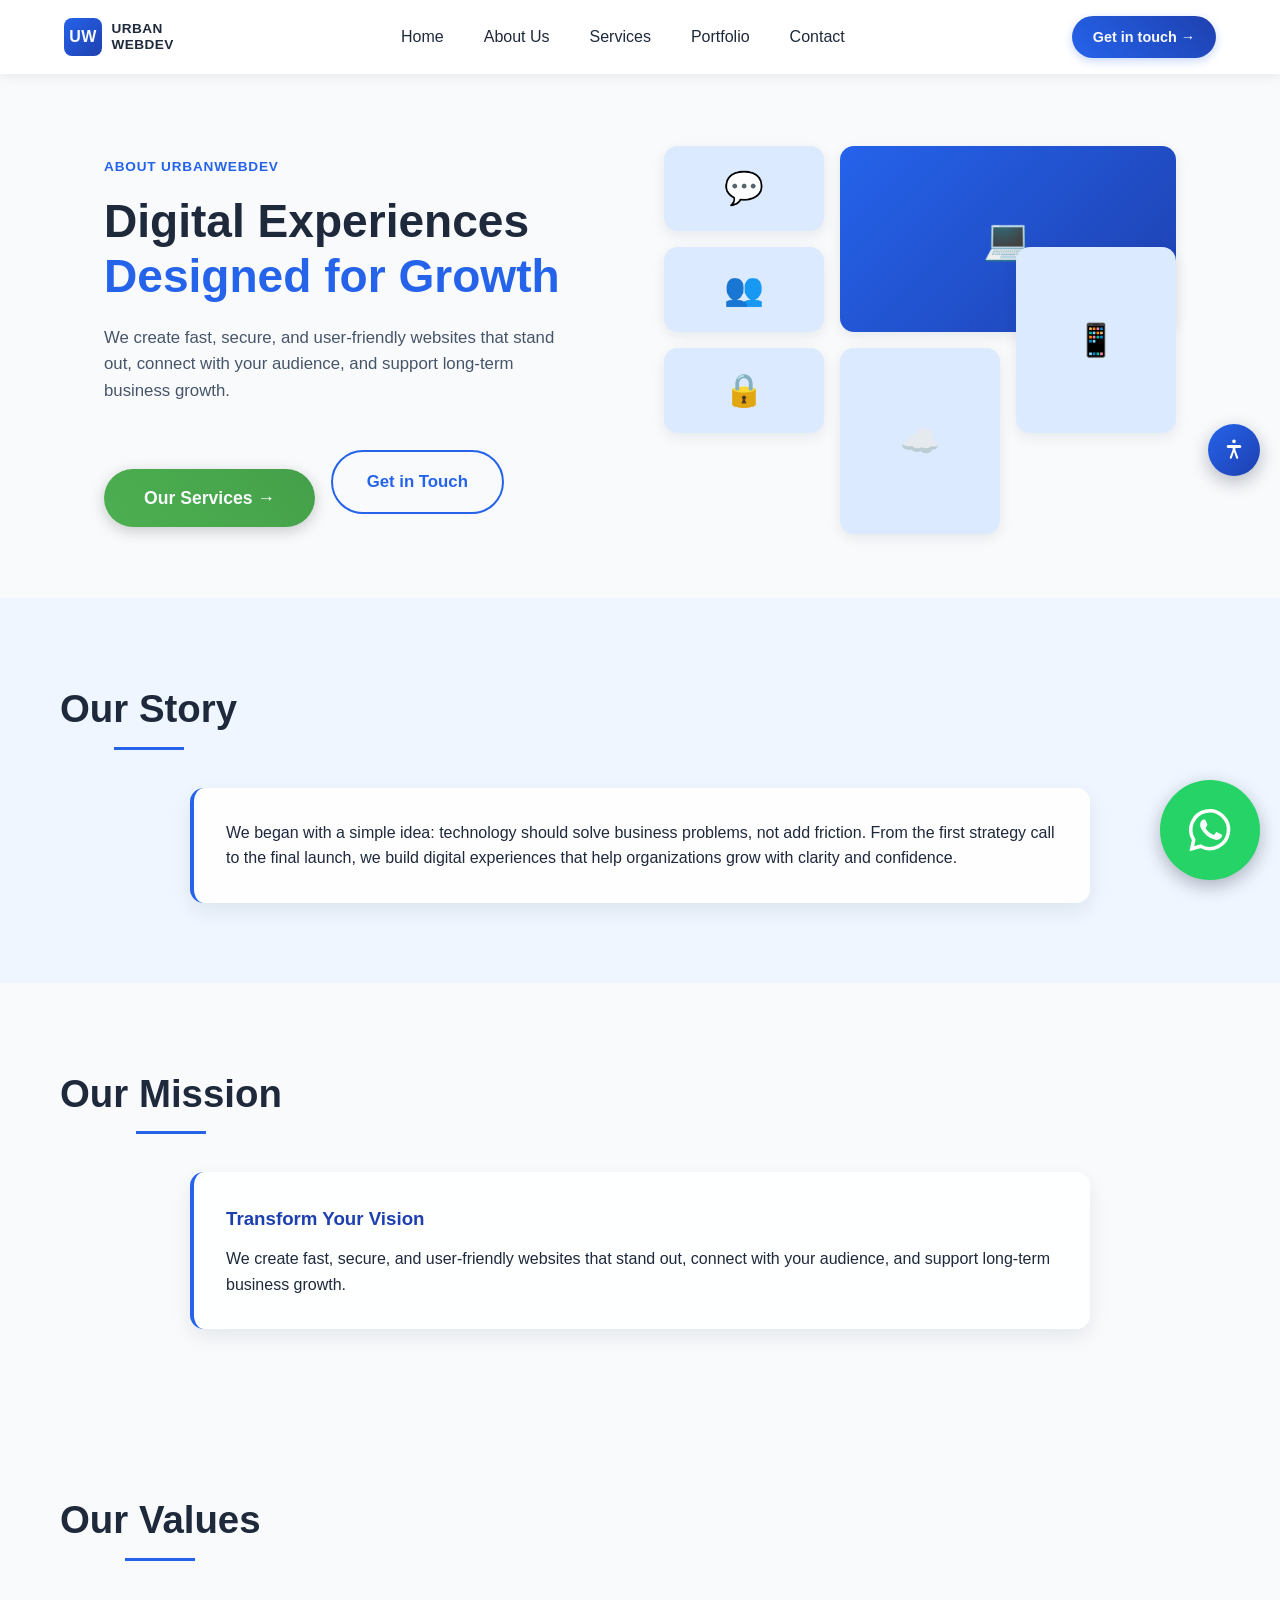
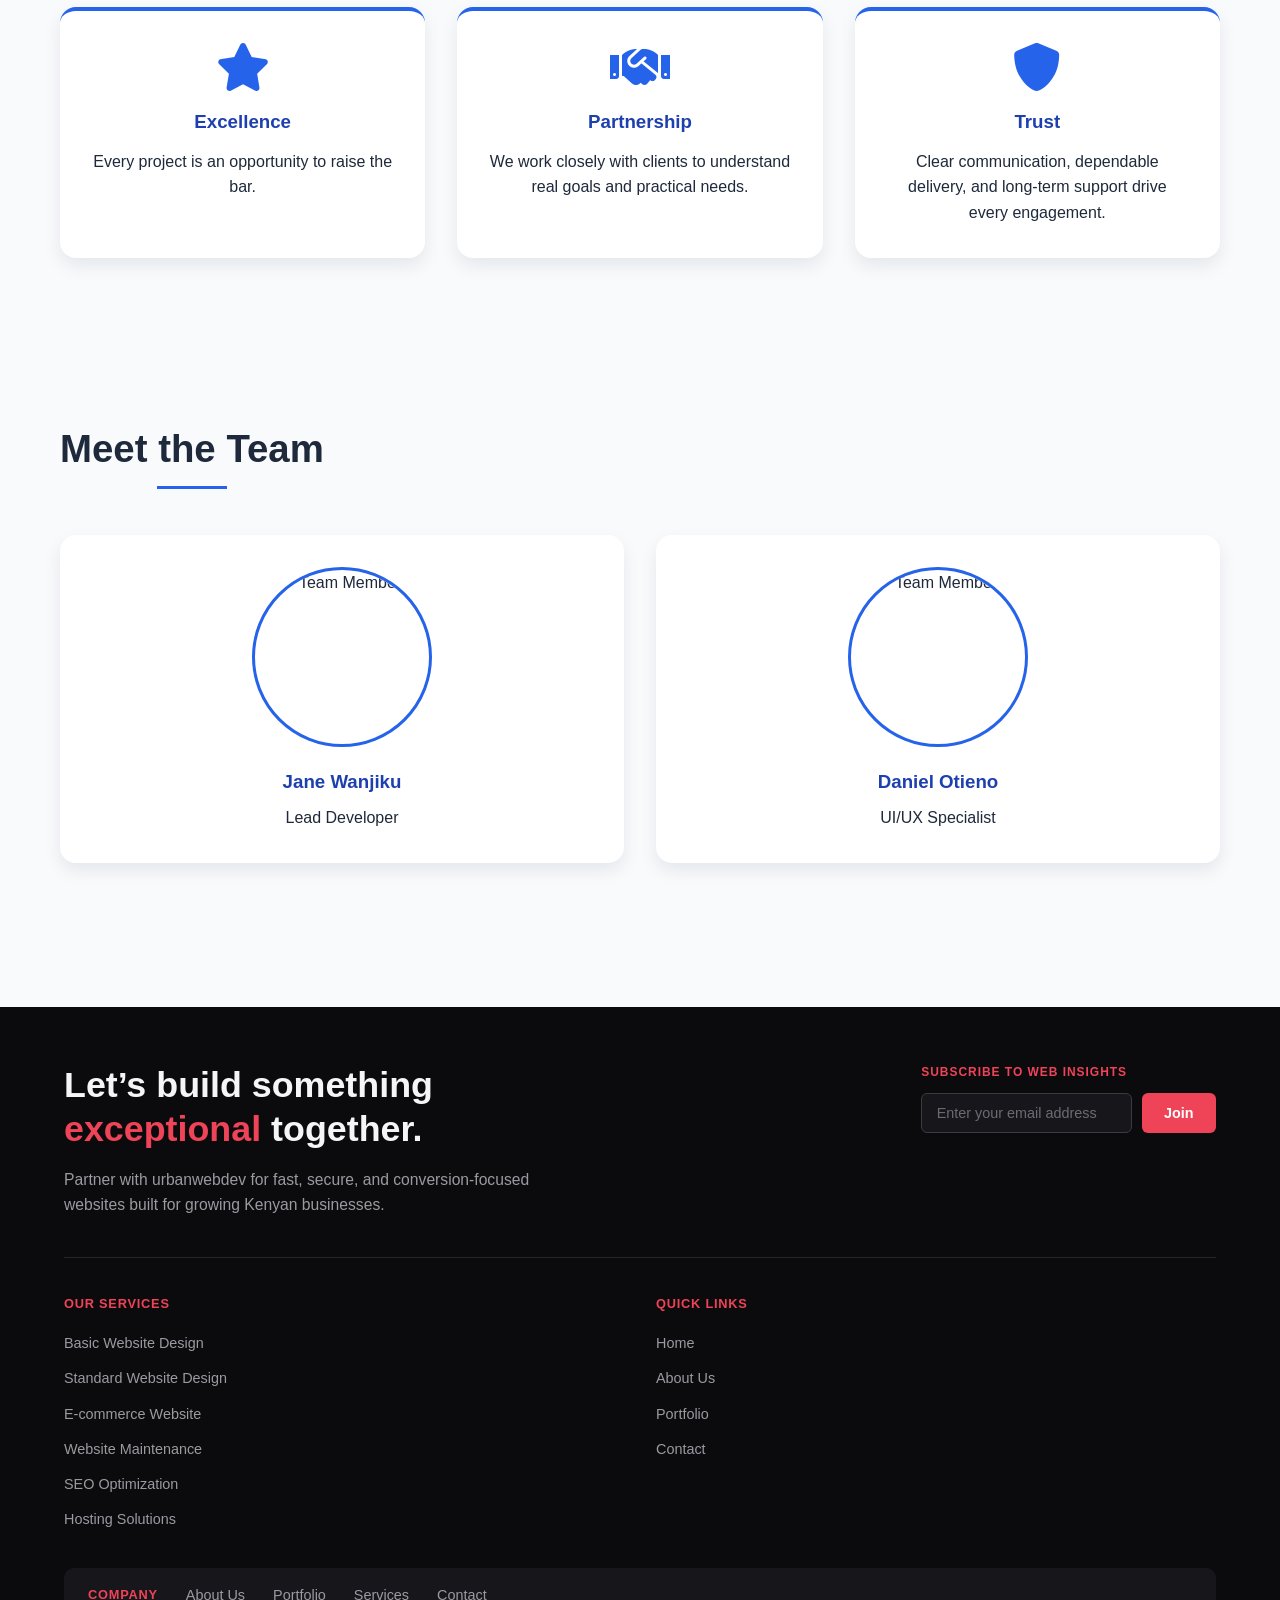
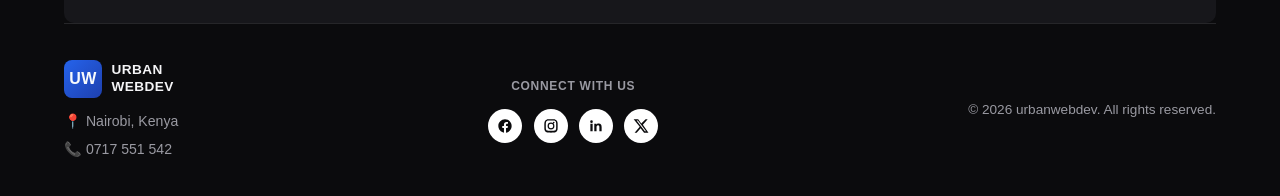
==== about/index.html @ 7603d4b6 "Added Floating Whatsapp Icon" ====
<!DOCTYPE html>
<html lang="en">
<head>
    <!-- Google Tag Manager -->
<script>(function(w,d,s,l,i){w[l]=w[l]||[];w[l].push({'gtm.start':
    new Date().getTime(),event:'gtm.js'});var f=d.getElementsByTagName(s)[0],
    j=d.createElement(s),dl=l!='dataLayer'?'&l='+l:'';j.async=true;j.src=
    'https://www.googletagmanager.com/gtm.js?id='+i+dl;f.parentNode.insertBefore(j,f);
    })(window,document,'script','dataLayer','GTM-MP3FTV48');</script>
    <!-- End Google Tag Manager -->
    <meta charset="UTF-8">
    <meta name="viewport" content="width=device-width, initial-scale=1.0">
    <title>About Us - urbanwebdev</title>
    <link rel="stylesheet" href="https://cdnjs.cloudflare.com/ajax/libs/font-awesome/6.0.0/css/all.min.css">
    <link rel="stylesheet" href="../assets/styles/styles.css">
    <link rel="stylesheet" href="../assets/styles/about.css">
</head>
<body>
    <!-- Google Tag Manager (noscript) -->
<noscript><iframe src="https://www.googletagmanager.com/ns.html?id=GTM-MP3FTV48"
    height="0" width="0" style="display:none;visibility:hidden"></iframe></noscript>
    <!-- End Google Tag Manager (noscript) -->
    <nav class="navbar">
        <div class="navbar-inner">
            <a href="../" class="brand">
                <span class="brand-mark">UW</span>
                <span class="brand-text">URBAN<br>WEBDEV</span>
            </a>

            <div class="nav-links" id="navLinks">
                <a href="../" data-i18n="nav.home">Home</a>
                <a href="./" data-i18n="nav.about">About Us</a>
                <a href="../services" data-i18n="nav.services">Services</a>
                <a href="../portfolio" data-i18n="nav.portfolio">Portfolio</a>
                <a href="../contact" data-i18n="nav.contact">Contact</a>
            </div>

            <div class="navbar-actions">
                <a href="../contact" class="nav-cta" data-i18n="nav.cta">Get in touch →</a>
                <button class="hamburger" id="hamburgerBtn" type="button" aria-label="Toggle navigation menu" aria-expanded="false" aria-controls="navLinks">
                    <span class="hamburger-bar"></span>
                    <span class="hamburger-bar"></span>
                    <span class="hamburger-bar"></span>
                </button>
            </div>
        </div>
    </nav>
    <header class="hero-split">
        <div class="hero-split-text">
            <span class="eyebrow" data-i18n="hero.about.eyebrow">About urbanwebdev</span>
            <h1 data-i18n-html="hero.about.headingHtml">Digital Experiences <span class="accent">Designed for Growth</span></h1>
            <p data-i18n="hero.about.text">We create fast, secure, and user-friendly websites that stand out, connect with your audience, and support long-term business growth.</p>
            <div class="hero-split-actions">
                <a href="../services" class="cta-button" data-i18n="hero.about.btn1">Our Services →</a>
                <a href="../contact" class="btn-outline" data-i18n="hero.about.btn2">Get in Touch</a>
            </div>
        </div>
        <div class="hero-split-visual">
            <div class="visual-grid">
                <div class="visual-card card-a"><span>💬</span></div>
                <div class="visual-card card-b"><span>💻</span></div>
                <div class="visual-card card-c"><span>👥</span></div>
                <div class="visual-card card-d"><span>🔒</span></div>
                <div class="visual-card card-e"><span>☁️</span></div>
                <div class="visual-card card-f"><span>📱</span></div>
            </div>
        </div>
    </header>

    <section class="content-section story-section">
        <div class="container">
            <h2 class="section-title animate">Our Story</h2>
            <p class="mission-card">We began with a simple idea: technology should solve business problems, not add friction. From the first strategy call to the final launch, we build digital experiences that help organizations grow with clarity and confidence.</p>
        </div>
    </section>

    <section class="content-section">
        <div class="container">
            <h2 class="section-title animate">Our Mission</h2>
            <div class="mission-card">
                <h3>Transform Your Vision</h3>
                <p>We create fast, secure, and user-friendly websites that stand out, connect with your audience, and support long-term business growth.</p>
            </div>
        </div>
    </section>

    <section class="content-section values-section">
        <div class="container">
            <h2 class="section-title animate">Our Values</h2>
            <div class="values-grid">
                <div class="value-card">
                    <i class="fas fa-star fa-3x"></i>
                    <h3>Excellence</h3>
                    <p>Every project is an opportunity to raise the bar.</p>
                </div>
                <div class="value-card">
                    <i class="fas fa-handshake fa-3x"></i>
                    <h3>Partnership</h3>
                    <p>We work closely with clients to understand real goals and practical needs.</p>
                </div>
                <div class="value-card">
                    <i class="fas fa-shield-alt fa-3x"></i>
                    <h3>Trust</h3>
                    <p>Clear communication, dependable delivery, and long-term support drive every engagement.</p>
                </div>
            </div>
        </div>
    </section>

    <section class="content-section team-section">
        <div class="container">
            <h2 class="section-title animate">Meet the Team</h2>
            <div class="team-grid">
                <div class="team-member">
                    <img src="https://via.placeholder.com/200" alt="Team Member">
                    <h3>Jane Wanjiku</h3>
                    <p>Lead Developer</p>
                </div>
                <div class="team-member">
                    <img src="https://via.placeholder.com/200" alt="Team Member">
                    <h3>Daniel Otieno</h3>
                    <p>UI/UX Specialist</p>
                </div>
            </div>
        </div>
    </section>

    <footer class="site-footer">
        <div class="footer-top">
            <div class="footer-cta">
                <h2 data-i18n-html="footer.ctaHeadingHtml">Let’s build something <span class="accent">exceptional</span> together.</h2>
                <p data-i18n="footer.ctaText">Partner with urbanwebdev for fast, secure, and conversion-focused websites built for growing Kenyan businesses.</p>
            </div>

            <form class="footer-subscribe" id="newsletterForm">
                <label for="newsletterEmail" data-i18n="footer.subscribeLabel">Subscribe to Web Insights</label>
                <div class="subscribe-row">
                    <input type="email" id="newsletterEmail" name="newsletterEmail" placeholder="Enter your email address" required>
                    <button type="submit" data-i18n="footer.subscribeBtn">Join</button>
                </div>
            </form>
        </div>

        <div class="footer-divider"></div>

        <div class="footer-columns">
            <div class="footer-col">
                <h4 data-i18n="footer.servicesHeading">Our Services</h4>
                <ul>
                    <li><a href="services/services.html#pricing" data-i18n="footer.svc.basic">Basic Website Design</a></li>
                    <li><a href="services/services.html#pricing" data-i18n="footer.svc.standard">Standard Website Design</a></li>
                    <li><a href="services/services.html#pricing" data-i18n="footer.svc.ecommerce">E-commerce Website</a></li>
                    <li><a href="services/services.html#additional-services" data-i18n="footer.svc.maintenance">Website Maintenance</a></li>
                    <li><a href="services/services.html#additional-services" data-i18n="footer.svc.seo">SEO Optimization</a></li>
                    <li><a href="services/services.html#additional-services" data-i18n="footer.svc.hosting">Hosting Solutions</a></li>
                </ul>
            </div>

            <div class="footer-col">
                <h4 data-i18n="footer.quickLinksHeading">Quick Links</h4>
                <ul>
                    <li><a href="../">Home</a></li>
                    <li><a href="./">About Us</a></li>
                    <li><a href="../portfolio">Portfolio</a></li>
                    <li><a href="../contact">Contact</a></li>
                </ul>
            </div>
        </div>

        <div class="footer-company-bar">
            <span class="footer-company-label" data-i18n="footer.companyLabel">Company</span>
            <a href="./">About Us</a>
            <a href="../portfolio">Portfolio</a>
            <a href="../services">Services</a>
            <a href="../contact/">Contact</a>
        </div>

        <div class="footer-divider"></div>

        <div class="footer-bottom-row">
            <div class="footer-identity">
                <a href="../" class="footer-logo">
                    <span class="brand-mark">UW</span>
                    <span class="brand-text">URBAN<br>WEBDEV</span>
                </a>
                <p>📍 Nairobi, Kenya</p>
                <p class="footer-phone">📞 0717 551 542</p>
            </div>

            <div class="footer-social">
                <span data-i18n="footer.connect">Connect with us</span>
                <div class="social-icons">
                    <a href="https://facebook.com/urbanwebdev" target="_blank" rel="noopener" aria-label="Facebook">
                        <svg viewBox="0 0 24 24" width="16" height="16" fill="currentColor" aria-hidden="true"><path d="M22 12.06C22 6.5 17.52 2 12 2S2 6.5 2 12.06C2 17.08 5.66 21.23 10.44 22v-7.03H7.9v-2.91h2.54V9.85c0-2.5 1.49-3.89 3.77-3.89 1.09 0 2.24.2 2.24.2v2.46h-1.26c-1.24 0-1.63.77-1.63 1.56v1.88h2.78l-.44 2.91h-2.34V22C18.34 21.23 22 17.08 22 12.06z"/></svg>
                    </a>
                    <a href="https://instagram.com/urbanwebdev" target="_blank" rel="noopener" aria-label="Instagram">
                        <svg viewBox="0 0 24 24" width="16" height="16" fill="currentColor" aria-hidden="true"><path d="M12 2c2.72 0 3.06.01 4.12.06 1.06.05 1.79.22 2.43.46.66.26 1.22.6 1.77 1.15.55.55.89 1.11 1.15 1.77.24.64.41 1.37.46 2.43.05 1.06.06 1.4.06 4.13s-.01 3.06-.06 4.12c-.05 1.06-.22 1.79-.46 2.43a4.9 4.9 0 0 1-1.15 1.77 4.9 4.9 0 0 1-1.77 1.15c-.64.24-1.37.41-2.43.46-1.06.05-1.4.06-4.12.06s-3.06-.01-4.13-.06c-1.06-.05-1.79-.22-2.43-.46a4.9 4.9 0 0 1-1.77-1.15 4.9 4.9 0 0 1-1.15-1.77c-.24-.64-.41-1.37-.46-2.43C2.01 15.06 2 14.72 2 12s.01-3.06.06-4.13c.05-1.06.22-1.79.46-2.43.26-.66.6-1.22 1.15-1.77A4.9 4.9 0 0 1 5.44 2.52c.64-.24 1.37-.41 2.43-.46C8.94 2.01 9.28 2 12 2zm0 1.8c-2.67 0-2.99.01-4.04.06-.87.04-1.34.18-1.65.3-.42.16-.71.36-1.02.67-.31.31-.5.6-.67 1.02-.12.31-.26.78-.3 1.65-.05 1.05-.06 1.37-.06 4.04s.01 2.99.06 4.04c.04.87.18 1.34.3 1.65.16.42.36.71.67 1.02.31.31.6.5 1.02.67.31.12.78.26 1.65.3 1.05.05 1.37.06 4.04.06s2.99-.01 4.04-.06c.87-.04 1.34-.18 1.65-.3.42-.16.71-.36 1.02-.67.31-.31.5-.6.67-1.02.12-.31.26-.78.3-1.65.05-1.05.06-1.37.06-4.04s-.01-2.99-.06-4.04c-.04-.87-.18-1.34-.3-1.65a2.73 2.73 0 0 0-.67-1.02 2.73 2.73 0 0 0-1.02-.67c-.31-.12-.78-.26-1.65-.3-1.05-.05-1.37-.06-4.04-.06zm0 3.07a5.13 5.13 0 1 1 0 10.26 5.13 5.13 0 0 1 0-10.26zm0 1.8a3.33 3.33 0 1 0 0 6.66 3.33 3.33 0 0 0 0-6.66zm5.34-1.99a1.2 1.2 0 1 1-2.4 0 1.2 1.2 0 0 1 2.4 0z"/></svg>
                    </a>
                    <a href="https://linkedin.com/company/urbanwebdev" target="_blank" rel="noopener" aria-label="LinkedIn">
                        <svg viewBox="0 0 24 24" width="16" height="16" fill="currentColor" aria-hidden="true"><path d="M6.94 8.5H3.56V20h3.38V8.5zM5.25 3.56A1.96 1.96 0 1 0 5.28 7.5a1.96 1.96 0 0 0-.03-3.94zM20.44 20h-3.37v-5.95c0-1.42-.03-3.25-1.98-3.25-1.98 0-2.29 1.55-2.29 3.15V20H9.44V8.5h3.24v1.57h.05c.45-.85 1.56-1.75 3.2-1.75 3.42 0 4.51 2.25 4.51 5.18V20z"/></svg>
                    </a>
                    <a href="https://x.com/urbanwebdev" target="_blank" rel="noopener" aria-label="X (Twitter)">
                        <svg viewBox="0 0 24 24" width="16" height="16" fill="currentColor" aria-hidden="true"><path d="M18.9 2H22l-7.2 8.24L23.2 22h-6.6l-5.17-6.77L5.5 22H2.4l7.7-8.82L1 2h6.76l4.67 6.2L18.9 2zm-1.15 18h1.83L7.35 3.9H5.4L17.75 20z"/></svg>
                    </a>
                </div>
            </div>

            <div class="footer-legal">
                <p data-i18n="footer.legal">© 2026 urbanwebdev. All rights reserved.</p>
            </div>
        </div>
    </footer>

    <script src="../assets/js/script.js"></script>
    <div class="a11y-widget" id="a11yWidget">
        <button type="button" class="a11y-toggle" id="a11yToggle" aria-label="Accessibility options" aria-expanded="false" aria-controls="a11yPanel">
            <svg viewBox="0 0 24 24" width="22" height="22" fill="currentColor" aria-hidden="true"><path d="M12 4.5a2 2 0 1 1 0-4 2 2 0 0 1 0 4zM4 8.2c0-.9.72-1.7 1.63-1.7H18.4c.9 0 1.63.8 1.63 1.7 0 .93-.73 1.7-1.63 1.7h-4.87v2.1l3.02 8.14a1.15 1.15 0 0 1-2.15.8L12 13.9l-2.4 6.94a1.15 1.15 0 0 1-2.16-.8l3.03-8.14v-2.1H5.63C4.72 9.9 4 9.13 4 8.2z"/></svg>
        </button>

        <div class="a11y-panel" id="a11yPanel" hidden>
            <div class="a11y-section">
                <span class="a11y-label">Text Size</span>
                <div class="a11y-btn-row">
                    <button type="button" data-a11y-fontstep="-1" aria-label="Decrease text size">A-</button>
                    <button type="button" data-a11y-fontreset aria-label="Reset text size">A</button>
                    <button type="button" data-a11y-fontstep="1" aria-label="Increase text size">A+</button>
                </div>
            </div>

            <div class="a11y-section">
                <span class="a11y-label">Theme</span>
                <div class="a11y-btn-row">
                    <button type="button" data-a11y-theme="light" aria-label="Light theme">Light</button>
                    <button type="button" data-a11y-theme="dark" aria-label="Dark theme">Dark</button>
                </div>
            </div>

            <div class="a11y-section">
                <label class="a11y-label" for="a11yLanguage">Language</label>
                <select id="a11yLanguage">
                    <option value="en">English</option>
                    <option value="sw">Kiswahili</option>
                    <option value="fr">Français</option>
                    <option value="de">Deutsch</option>
                    <option value="ar">العربية</option>
                    <option value="zh">中文</option>
                </select>
            </div>
        </div>
    </div>

    <script src="../assets/js/accessibility.js"></script>
    <div class="wa-widget">
        <button type="button" class="wa-toggle" id="waToggle" aria-haspopup="dialog" aria-controls="waModalOverlay" aria-label="Message us on WhatsApp">
            <img src="../assets/icons/whatsapp.svg" alt="" width="32" height="32">
        </button>
    </div>

    <div class="wa-modal-overlay" id="waModalOverlay" hidden>
        <div class="wa-modal" role="dialog" aria-modal="true" aria-labelledby="waModalTitle">
            <button type="button" class="wa-modal-close" id="waModalClose" aria-label="Close">&times;</button>
            <div class="wa-modal-header">
                <img src="../assets/icons/whatsapp.svg" alt="" width="28" height="28">
                <h3 id="waModalTitle">Chat with us on WhatsApp</h3>
            </div>
            <p class="wa-modal-subtext">Type your message below and we’ll open WhatsApp with it ready to send.</p>
            <form id="waMessageForm">
                <textarea id="waMessageInput" name="waMessage" placeholder="Hi urbanwebdev, I’d like to ask about..." required></textarea>
                <button type="submit" class="wa-modal-send">Send Message</button>
            </form>
        </div>
    </div>

    <script src="../assets/js/whatsapp-widget.js"></script>
</body>
</html>
---- assets/styles/styles.css ----
:root {
    --primary-blue: #2563eb;
    --dark-blue: #1e40af;
    --light-blue: #dbeafe;
    --text-dark: #1e293b;
    --text-light: #f8fafc;
    --background: #f8fafc;
    --card-bg: #ffffff;
}

* {
    margin: 0;
    padding: 0;
    box-sizing: border-box;
    font-family: 'Segoe UI', sans-serif;
}

html {
    scroll-behavior: smooth;
}

body {
    line-height: 1.6;
    color: var(--text-dark);
    background: var(--background);
}

img {
    max-width: 100%;
    display: block;
}

/* Navigation */
.navbar {
    position: sticky;
    top: 0;
    z-index: 1000;
    background: rgba(255, 255, 255, 0.96);
    backdrop-filter: blur(8px);
    box-shadow: 0 2px 12px rgba(15, 23, 42, 0.08);
    padding: 1rem 5%;
    animation: slideIn 0.5s ease-out;
}

.navbar-inner {
    display: flex;
    align-items: center;
    justify-content: space-between;
    gap: 1.5rem;
    max-width: 1200px;
    margin: 0 auto;
}

.brand {
    display: flex;
    align-items: center;
    gap: 0.6rem;
    text-decoration: none;
    flex-shrink: 0;
}

.brand-mark {
    display: flex;
    align-items: center;
    justify-content: center;
    width: 38px;
    height: 38px;
    border-radius: 8px;
    background: linear-gradient(135deg, var(--primary-blue), var(--dark-blue));
    color: var(--text-light);
    font-weight: 800;
    font-size: 1rem;
    letter-spacing: 0.02em;
}

.brand-text {
    font-weight: 800;
    font-size: 0.85rem;
    line-height: 1.2;
    color: var(--text-dark);
    letter-spacing: 0.03em;
}

.nav-links {
    display: flex;
    align-items: center;
    gap: 0.5rem;
    flex-wrap: wrap;
}

.nav-links a {
    color: var(--text-dark);
    text-decoration: none;
    padding: 0.5rem 1rem;
    border-radius: 5px;
    font-weight: 500;
    transition: background-color 0.3s ease, transform 0.3s ease, color 0.3s ease;
}

.nav-links a:hover {
    color: var(--primary-blue);
    background-color: #dfeaff;
    transform: translateY(-2px);
}

.navbar-actions {
    display: flex;
    align-items: center;
    gap: 1rem;
    flex-shrink: 0;
}

.nav-cta {
    display: inline-flex;
    align-items: center;
    gap: 0.4rem;
    padding: 0.6rem 1.3rem;
    border-radius: 50px;
    background: linear-gradient(45deg, var(--primary-blue), var(--dark-blue));
    color: var(--text-light);
    text-decoration: none;
    font-weight: 600;
    font-size: 0.9rem;
    white-space: nowrap;
    box-shadow: 0 3px 10px rgba(37, 99, 235, 0.25);
    transition: transform 0.2s ease, box-shadow 0.2s ease;
}

.nav-cta:hover {
    transform: translateY(-2px);
    box-shadow: 0 6px 16px rgba(37, 99, 235, 0.35);
}

@keyframes slideIn {
    from {
        transform: translateY(-100%);
    }
    to {
        transform: translateY(0);
    }
}

/* Hero Section */
.hero {
    background: linear-gradient(135deg, var(--primary-blue), var(--dark-blue));
    color: white;
    padding: 150px 20px 100px;
    text-align: center;
    animation: fadeIn 1s ease-in;
}

.hero h1 {
    font-size: clamp(2.2rem, 4vw, 4rem);
    margin-bottom: 1rem;
}

.hero p {
    max-width: 900px;
    margin: 0 auto 1.5rem;
    font-size: 1.1rem;
}

@keyframes fadeIn {
    from { opacity: 0; transform: translateY(20px); }
    to { opacity: 1; transform: translateY(0); }
}

/* Hero split layout (text + 2 actions left, visual right) — shared across all pages */
.hero-split {
    max-width: 1200px;
    margin: 0 auto;
    padding: 4.5rem 5% 4rem;
    display: grid;
    grid-template-columns: 1fr 1fr;
    gap: 3rem;
    align-items: center;
    background: var(--background);
}

.hero-split-text .eyebrow {
    display: inline-block;
    text-transform: uppercase;
    letter-spacing: 0.06em;
    font-size: 0.85rem;
    font-weight: 700;
    color: var(--primary-blue);
    margin-bottom: 1rem;
}

.hero-split-text h1 {
    font-size: clamp(2.1rem, 3.6vw, 3rem);
    line-height: 1.2;
    margin-bottom: 1.25rem;
    color: var(--text-dark);
}

.hero-split-text h1 .accent {
    color: var(--primary-blue);
}

.hero-split-text > p {
    color: #475569;
    font-size: 1.05rem;
    max-width: 480px;
    margin-bottom: 2rem;
}

.hero-split-actions {
    display: flex;
    align-items: center;
    gap: 1rem;
    flex-wrap: wrap;
}

.btn-outline {
    display: inline-flex;
    align-items: center;
    gap: 0.4rem;
    padding: 1em 2em;
    font-size: 1.05rem;
    font-weight: 600;
    border-radius: 50px;
    border: 2px solid var(--primary-blue);
    color: var(--primary-blue);
    text-decoration: none;
    background: transparent;
    transition: background-color 0.3s ease, color 0.3s ease, transform 0.3s ease;
}

.btn-outline:hover {
    background: var(--primary-blue);
    color: var(--text-light);
    transform: translateY(-2px);
}

.hero-split-visual {
    width: 100%;
}

.visual-grid {
    display: grid;
    grid-template-columns: repeat(3, 1fr);
    grid-auto-rows: 85px;
    gap: 1rem;
}

.visual-card {
    display: flex;
    align-items: center;
    justify-content: center;
    font-size: 2rem;
    border-radius: 14px;
    background: var(--light-blue);
    box-shadow: 0 4px 14px rgba(15, 23, 42, 0.08);
}

.visual-card.card-a { grid-column: 1 / 2; grid-row: 1 / 2; }

.visual-card.card-b {
    grid-column: 2 / 4;
    grid-row: 1 / 3;
    background: linear-gradient(135deg, var(--primary-blue), var(--dark-blue));
    font-size: 2.5rem;
}

.visual-card.card-c { grid-column: 1 / 2; grid-row: 2 / 3; }
.visual-card.card-d { grid-column: 1 / 2; grid-row: 3 / 4; }
.visual-card.card-e { grid-column: 2 / 3; grid-row: 3 / 5; }
.visual-card.card-f { grid-column: 3 / 4; grid-row: 2 / 4; }

/* CTA buttons */
.cta-button {
    display: inline-block;
    padding: 1em 2em;
    font-size: 1.1rem;
    color: white;
    text-decoration: none;
    border-radius: 50px;
    background: linear-gradient(45deg, #4CAF50, #45a049);
    box-shadow: 0 4px 15px rgba(0,0,0,0.2);
    position: relative;
    overflow: hidden;
    transition: all 0.3s ease;
    animation: buttonEntrance 0.8s ease-out;
}

.cta-button:hover {
    transform: translateY(-3px);
    box-shadow: 0 6px 20px rgba(0,0,0,0.3);
    background: linear-gradient(45deg, #45a049, #4CAF50);
}

@keyframes pulse {
    0% { transform: scale(1); }
    50% { transform: scale(1.05); }
    100% { transform: scale(1); }
}

.cta-button:hover {
    animation: pulse 1.5s infinite;
}

.cta-button::after {
    content: '';
    position: absolute;
    top: 50%;
    left: 50%;
    width: 300px;
    height: 300px;
    background: rgba(255,255,255,0.2);
    border-radius: 50%;
    transform: translate(-50%, -50%) scale(0);
    transition: transform 0.5s, opacity 0.5s;
    opacity: 0;
}

.cta-button:active::after {
    transform: translate(-50%, -50%) scale(1);
    opacity: 1;
    transition: 0s;
}

@keyframes buttonEntrance {
    from {
        opacity: 0;
        transform: translateY(20px);
    }
    to {
        opacity: 1;
        transform: translateY(0);
    }
}

/* Common Sections */
.section {
    padding: 5rem 5%;
    max-width: 1200px;
    margin: 0 auto;
}

.benefits-section {
    padding: 5rem 2rem;
    background: #f8fafc;
}

.benefits-container {
    max-width: 1200px;
    margin: 0 auto;
}

.benefits-container h2 {
    text-align: center;
    font-size: 2.5rem;
    color: #1e293b;
    margin-bottom: 1rem;
}

.subheading {
    text-align: center;
    color: #64748b;
    margin-bottom: 3rem;
    font-size: 1.1rem;
}

.benefits-grid {
    display: grid;
    grid-template-columns: repeat(auto-fit, minmax(240px, 1fr));
    gap: 2rem;
    padding: 0 1rem;
}

.benefit-card {
    background: white;
    padding: 2rem;
    border-radius: 10px;
    box-shadow: 0 4px 6px rgba(15, 23, 42, 0.08);
    transition: transform 0.3s ease, box-shadow 0.3s ease;
    border-top: 4px solid var(--primary-blue);
}

.benefit-card:hover {
    transform: translateY(-5px);
    box-shadow: 0 6px 12px rgba(15, 23, 42, 0.12);
}

.benefit-icon {
    font-size: 2.5rem;
    margin-bottom: 1rem;
}

.benefit-card h3 {
    color: var(--dark-blue);
    margin-bottom: 1rem;
    font-size: 1.3rem;
}

.benefit-card p {
    color: #475569;
    line-height: 1.6;
    font-size: 0.95rem;
}

.process-section {
    margin: 4rem 0;
    padding: 0 5%;
    max-width: 1200px;
    margin-inline: auto;
}

.process-steps {
    display: grid;
    grid-template-columns: repeat(3, 1fr);
    gap: 2rem;
    margin: 2rem 0;
}

.process-step {
    background: white;
    padding: 2rem;
    border-radius: 10px;
    text-align: center;
    box-shadow: 0 4px 6px rgba(15, 23, 42, 0.08);
}

.step-number {
    width: 40px;
    height: 40px;
    background: var(--primary-blue);
    color: white;
    border-radius: 50%;
    display: flex;
    align-items: center;
    justify-content: center;
    margin: 0 auto 1rem;
    font-weight: 700;
}

.cta-section {
    max-width: 1200px;
    margin: 4rem auto;
    text-align: center;
    padding: 4rem 2rem;
    background: linear-gradient(135deg, var(--primary-blue), var(--dark-blue));
    color: white;
    border-radius: 10px;
}

.cta-buttons {
    margin-top: 2rem;
    display: flex;
    gap: 1rem;
    justify-content: center;
    flex-wrap: wrap;
}

/* Shareable utility classes */
.animate {
    opacity: 1;
    transform: translateY(0);
}

/* Contact / form */
.contact-form,
.google-form-container {
    max-width: 900px;
    margin: 2rem auto;
}

.google-form-container iframe {
    width: 100%;
    max-width: 640px;
    min-height: 553px;
    border: 0;
    margin: 0 auto;
    display: block;
}
/* Contact split module */
.contact-split {
    max-width: 1200px;
    margin: 3rem auto;
    padding: 0 5%;
    display: grid;
    grid-template-columns: 1fr 1.15fr;
    border-radius: 16px;
    overflow: hidden;
    box-shadow: 0 10px 40px rgba(15, 23, 42, 0.15);
}

.contact-visual {
    position: relative;
    padding: 3rem 2.5rem;
    color: var(--text-light);
    background:
        radial-gradient(circle at 20% 20%, rgba(255, 255, 255, 0.18), transparent 45%),
        radial-gradient(circle at 80% 70%, rgba(255, 255, 255, 0.12), transparent 50%),
        linear-gradient(135deg, var(--dark-blue), var(--primary-blue));
    display: flex;
    flex-direction: column;
    justify-content: center;
    min-height: 460px;
}

.contact-visual .eyebrow {
    text-transform: uppercase;
    letter-spacing: 0.08em;
    font-size: 0.85rem;
    font-weight: 600;
    opacity: 0.85;
    margin-bottom: 1rem;
}

.contact-visual h2 {
    font-size: clamp(1.7rem, 3vw, 2.4rem);
    margin-bottom: 1rem;
    line-height: 1.25;
}

.contact-visual p {
    color: var(--light-blue);
    max-width: 420px;
}

.contact-card {
    background: var(--card-bg);
    padding: 3rem 2.5rem;
}

.contact-card h2 {
    font-size: 1.6rem;
    margin-bottom: 1.5rem;
    color: var(--text-dark);
}

.contact-form-grid .form-row {
    display: grid;
    grid-template-columns: 1fr 1fr;
    gap: 1.25rem;
    margin-bottom: 1.25rem;
}

.contact-form-grid .form-group {
    display: flex;
    flex-direction: column;
    gap: 0.4rem;
}

.contact-form-grid label,
.contact-form-grid legend {
    font-size: 0.85rem;
    font-weight: 600;
    color: var(--dark-blue);
}

.contact-form-grid input,
.contact-form-grid select {
    padding: 0.7rem 0.9rem;
    border: 1px solid #cbd5e1;
    border-radius: 8px;
    font-size: 0.95rem;
    color: var(--text-dark);
    background: var(--card-bg);
    font-family: inherit;
}

.contact-form-grid input:focus,
.contact-form-grid select:focus {
    outline: none;
    border-color: var(--primary-blue);
    box-shadow: 0 0 0 3px var(--light-blue);
}

.starting-point {
    border: none;
    padding: 0;
    margin: 0 0 1.25rem;
}

.starting-point legend {
    padding: 0;
    margin-bottom: 0.6rem;
}

.radio-option {
    display: flex;
    align-items: center;
    gap: 0.7rem;
    border: 1px solid #cbd5e1;
    border-radius: 8px;
    padding: 0.8rem 1rem;
    margin-bottom: 0.75rem;
    cursor: pointer;
    transition: border-color 0.2s ease, background-color 0.2s ease;
    font-size: 0.92rem;
    font-weight: 400;
    color: var(--text-dark);
}

.radio-option:hover {
    border-color: var(--primary-blue);
}

.radio-option input[type="radio"] {
    accent-color: var(--primary-blue);
    width: 16px;
    height: 16px;
    flex-shrink: 0;
}

.submit-btn {
    background: linear-gradient(45deg, var(--primary-blue), var(--dark-blue));
    margin-top: 0.5rem;
}

.submit-btn:hover {
    background: linear-gradient(45deg, var(--dark-blue), var(--primary-blue));
}


/* Hamburger menu (mobile navigation toggle) */
.hamburger {
    display: none;
    flex-direction: column;
    justify-content: space-between;
    width: 26px;
    height: 18px;
    background: transparent;
    border: none;
    padding: 0;
    cursor: pointer;
    z-index: 1100;
}

.hamburger-bar {
    display: block;
    width: 100%;
    height: 3px;
    border-radius: 2px;
    background-color: var(--text-dark);
    transition: transform 0.3s ease, opacity 0.3s ease;
}

.hamburger[aria-expanded="true"] .hamburger-bar:nth-child(1) {
    transform: translateY(7.5px) rotate(45deg);
}

.hamburger[aria-expanded="true"] .hamburger-bar:nth-child(2) {
    opacity: 0;
}

.hamburger[aria-expanded="true"] .hamburger-bar:nth-child(3) {
    transform: translateY(-7.5px) rotate(-45deg);
}

/* Responsive Design */
@media (max-width: 768px) {
    .navbar-inner {
        flex-wrap: wrap;
        row-gap: 0.75rem;
    }

    .brand-text {
        font-size: 0.75rem;
    }

    .hamburger {
        display: flex;
    }

    .nav-cta {
        padding: 0.55rem 1.1rem;
        font-size: 0.85rem;
    }

    .nav-links {
        display: none;
        order: 3;
        flex-basis: 100%;
        flex-direction: column;
        align-items: stretch;
        text-align: center;
        width: 100%;
        gap: 0;
    }

    .nav-links.active {
        display: flex;
        animation: slideIn 0.3s ease-out;
    }

    .nav-links a {
        display: block;
        padding: 0.5rem;
    }

    .benefits-grid,
    .process-steps {
        grid-template-columns: 1fr;
    }

    .cta-buttons {
        flex-direction: column;
    }

    .contact-split {
        grid-template-columns: 1fr;
        margin: 2rem auto;
    }

    .contact-visual {
        min-height: 260px;
    }

    .contact-form-grid .form-row {
        grid-template-columns: 1fr;
    }

    .hero-split {
        grid-template-columns: 1fr;
        padding: 2.5rem 5% 3rem;
        text-align: center;
    }

    .hero-split-text > p {
        margin-left: auto;
        margin-right: auto;
    }

    .hero-split-actions {
        justify-content: center;
    }

    .hero-split-visual {
        order: -1;
    }

    .visual-grid {
        grid-auto-rows: 65px;
        max-width: 360px;
        margin: 0 auto;
    }

    .footer-top {
        flex-direction: column;
    }

    .footer-subscribe {
        width: 100%;
    }

    .subscribe-row {
        flex-direction: column;
    }

    .footer-company-bar {
        flex-direction: column;
        align-items: flex-start;
    }

    .footer-bottom-row {
        flex-direction: column;
        align-items: flex-start;
        text-align: left;
    }

    .footer-social {
        align-items: flex-start;
    }
}

/* Footer — dark theme with red accent, matching the reference design */
.site-footer {
    --footer-bg: #0b0b0d;
    --footer-bg-alt: #17171b;
    --footer-accent: #ef4358;
    --footer-text: #f5f5f7;
    --footer-muted: #9a9aa2;
    background: var(--footer-bg);
    color: var(--footer-text);
    margin-top: 4rem;
    padding: 3.5rem 5% 0;
}

.site-footer a {
    color: inherit;
}

.footer-top {
    max-width: 1200px;
    margin: 0 auto;
    display: flex;
    justify-content: space-between;
    align-items: flex-start;
    gap: 3rem;
    flex-wrap: wrap;
    padding-bottom: 2.5rem;
}

.footer-cta {
    max-width: 560px;
}

.footer-cta h2 {
    font-size: clamp(1.6rem, 2.8vw, 2.3rem);
    line-height: 1.25;
    margin-bottom: 0.9rem;
    color: var(--footer-text);
}

.footer-cta h2 .accent {
    color: var(--footer-accent);
}

.footer-cta p {
    color: var(--footer-muted);
    font-size: 0.98rem;
    max-width: 480px;
}

.footer-subscribe {
    min-width: 280px;
}

.footer-subscribe label {
    display: block;
    text-transform: uppercase;
    letter-spacing: 0.08em;
    font-size: 0.75rem;
    font-weight: 700;
    color: var(--footer-accent);
    margin-bottom: 0.7rem;
}

.subscribe-row {
    display: flex;
    gap: 0.6rem;
}

.subscribe-row input {
    flex: 1;
    min-width: 0;
    padding: 0.7rem 0.9rem;
    border-radius: 6px;
    border: 1px solid #3a3a40;
    background: var(--footer-bg-alt);
    color: var(--footer-text);
    font-size: 0.9rem;
    font-family: inherit;
}

.subscribe-row input::placeholder {
    color: #6b6b72;
}

.subscribe-row input:focus {
    outline: none;
    border-color: var(--footer-accent);
}

.subscribe-row button {
    padding: 0.7rem 1.4rem;
    border: none;
    border-radius: 6px;
    background: var(--footer-accent);
    color: #ffffff;
    font-weight: 700;
    font-size: 0.9rem;
    cursor: pointer;
    white-space: nowrap;
    transition: opacity 0.2s ease;
}

.subscribe-row button:hover {
    opacity: 0.88;
}

.footer-divider {
    max-width: 1200px;
    margin: 0 auto;
    border-top: 1px solid #262629;
}

.footer-columns {
    max-width: 1200px;
    margin: 0 auto;
    display: grid;
    grid-template-columns: repeat(auto-fit, minmax(180px, 1fr));
    gap: 2rem;
    padding: 2.25rem 0;
}

.footer-col h4 {
    text-transform: uppercase;
    letter-spacing: 0.06em;
    font-size: 0.8rem;
    font-weight: 700;
    color: var(--footer-accent);
    margin-bottom: 1rem;
}

.footer-col ul {
    list-style: none;
    margin: 0;
    padding: 0;
    display: flex;
    flex-direction: column;
    gap: 0.6rem;
}

.footer-col a {
    color: var(--footer-muted);
    text-decoration: none;
    font-size: 0.9rem;
    transition: color 0.2s ease;
}

.footer-col a:hover {
    color: var(--footer-text);
}

.footer-company-bar {
    max-width: 1200px;
    margin: 0 auto;
    display: flex;
    align-items: center;
    flex-wrap: wrap;
    gap: 1.75rem;
    background: var(--footer-bg-alt);
    border-radius: 10px;
    padding: 1rem 1.5rem;
}

.footer-company-label {
    text-transform: uppercase;
    letter-spacing: 0.06em;
    font-size: 0.8rem;
    font-weight: 700;
    color: var(--footer-accent);
}

.footer-company-bar a {
    color: var(--footer-muted);
    text-decoration: none;
    font-size: 0.9rem;
    transition: color 0.2s ease;
}

.footer-company-bar a:hover {
    color: var(--footer-text);
}

.footer-bottom-row {
    max-width: 1200px;
    margin: 0 auto;
    display: flex;
    align-items: center;
    justify-content: space-between;
    gap: 2rem;
    flex-wrap: wrap;
    padding: 2.25rem 0;
}

.footer-identity {
    display: flex;
    flex-direction: column;
    align-items: flex-start;
    gap: 0.35rem;
}

.footer-logo {
    display: flex;
    align-items: center;
    gap: 0.6rem;
    text-decoration: none;
    margin-bottom: 0.4rem;
}

.footer-logo .brand-text {
    color: var(--footer-text);
}

.footer-identity p {
    color: var(--footer-muted);
    font-size: 0.88rem;
}

.footer-social {
    display: flex;
    flex-direction: column;
    align-items: center;
    gap: 0.75rem;
}

.footer-social > span {
    text-transform: uppercase;
    letter-spacing: 0.06em;
    font-size: 0.75rem;
    font-weight: 700;
    color: var(--footer-muted);
}

.social-icons {
    display: flex;
    gap: 0.7rem;
}

.social-icons a {
    display: flex;
    align-items: center;
    justify-content: center;
    width: 34px;
    height: 34px;
    border-radius: 50%;
    background: #ffffff;
    color: #0b0b0d;
    transition: transform 0.2s ease, background-color 0.2s ease;
}

.social-icons a:hover {
    background: var(--footer-accent);
    color: #ffffff;
    transform: translateY(-2px);
}

.footer-legal p {
    color: var(--footer-muted);
    font-size: 0.85rem;
}

/* Accessibility widget — floating text size / theme / language control */
.a11y-widget {
    position: fixed;
    right: 1.25rem;
    top: 50%;
    transform: translateY(-50%);
    z-index: 1300;
    display: flex;
    align-items: center;
    gap: 0.75rem;
}

.a11y-toggle {
    order: 2;
    display: flex;
    align-items: center;
    justify-content: center;
    width: 52px;
    height: 52px;
    flex-shrink: 0;
    border-radius: 50%;
    border: none;
    background: linear-gradient(135deg, var(--primary-blue), var(--dark-blue));
    color: #ffffff;
    cursor: pointer;
    box-shadow: 0 6px 18px rgba(15, 23, 42, 0.28);
    transition: transform 0.2s ease;
}

.a11y-toggle:hover {
    transform: scale(1.06);
}

.a11y-panel {
    order: 1;
    width: 240px;
    background: var(--card-bg);
    color: var(--text-dark);
    border-radius: 14px;
    box-shadow: 0 10px 30px rgba(15, 23, 42, 0.22);
    padding: 1.1rem;
    display: flex;
    flex-direction: column;
    gap: 1rem;
}

.a11y-panel[hidden] {
    display: none;
}

.a11y-section {
    display: flex;
    flex-direction: column;
    gap: 0.5rem;
}

.a11y-label {
    font-size: 0.75rem;
    font-weight: 700;
    text-transform: uppercase;
    letter-spacing: 0.05em;
    color: var(--dark-blue);
}

.a11y-btn-row {
    display: flex;
    gap: 0.5rem;
}

.a11y-btn-row button {
    flex: 1;
    padding: 0.5rem 0.4rem;
    border-radius: 8px;
    border: 1px solid #cbd5e1;
    background: var(--card-bg);
    color: var(--text-dark);
    font-size: 0.85rem;
    font-weight: 600;
    cursor: pointer;
    transition: background-color 0.2s ease, border-color 0.2s ease, color 0.2s ease;
}

.a11y-btn-row button:hover,
.a11y-btn-row button.active {
    background: var(--primary-blue);
    border-color: var(--primary-blue);
    color: #ffffff;
}

.a11y-section select {
    padding: 0.55rem 0.7rem;
    border-radius: 8px;
    border: 1px solid #cbd5e1;
    background: var(--card-bg);
    color: var(--text-dark);
    font-size: 0.9rem;
    font-family: inherit;
}

@media (max-width: 768px) {
    .a11y-widget {
        right: 0.75rem;
        top: auto;
        bottom: 1.25rem;
        transform: none;
        flex-direction: column-reverse;
        align-items: flex-end;
    }

    .a11y-toggle {
        width: 46px;
        height: 46px;
    }

    .a11y-panel {
        width: 220px;
    }
}

/* Dark theme overrides (toggled via the accessibility widget) */
html[data-theme="dark"] {
    --background: #0f0f12;
    --card-bg: #1a1a1f;
    --surface: #1a1a1f;
    --text-dark: #e5e5ea;
    --light-blue: #1e293b;
}

html[data-theme="dark"] body {
    background: var(--background);
    color: var(--text-dark);
}

html[data-theme="dark"] .navbar {
    background: rgba(15, 15, 18, 0.96);
    box-shadow: 0 2px 12px rgba(0, 0, 0, 0.45);
}

html[data-theme="dark"] .nav-links a {
    color: var(--text-dark);
}

html[data-theme="dark"] .nav-links a:hover {
    background-color: #23232a;
}

html[data-theme="dark"] .brand-text {
    color: var(--text-dark);
}

html[data-theme="dark"] .hero-split,
html[data-theme="dark"] .contact-split,
html[data-theme="dark"] .contact-card {
    background: var(--background);
}

html[data-theme="dark"] .contact-form-grid input,
html[data-theme="dark"] .contact-form-grid select,
html[data-theme="dark"] .radio-option {
    background: var(--card-bg);
    color: var(--text-dark);
    border-color: #33333a;
}

html[data-theme="dark"] .benefit-card,
html[data-theme="dark"] .process-step,
html[data-theme="dark"] .pricing-card {
    background: var(--card-bg);
    color: var(--text-dark);
}

html[data-theme="dark"] .a11y-panel,
html[data-theme="dark"] .a11y-btn-row button,
html[data-theme="dark"] .a11y-section select {
    background: var(--card-bg);
    color: var(--text-dark);
    border-color: #33333a;
}

/* Floating WhatsApp widget */
.wa-widget {
    position: fixed;
    right: 1.25rem;
    bottom: 1.25rem;
    z-index: 1300;
}

.wa-toggle {
    display: flex;
    align-items: center;
    justify-content: center;
    width: 100px;
    height: 100px;
    border-radius: 50%;
    border: none;
    background: #25d366;
    padding: 0;
    cursor: pointer;
    box-shadow: 0 6px 18px rgba(15, 23, 42, 0.3);
    transition: transform 0.2s ease;
}

.wa-toggle:hover {
    transform: scale(1.06);
}

.wa-toggle img {
    width: 70px;
    height: 70px;
    display: block;
}

.wa-modal-overlay {
    position: fixed;
    inset: 0;
    background: rgba(15, 23, 42, 0.55);
    z-index: 1400;
    display: flex;
    align-items: center;
    justify-content: center;
    padding: 1.25rem;
}

.wa-modal-overlay[hidden] {
    display: none;
}

.wa-modal {
    width: 100%;
    max-width: 380px;
    background: var(--card-bg);
    color: var(--text-dark);
    border-radius: 14px;
    padding: 1.5rem;
    box-shadow: 0 16px 40px rgba(15, 23, 42, 0.3);
    position: relative;
}

.wa-modal-close {
    position: absolute;
    top: 0.75rem;
    right: 0.75rem;
    width: 30px;
    height: 30px;
    border: none;
    border-radius: 50%;
    background: transparent;
    color: var(--text-dark);
    font-size: 1.3rem;
    line-height: 1;
    cursor: pointer;
    transition: background-color 0.2s ease;
}

.wa-modal-close:hover {
    background: rgba(15, 23, 42, 0.08);
}

.wa-modal-header {
    display: flex;
    align-items: center;
    gap: 0.6rem;
    margin-bottom: 0.4rem;
}

.wa-modal-header img {
    width: 28px;
    height: 28px;
}

.wa-modal-header h3 {
    font-size: 1.1rem;
    color: var(--text-dark);
}

.wa-modal p.wa-modal-subtext {
    font-size: 0.88rem;
    color: #64748b;
    margin-bottom: 1rem;
}

.wa-modal textarea {
    width: 100%;
    min-height: 110px;
    padding: 0.7rem 0.9rem;
    border-radius: 8px;
    border: 1px solid #cbd5e1;
    background: var(--card-bg);
    color: var(--text-dark);
    font-size: 0.92rem;
    font-family: inherit;
    resize: vertical;
}

.wa-modal textarea:focus {
    outline: none;
    border-color: #25d366;
    box-shadow: 0 0 0 3px rgba(37, 211, 102, 0.2);
}

.wa-modal-send {
    display: flex;
    align-items: center;
    justify-content: center;
    gap: 0.5rem;
    width: 100%;
    margin-top: 1rem;
    padding: 0.8rem 1rem;
    border: none;
    border-radius: 8px;
    background: #25d366;
    color: #ffffff;
    font-weight: 700;
    font-size: 0.95rem;
    cursor: pointer;
    transition: opacity 0.2s ease;
}

.wa-modal-send:hover {
    opacity: 0.9;
}

@media (max-width: 768px) {
    .wa-widget {
        left: 0.75rem;
        bottom: 0.75rem;
    }

    .wa-toggle {
        width: 50px;
        height: 50px;
    }

    .wa-toggle img {
        width: 28px;
        height: 28px;
    }
}

html[data-theme="dark"] .wa-modal {
    background: var(--card-bg);
    color: var(--text-dark);
}

html[data-theme="dark"] .wa-modal textarea {
    background: #0f0f12;
    color: var(--text-dark);
    border-color: #33333a;
}

html[data-theme="dark"] .wa-modal-close {
    color: var(--text-dark);
}
---- assets/styles/about.css ----
:root {
    --primary-blue: #2563eb;
    --dark-blue: #1e40af;
    --light-blue: #dbeafe;
    --text-dark: #1e293b;
    --text-light: #f8fafc;
    --background: #f8fafc;
    --surface: #ffffff;
    --muted: #64748b;
    --shadow: rgba(15, 23, 42, 0.08);
}

* {
    margin: 0;
    padding: 0;
    box-sizing: border-box;
    font-family: 'Segoe UI', sans-serif;
}

body {
    background-color: var(--background);
    color: var(--text-dark);
    line-height: 1.6;
}

.container {
    max-width: 1200px;
    margin: 0 auto;
    padding: 0 20px;
}

@keyframes fadeIn {
    from { opacity: 0; transform: translateY(20px); }
    to { opacity: 1; transform: translateY(0); }
}

.hero-section {
    background: linear-gradient(135deg, var(--primary-blue), var(--dark-blue));
    color: var(--text-light);
    padding: 120px 20px 80px;
    text-align: center;
    animation: fadeIn 0.8s ease-in;
}

.hero-subtitle {
    max-width: 700px;
    margin: 0 auto;
    font-size: 1.1rem;
    color: rgba(255, 255, 255, 0.9);
}

.section-title {
    font-size: clamp(2rem, 3vw, 3rem);
    margin-bottom: 1rem;
    position: relative;
    display: inline-block;
    color: var(--text-dark);
}

.section-title::after {
    content: '';
    position: absolute;
    bottom: -10px;
    left: 50%;
    transform: translateX(-50%);
    width: 70px;
    height: 3px;
    background: var(--primary-blue);
}

.content-section {
    padding: 5rem 0;
    opacity: 0;
    transform: translateY(25px);
    transition: all 0.6s ease-out;
}

.content-section.visible {
    opacity: 1;
    transform: translateY(0);
}

.story-section {
    background: #eff6ff;
}

.mission-card {
    background: rgba(255, 255, 255, 0.92);
    padding: 2rem;
    border-radius: 14px;
    margin: 2rem auto 0;
    max-width: 900px;
    border-left: 4px solid var(--primary-blue);
    box-shadow: 0 8px 20px var(--shadow);
    transform: translateX(-20px);
    transition: all 0.4s ease;
}

.mission-card.visible {
    transform: translateX(0);
}

.mission-card h3 {
    color: var(--dark-blue);
    margin-bottom: 0.75rem;
}

.values-grid {
    display: grid;
    grid-template-columns: repeat(auto-fit, minmax(240px, 1fr));
    gap: 2rem;
    margin-top: 2.5rem;
}

.value-card {
    background: var(--surface);
    padding: 2rem;
    border-radius: 16px;
    text-align: center;
    box-shadow: 0 8px 18px var(--shadow);
    border-top: 4px solid var(--primary-blue);
    transition: transform 0.3s ease, box-shadow 0.3s ease;
}

.value-card:hover {
    transform: translateY(-8px);
    box-shadow: 0 12px 24px rgba(37, 99, 235, 0.12);
}

.value-card i {
    color: var(--primary-blue);
    margin-bottom: 1rem;
}

.value-card h3 {
    color: var(--dark-blue);
    margin-bottom: 0.75rem;
}

.team-grid {
    display: grid;
    grid-template-columns: repeat(auto-fit, minmax(220px, 1fr));
    gap: 2rem;
    margin-top: 2.5rem;
}

.team-member {
    background: var(--surface);
    border-radius: 16px;
    padding: 2rem 1.5rem;
    text-align: center;
    box-shadow: 0 8px 18px var(--shadow);
    opacity: 0;
    transform: translateY(20px);
    transition: all 0.4s ease;
}

.team-member.visible {
    opacity: 1;
    transform: translateY(0);
}

.team-member img {
    width: 180px;
    height: 180px;
    border-radius: 50%;
    margin: 0 auto 1.25rem;
    border: 3px solid var(--primary-blue);
    object-fit: cover;
}

.team-member h3 {
    color: var(--dark-blue);
    margin-bottom: 0.5rem;
}

.cta-button {
    display: inline-block;
    padding: 15px 40px;
    background: linear-gradient(45deg, #4CAF50, #45a049);
    color: var(--text-light);
    text-decoration: none;
    border-radius: 30px;
    font-weight: 700;
    margin-top: 2rem;
    transition: all 0.3s ease;
}

.cta-button:hover {
    transform: translateY(-3px);
    box-shadow: 0 8px 20px rgba(76, 175, 80, 0.25);
}

@media (max-width: 768px) {
    .section-title {
        font-size: 2rem;
    }

    .team-grid,
    .values-grid {
        grid-template-columns: 1fr;
    }
}
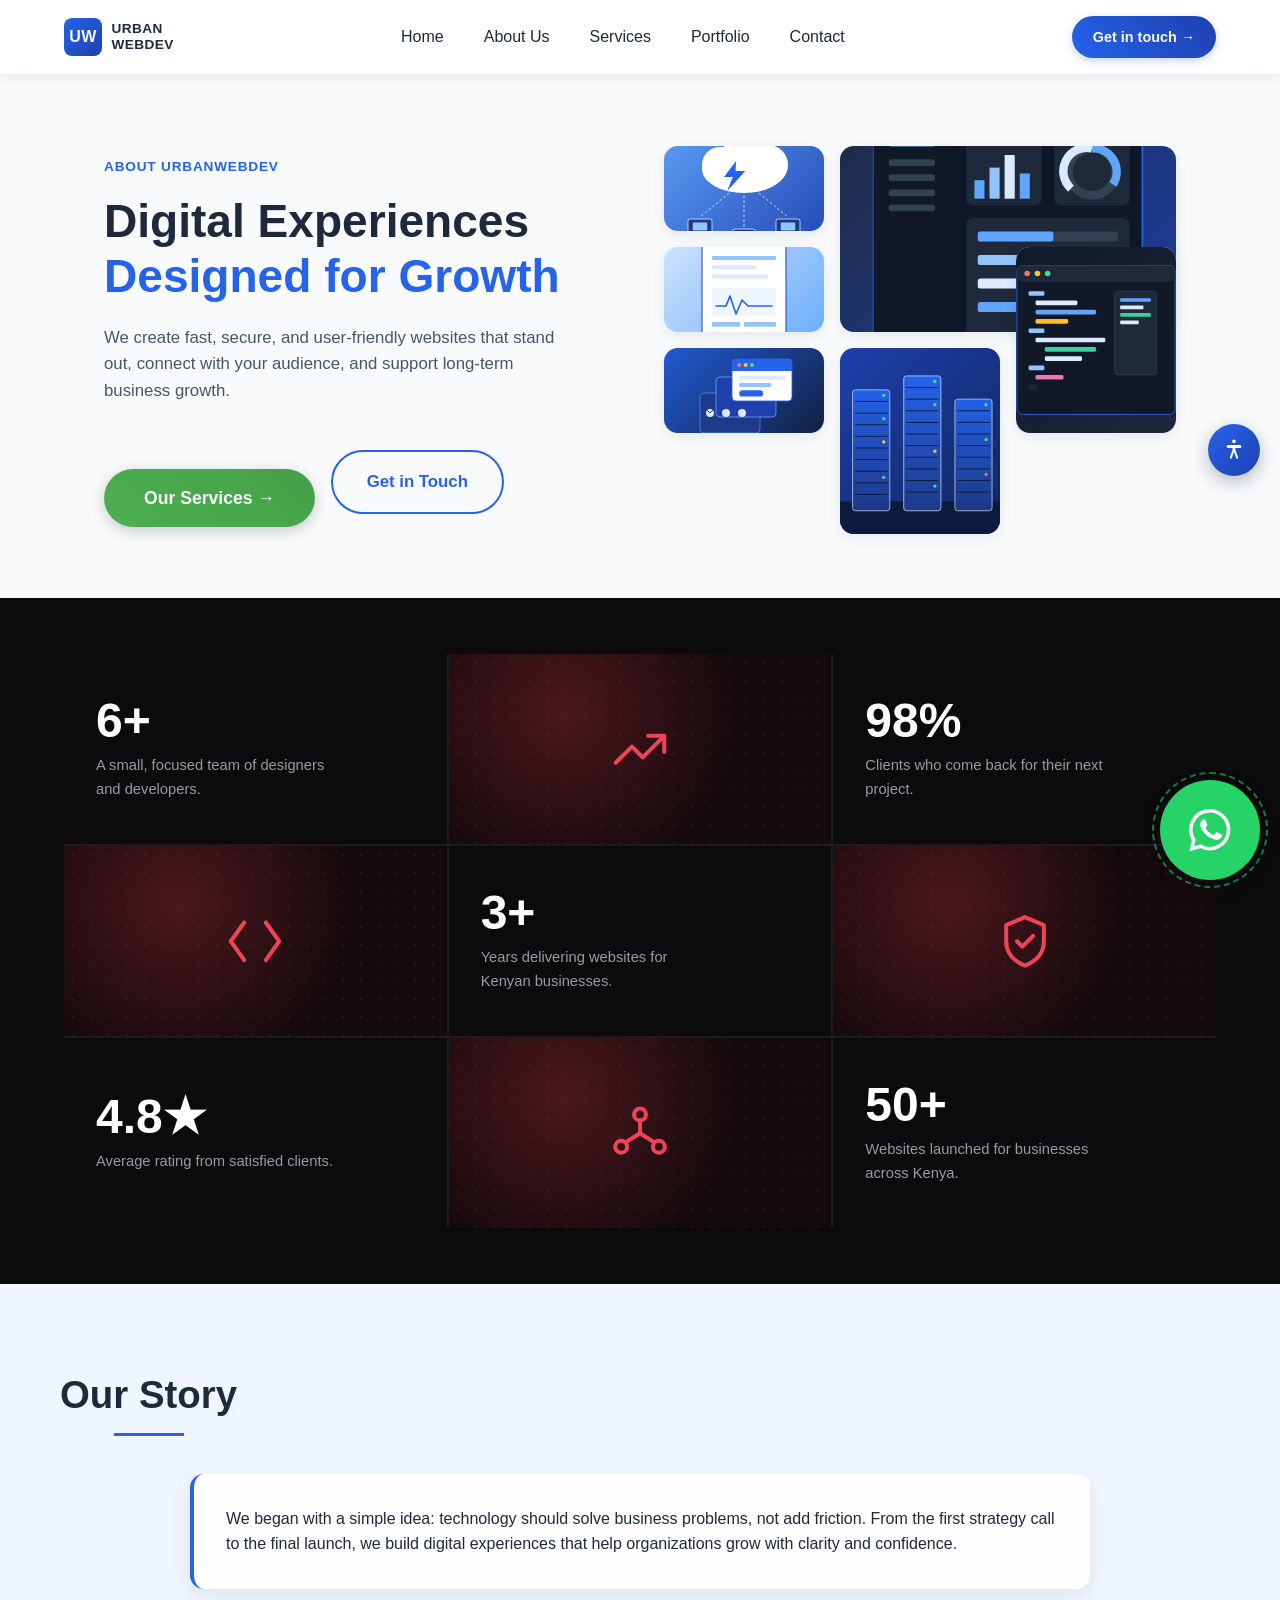
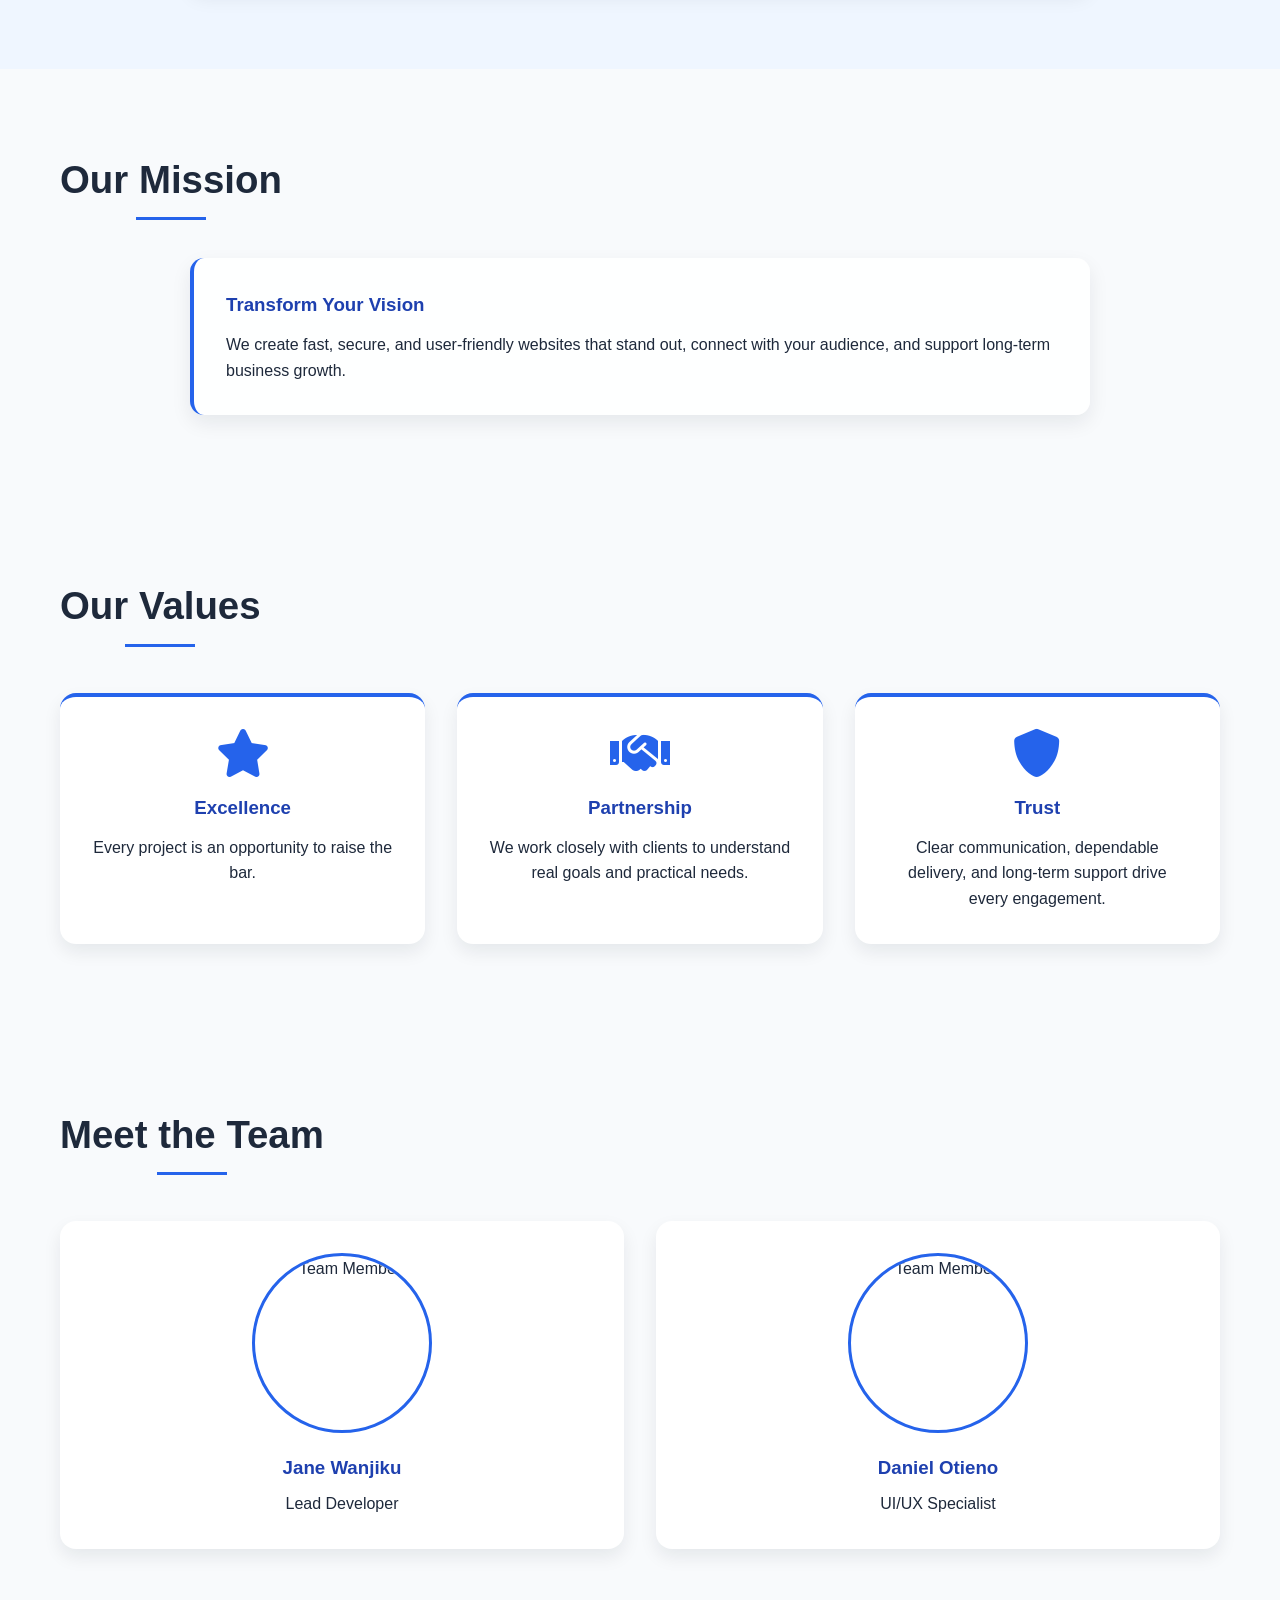
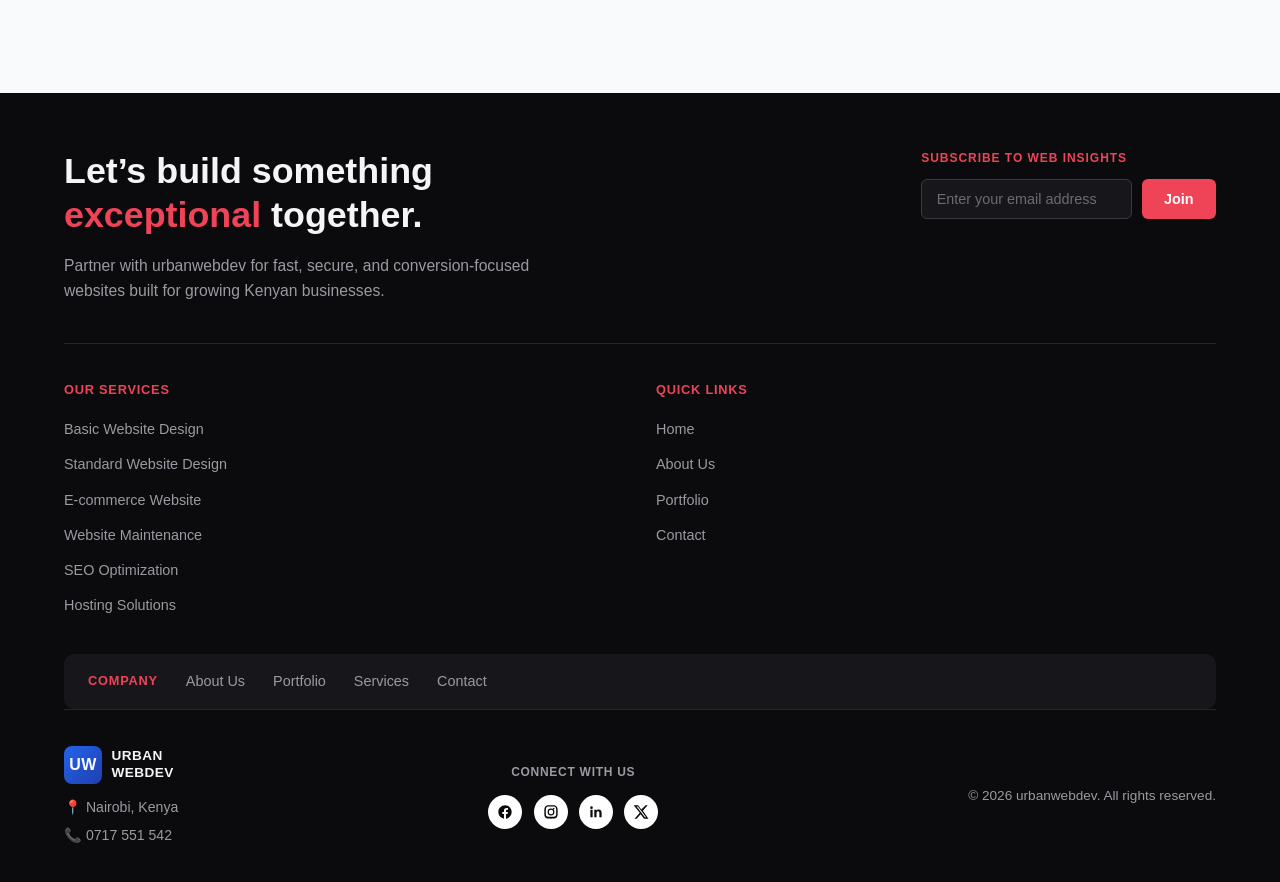
==== commit 9d0fd58c: "Rotating Whatsapp Icon, Hero Image placeholders" ====
--- a/about/index.html
+++ b/about/index.html
@@ -57,15 +57,44 @@
         </div>
         <div class="hero-split-visual">
             <div class="visual-grid">
-                <div class="visual-card card-a"><span>💬</span></div>
-                <div class="visual-card card-b"><span>💻</span></div>
-                <div class="visual-card card-c"><span>👥</span></div>
-                <div class="visual-card card-d"><span>🔒</span></div>
-                <div class="visual-card card-e"><span>☁️</span></div>
-                <div class="visual-card card-f"><span>📱</span></div>
+                <div class="visual-card card-a"><img src="../assets/images/cloud-computing.svg" alt="Cloud computing with connected devices" loading="lazy"></div>
+                <div class="visual-card card-b"><img src="../assets/images/erp.svg" alt="ERP dashboard with charts" loading="lazy"></div>
+                <div class="visual-card card-c"><img src="../assets/images/ehr.svg" alt="Electronic health records chart" loading="lazy"></div>
+                <div class="visual-card card-d"><img src="../assets/images/saas.svg" alt="SaaS application window" loading="lazy"></div>
+                <div class="visual-card card-e"><img src="../assets/images/data-center.svg" alt="Data center server racks" loading="lazy"></div>
+                <div class="visual-card card-f"><img src="../assets/images/coding.svg" alt="Coding environment with a code editor" loading="lazy"></div>
             </div>
         </div>
     </header>
+
+    <section class="stats-grid-section">
+        <div class="stats-grid">
+            <div class="stat-tile">
+                <span class="stat-number">6+</span>
+                <p>A small, focused team of designers and developers.</p>
+            </div>
+            <div class="stat-tile image-tile"><svg viewBox="0 0 24 24" fill="none" stroke="currentColor" stroke-width="1.5" stroke-linecap="round" stroke-linejoin="round" aria-hidden="true"><path d="M3 17l6-6 4 4 8-8"/><path d="M15 7h6v6"/></svg></div>
+            <div class="stat-tile">
+                <span class="stat-number">98%</span>
+                <p>Clients who come back for their next project.</p>
+            </div>
+            <div class="stat-tile image-tile"><svg viewBox="0 0 24 24" fill="none" stroke="currentColor" stroke-width="1.5" stroke-linecap="round" stroke-linejoin="round" aria-hidden="true"><path d="M8 5L3 12l5 7"/><path d="M16 5l5 7-5 7"/></svg></div>
+            <div class="stat-tile">
+                <span class="stat-number">3+</span>
+                <p>Years delivering websites for Kenyan businesses.</p>
+            </div>
+            <div class="stat-tile image-tile"><svg viewBox="0 0 24 24" fill="none" stroke="currentColor" stroke-width="1.5" stroke-linecap="round" stroke-linejoin="round" aria-hidden="true"><path d="M12 3l7 3v6c0 4.5-3 7.5-7 9-4-1.5-7-4.5-7-9V6l7-3z"/><path d="M9 12l2 2 4-4"/></svg></div>
+            <div class="stat-tile">
+                <span class="stat-number">4.8★</span>
+                <p>Average rating from satisfied clients.</p>
+            </div>
+            <div class="stat-tile image-tile"><svg viewBox="0 0 24 24" fill="none" stroke="currentColor" stroke-width="1.5" stroke-linecap="round" stroke-linejoin="round" aria-hidden="true"><circle cx="12" cy="5" r="2.2"/><circle cx="5" cy="17" r="2.2"/><circle cx="19" cy="17" r="2.2"/><path d="M12 7.2V12M12 12L6.6 15.4M12 12l5.4 3.4"/></svg></div>
+            <div class="stat-tile">
+                <span class="stat-number">50+</span>
+                <p>Websites launched for businesses across Kenya.</p>
+            </div>
+        </div>
+    </section>
 
     <section class="content-section story-section">
         <div class="container">
--- a/assets/styles/styles.css
+++ b/assets/styles/styles.css
@@ -245,28 +245,31 @@
 }
 
 .visual-card {
-    display: flex;
-    align-items: center;
-    justify-content: center;
-    font-size: 2rem;
+    overflow: hidden;
     border-radius: 14px;
     background: var(--light-blue);
     box-shadow: 0 4px 14px rgba(15, 23, 42, 0.08);
 }
 
+.visual-card img {
+    display: block;
+    width: 100%;
+    height: 100%;
+    object-fit: cover;
+}
+
 .visual-card.card-a { grid-column: 1 / 2; grid-row: 1 / 2; }
 
 .visual-card.card-b {
     grid-column: 2 / 4;
     grid-row: 1 / 3;
-    background: linear-gradient(135deg, var(--primary-blue), var(--dark-blue));
-    font-size: 2.5rem;
 }
 
 .visual-card.card-c { grid-column: 1 / 2; grid-row: 2 / 3; }
 .visual-card.card-d { grid-column: 1 / 2; grid-row: 3 / 4; }
 .visual-card.card-e { grid-column: 2 / 3; grid-row: 3 / 5; }
 .visual-card.card-f { grid-column: 3 / 4; grid-row: 2 / 4; }
+
 
 /* CTA buttons */
 .cta-button {
@@ -1214,6 +1217,7 @@
 }
 
 .wa-toggle {
+    position: relative;
     display: flex;
     align-items: center;
     justify-content: center;
@@ -1228,6 +1232,16 @@
     transition: transform 0.2s ease;
 }
 
+.wa-toggle::before {
+    content: '';
+    position: absolute;
+    inset: -8px;
+    border-radius: 50%;
+    border: 2px dashed rgba(37, 211, 102, 0.55);
+    animation: wa-spin-cw 6s linear infinite;
+    pointer-events: none;
+}
+
 .wa-toggle:hover {
     transform: scale(1.06);
 }
@@ -1236,6 +1250,24 @@
     width: 70px;
     height: 70px;
     display: block;
+    animation: wa-spin-ccw 9s linear infinite;
+}
+
+@keyframes wa-spin-cw {
+    from { transform: rotate(0deg); }
+    to { transform: rotate(360deg); }
+}
+
+@keyframes wa-spin-ccw {
+    from { transform: rotate(0deg); }
+    to { transform: rotate(-360deg); }
+}
+
+@media (prefers-reduced-motion: reduce) {
+    .wa-toggle::before,
+    .wa-toggle img {
+        animation: none;
+    }
 }
 
 .wa-modal-overlay {
@@ -1379,3 +1411,252 @@
 html[data-theme="dark"] .wa-modal-close {
     color: var(--text-dark);
 }
+
+/* Stats grid — dark checkerboard of stat tiles and graphic tiles */
+.stats-grid-section {
+    background: #0b0b0d;
+    padding: 3.5rem 5%;
+}
+
+.stats-grid {
+    max-width: 1200px;
+    margin: 0 auto;
+    display: grid;
+    grid-template-columns: repeat(3, 1fr);
+    gap: 2px;
+    background: #1c1c20;
+}
+
+.stat-tile {
+    background: #0b0b0d;
+    padding: 2.5rem 2rem;
+    min-height: 190px;
+    display: flex;
+    flex-direction: column;
+    justify-content: center;
+}
+
+.stat-tile .stat-number {
+    font-size: clamp(2.2rem, 4vw, 3rem);
+    font-weight: 800;
+    color: #ffffff;
+    line-height: 1;
+    margin-bottom: 0.6rem;
+}
+
+.stat-tile p {
+    color: #9a9aa2;
+    font-size: 0.92rem;
+    max-width: 240px;
+}
+
+.stat-tile.image-tile {
+    padding: 0;
+    display: flex;
+    align-items: center;
+    justify-content: center;
+    background: radial-gradient(circle at 30% 30%, rgba(239, 67, 88, 0.25), transparent 60%), #14090b;
+    position: relative;
+    overflow: hidden;
+}
+
+.stat-tile.image-tile svg {
+    width: 34%;
+    height: 34%;
+    max-width: 90px;
+    max-height: 90px;
+    color: #ef4358;
+    position: relative;
+    z-index: 1;
+}
+
+.stat-tile.image-tile::after {
+    content: '';
+    position: absolute;
+    inset: 0;
+    background-image: radial-gradient(rgba(239, 67, 88, 0.35) 1px, transparent 1px);
+    background-size: 18px 18px;
+    opacity: 0.35;
+}
+
+@media (max-width: 768px) {
+    .stats-grid {
+        grid-template-columns: repeat(2, 1fr);
+    }
+
+    .stat-tile {
+        min-height: 160px;
+        padding: 2rem 1.25rem;
+    }
+}
+
+/* Contact details — direct reachability section on the Contact page */
+.contact-details-section {
+    max-width: 1200px;
+    margin: 0 auto;
+    padding: 3.5rem 5%;
+}
+
+.contact-details-section > .section-heading {
+    text-align: center;
+    margin-bottom: 2.25rem;
+}
+
+.contact-details-section > .section-heading h2 {
+    font-size: clamp(1.6rem, 2.6vw, 2.1rem);
+    color: var(--text-dark);
+    margin-bottom: 0.5rem;
+}
+
+.contact-details-section > .section-heading p {
+    color: #64748b;
+    font-size: 1rem;
+}
+
+.contact-methods-grid {
+    display: grid;
+    grid-template-columns: repeat(3, 1fr);
+    gap: 1.25rem;
+    margin-bottom: 2.5rem;
+}
+
+.contact-method-card {
+    display: flex;
+    align-items: center;
+    gap: 1rem;
+    padding: 1.25rem 1.4rem;
+    background: var(--card-bg);
+    border: 2px solid transparent;
+    border-radius: 10px;
+    box-shadow: 0 4px 16px rgba(15, 23, 42, 0.08);
+    text-decoration: none;
+    color: var(--text-dark);
+    transition: border-color 0.2s ease, transform 0.2s ease, border-radius 0.2s ease;
+}
+
+.contact-method-card:hover {
+    border-color: var(--primary-blue);
+    border-radius: 4px;
+    transform: translateY(-3px);
+}
+
+.contact-method-card img {
+    width: 40px;
+    height: 40px;
+    border-radius: 8px;
+    flex-shrink: 0;
+}
+
+.contact-method-card .method-label {
+    display: block;
+    font-size: 0.78rem;
+    text-transform: uppercase;
+    letter-spacing: 0.04em;
+    color: #64748b;
+    margin-bottom: 0.2rem;
+}
+
+.contact-method-card .method-value {
+    display: block;
+    font-weight: 600;
+    font-size: 0.98rem;
+    color: var(--text-dark);
+    word-break: break-word;
+}
+
+.contact-map-card {
+    background: var(--card-bg);
+    border-radius: 10px;
+    overflow: hidden;
+    box-shadow: 0 4px 16px rgba(15, 23, 42, 0.08);
+    margin-bottom: 2.5rem;
+}
+
+.contact-map-card .map-caption {
+    display: flex;
+    align-items: center;
+    justify-content: space-between;
+    padding: 1rem 1.4rem;
+    flex-wrap: wrap;
+    gap: 0.5rem;
+}
+
+.contact-map-card .map-caption h3 {
+    font-size: 1rem;
+    color: var(--text-dark);
+}
+
+.contact-map-card .map-caption span {
+    font-size: 0.9rem;
+    color: #64748b;
+}
+
+.contact-map-card iframe {
+    width: 100%;
+    height: 300px;
+    border: 0;
+    display: block;
+}
+
+.contact-social-row {
+    text-align: center;
+}
+
+.contact-social-row > span {
+    display: block;
+    font-size: 0.8rem;
+    text-transform: uppercase;
+    letter-spacing: 0.05em;
+    font-weight: 700;
+    color: var(--dark-blue);
+    margin-bottom: 1rem;
+}
+
+.contact-social-icons {
+    display: flex;
+    justify-content: center;
+    gap: 0.9rem;
+    flex-wrap: wrap;
+}
+
+.contact-social-icons a {
+    display: flex;
+    align-items: center;
+    justify-content: center;
+    width: 52px;
+    height: 52px;
+    border-radius: 10px;
+    border: 2px solid transparent;
+    background: var(--card-bg);
+    box-shadow: 0 4px 14px rgba(15, 23, 42, 0.08);
+    transition: border-color 0.2s ease, border-radius 0.2s ease, transform 0.2s ease;
+}
+
+.contact-social-icons a img {
+    width: 28px;
+    height: 28px;
+    border-radius: 6px;
+}
+
+.contact-social-icons a:hover {
+    border-color: var(--primary-blue);
+    border-radius: 4px;
+    transform: translateY(-3px);
+}
+
+@media (max-width: 768px) {
+    .contact-methods-grid {
+        grid-template-columns: 1fr;
+    }
+
+    .contact-map-card iframe {
+        height: 240px;
+    }
+}
+
+html[data-theme="dark"] .contact-method-card,
+html[data-theme="dark"] .contact-map-card,
+html[data-theme="dark"] .contact-social-icons a {
+    background: var(--card-bg);
+    color: var(--text-dark);
+}
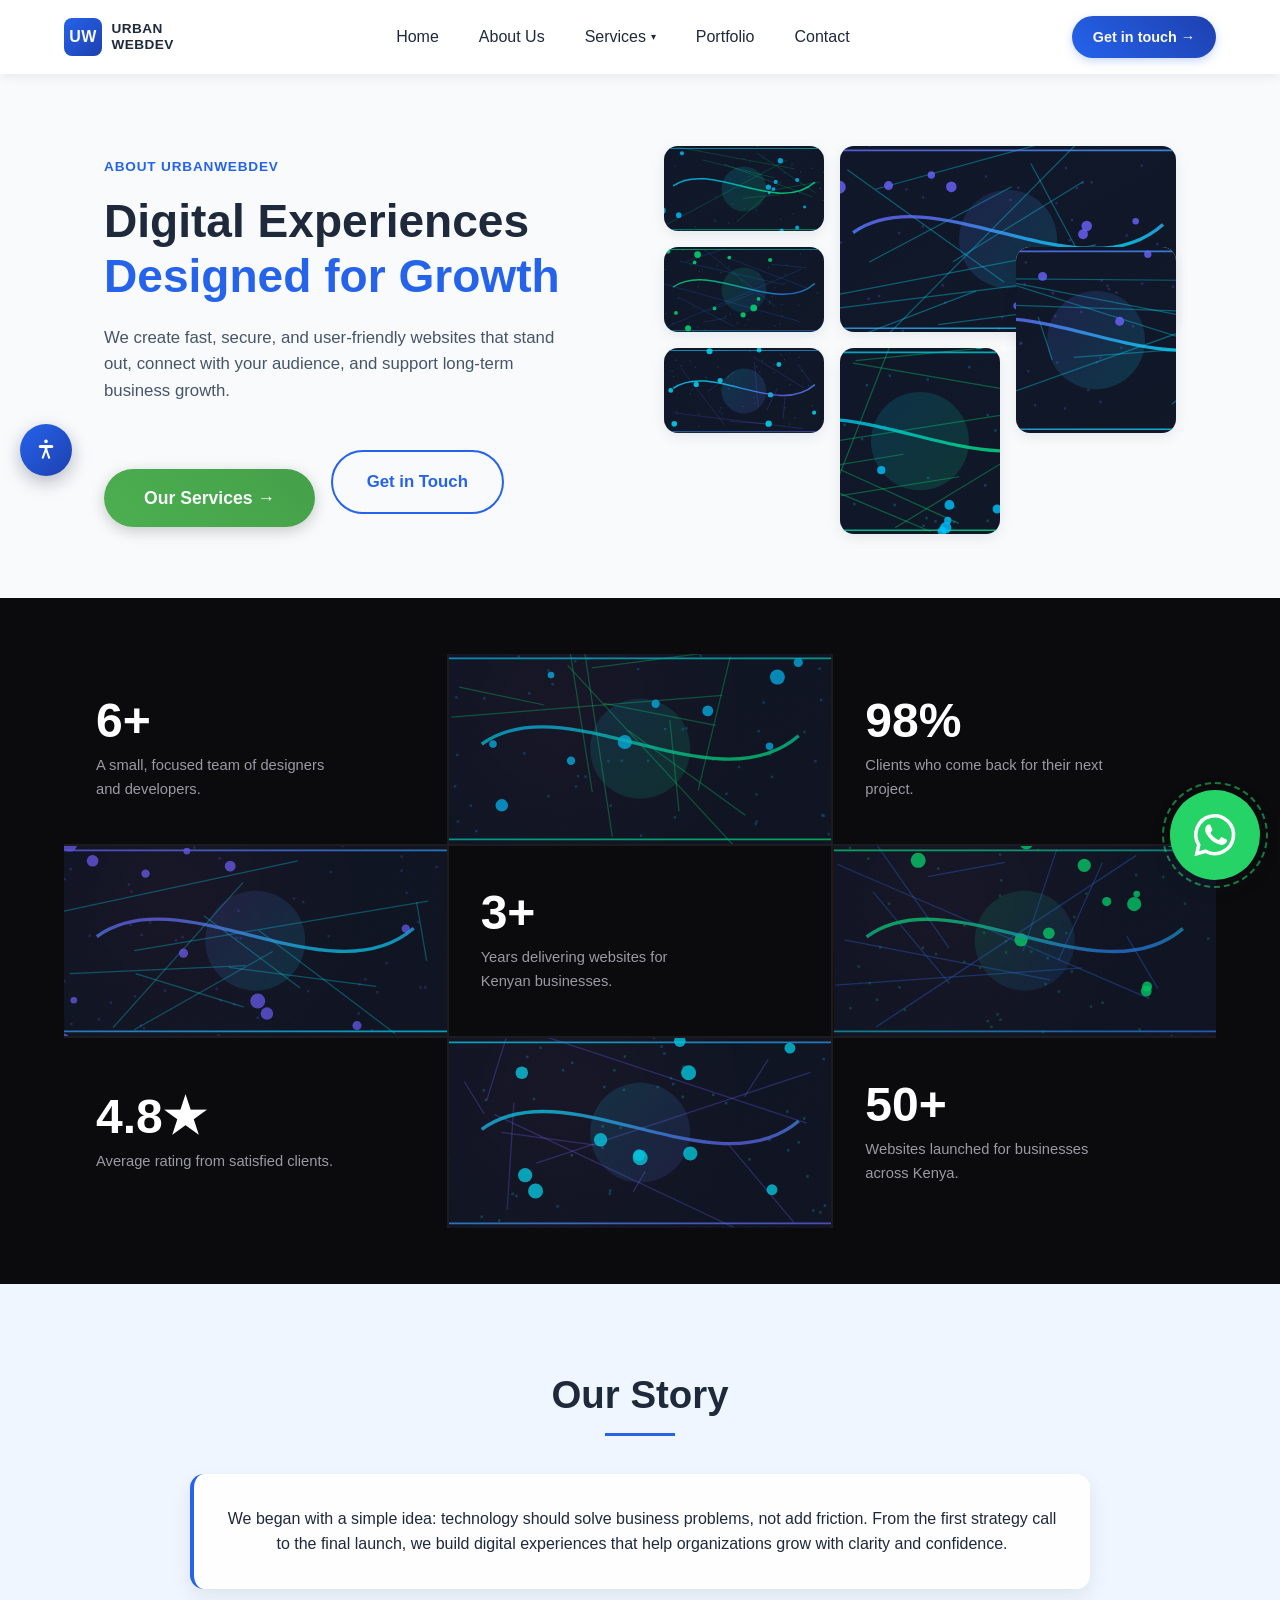
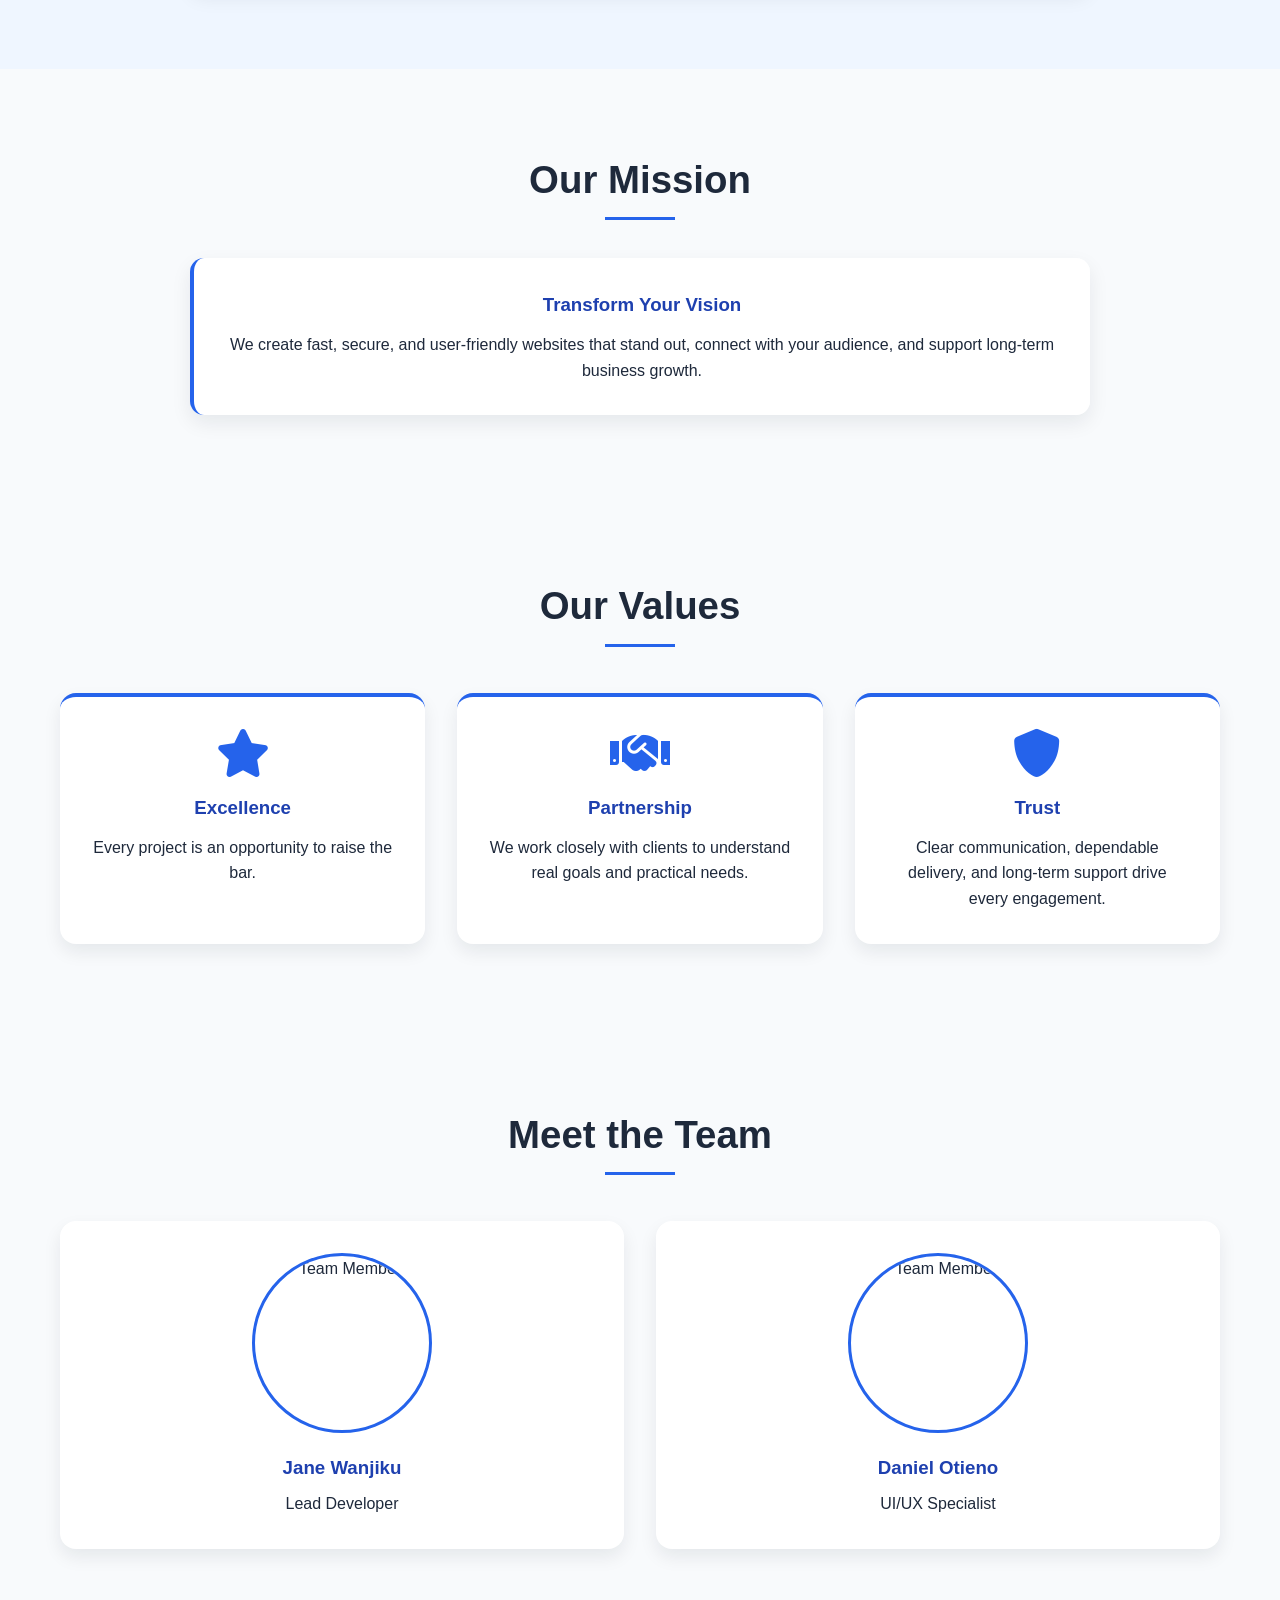
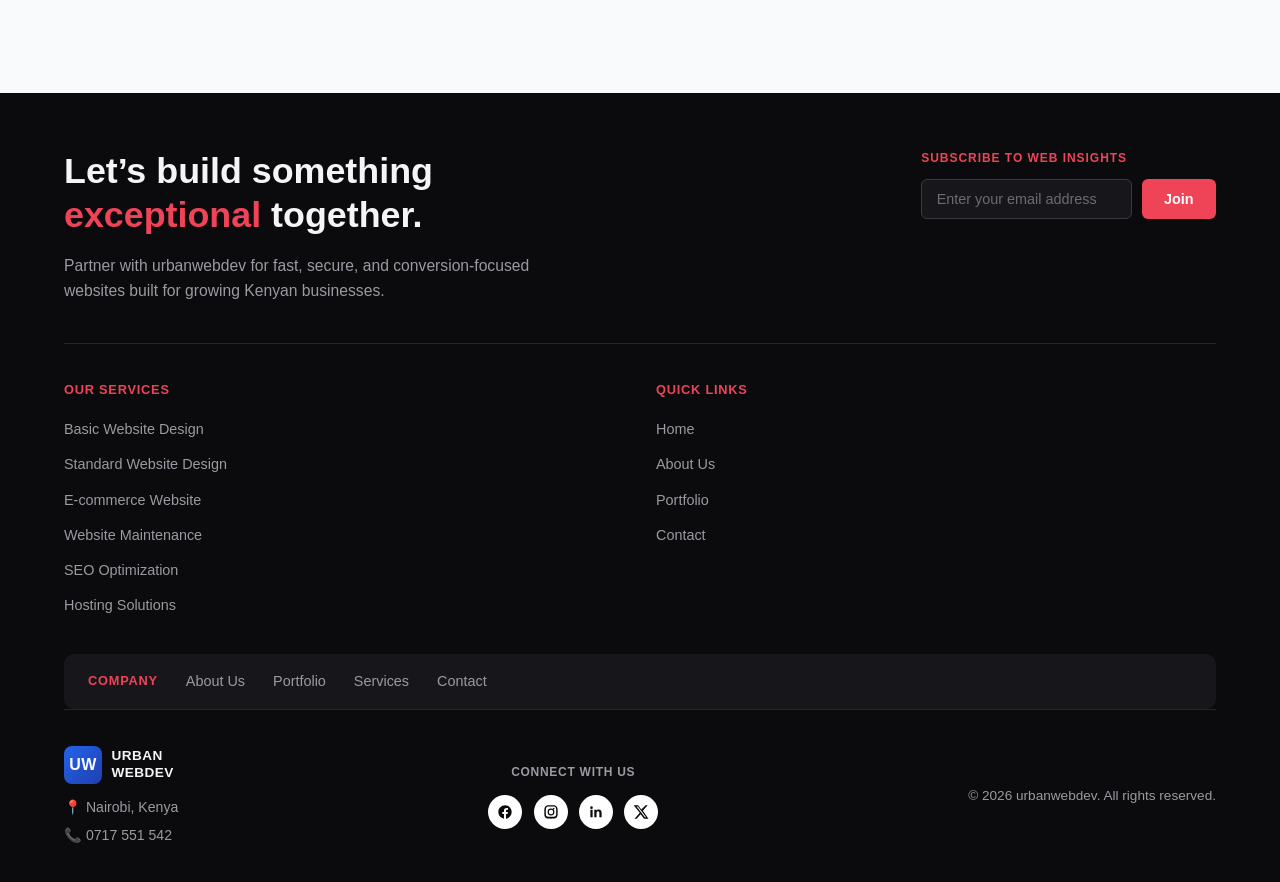
==== commit f038279f: "Updated Hero section and added animations on the images" ====
--- a/about/index.html
+++ b/about/index.html
@@ -30,7 +30,23 @@
             <div class="nav-links" id="navLinks">
                 <a href="../" data-i18n="nav.home">Home</a>
                 <a href="./" data-i18n="nav.about">About Us</a>
-                <a href="../services" data-i18n="nav.services">Services</a>
+                <div class="nav-dropdown">
+                    <a href="../services" class="nav-dropdown-toggle"><span data-i18n="nav.services">Services</span> <span class="dropdown-caret" aria-hidden="true">▾</span></a>
+                    <div class="nav-dropdown-menu">
+                        <a href="../services/#pkg-small-business-basic">Small Business Website (Basic)</a>
+                        <a href="../services/#pkg-landing-page">Landing Page Website</a>
+                        <a href="../services/#pkg-small-business-standard">Small Business Website (Standard)</a>
+                        <a href="../services/#pkg-corporate-website">Corporate Website</a>
+                        <a href="../services/#pkg-basic-ecommerce">Basic E-commerce</a>
+                        <a href="../services/#pkg-advanced-ecommerce">Advanced E-commerce</a>
+                        <a href="../services/#pkg-domain-registration">Domain Registration</a>
+                        <a href="../services/#pkg-web-hosting">Web Hosting</a>
+                        <a href="../services/#pkg-ssl-certificate">SSL Certificate</a>
+                        <a href="../services/#pkg-website-maintenance">Website Maintenance</a>
+                        <a href="../services/#pkg-seo-optimization">SEO Optimization</a>
+                        <a href="../services/#pkg-hosting-solutions">Hosting Solutions</a>
+                    </div>
+                </div>
                 <a href="../portfolio" data-i18n="nav.portfolio">Portfolio</a>
                 <a href="../contact" data-i18n="nav.contact">Contact</a>
             </div>
@@ -57,12 +73,12 @@
         </div>
         <div class="hero-split-visual">
             <div class="visual-grid">
-                <div class="visual-card card-a"><img src="../assets/images/cloud-computing.svg" alt="Cloud computing with connected devices" loading="lazy"></div>
-                <div class="visual-card card-b"><img src="../assets/images/erp.svg" alt="ERP dashboard with charts" loading="lazy"></div>
-                <div class="visual-card card-c"><img src="../assets/images/ehr.svg" alt="Electronic health records chart" loading="lazy"></div>
-                <div class="visual-card card-d"><img src="../assets/images/saas.svg" alt="SaaS application window" loading="lazy"></div>
-                <div class="visual-card card-e"><img src="../assets/images/data-center.svg" alt="Data center server racks" loading="lazy"></div>
-                <div class="visual-card card-f"><img src="../assets/images/coding.svg" alt="Coding environment with a code editor" loading="lazy"></div>
+                <div class="visual-card card-a anim-spin" style="--spin-duration: 22s;"><img src="../assets/images/tech-featured-ai-models-026.svg" alt="Abstract tech visual" loading="lazy"></div>
+                <div class="visual-card card-b anim-slide" style="--slide-duration: 7s;"><img src="../assets/images/tech-featured-ai-models-027.svg" alt="Abstract tech visual" loading="lazy"></div>
+                <div class="visual-card card-c anim-slide" style="--slide-duration: 5s;"><img src="../assets/images/tech-featured-ai-models-028.svg" alt="Abstract tech visual" loading="lazy"></div>
+                <div class="visual-card card-d anim-spin" style="--spin-duration: 28s;"><img src="../assets/images/tech-featured-ai-models-029.svg" alt="Abstract tech visual" loading="lazy"></div>
+                <div class="visual-card card-e anim-slide" style="--slide-duration: 6s;"><img src="../assets/images/tech-featured-ai-models-030.svg" alt="Abstract tech visual" loading="lazy"></div>
+                <div class="visual-card card-f anim-spin" style="--spin-duration: 18s;"><img src="../assets/images/tech-featured-ai-models-031.svg" alt="Abstract tech visual" loading="lazy"></div>
             </div>
         </div>
     </header>
@@ -73,22 +89,22 @@
                 <span class="stat-number">6+</span>
                 <p>A small, focused team of designers and developers.</p>
             </div>
-            <div class="stat-tile image-tile"><svg viewBox="0 0 24 24" fill="none" stroke="currentColor" stroke-width="1.5" stroke-linecap="round" stroke-linejoin="round" aria-hidden="true"><path d="M3 17l6-6 4 4 8-8"/><path d="M15 7h6v6"/></svg></div>
+            <div class="stat-tile image-tile anim-spin" style="--spin-duration: 24s;"><img src="../assets/images/tech-featured-portal-apps-082.svg" alt="Abstract tech visual" loading="lazy"></div>
             <div class="stat-tile">
                 <span class="stat-number">98%</span>
                 <p>Clients who come back for their next project.</p>
             </div>
-            <div class="stat-tile image-tile"><svg viewBox="0 0 24 24" fill="none" stroke="currentColor" stroke-width="1.5" stroke-linecap="round" stroke-linejoin="round" aria-hidden="true"><path d="M8 5L3 12l5 7"/><path d="M16 5l5 7-5 7"/></svg></div>
+            <div class="stat-tile image-tile anim-slide" style="--slide-duration: 6s;"><img src="../assets/images/tech-featured-portal-apps-083.svg" alt="Abstract tech visual" loading="lazy"></div>
             <div class="stat-tile">
                 <span class="stat-number">3+</span>
                 <p>Years delivering websites for Kenyan businesses.</p>
             </div>
-            <div class="stat-tile image-tile"><svg viewBox="0 0 24 24" fill="none" stroke="currentColor" stroke-width="1.5" stroke-linecap="round" stroke-linejoin="round" aria-hidden="true"><path d="M12 3l7 3v6c0 4.5-3 7.5-7 9-4-1.5-7-4.5-7-9V6l7-3z"/><path d="M9 12l2 2 4-4"/></svg></div>
+            <div class="stat-tile image-tile anim-spin" style="--spin-duration: 32s;"><img src="../assets/images/tech-featured-portal-apps-084.svg" alt="Abstract tech visual" loading="lazy"></div>
             <div class="stat-tile">
                 <span class="stat-number">4.8★</span>
                 <p>Average rating from satisfied clients.</p>
             </div>
-            <div class="stat-tile image-tile"><svg viewBox="0 0 24 24" fill="none" stroke="currentColor" stroke-width="1.5" stroke-linecap="round" stroke-linejoin="round" aria-hidden="true"><circle cx="12" cy="5" r="2.2"/><circle cx="5" cy="17" r="2.2"/><circle cx="19" cy="17" r="2.2"/><path d="M12 7.2V12M12 12L6.6 15.4M12 12l5.4 3.4"/></svg></div>
+            <div class="stat-tile image-tile anim-slide" style="--slide-duration: 8s;"><img src="../assets/images/tech-featured-portal-apps-085.svg" alt="Abstract tech visual" loading="lazy"></div>
             <div class="stat-tile">
                 <span class="stat-number">50+</span>
                 <p>Websites launched for businesses across Kenya.</p>
--- a/assets/styles/styles.css
+++ b/assets/styles/styles.css
@@ -101,6 +101,113 @@
     color: var(--primary-blue);
     background-color: #dfeaff;
     transform: translateY(-2px);
+}
+
+.nav-dropdown {
+    position: relative;
+    display: inline-flex;
+    align-items: center;
+}
+
+.nav-dropdown-toggle {
+    display: inline-flex;
+    align-items: center;
+    gap: 0.3rem;
+}
+
+.dropdown-caret {
+    font-size: 0.65em;
+    line-height: 1;
+    transition: transform 0.2s ease;
+}
+
+.nav-dropdown:hover .dropdown-caret,
+.nav-dropdown:focus-within .dropdown-caret,
+.nav-dropdown.dropdown-open .dropdown-caret {
+    transform: rotate(180deg);
+}
+
+.nav-dropdown-menu {
+    position: absolute;
+    top: 100%;
+    left: 0;
+    margin-top: 0.4rem;
+    min-width: 260px;
+    max-height: 70vh;
+    overflow-y: auto;
+    background: var(--card-bg);
+    border-radius: 10px;
+    box-shadow: 0 12px 30px rgba(15, 23, 42, 0.18);
+    padding: 0.5rem;
+    display: flex;
+    flex-direction: column;
+    gap: 0.15rem;
+    opacity: 0;
+    visibility: hidden;
+    transform: translateY(8px);
+    transition: opacity 0.2s ease, transform 0.2s ease, visibility 0.2s ease;
+    z-index: 1100;
+}
+
+.nav-dropdown:hover .nav-dropdown-menu,
+.nav-dropdown:focus-within .nav-dropdown-menu,
+.nav-dropdown.dropdown-open .nav-dropdown-menu {
+    opacity: 1;
+    visibility: visible;
+    transform: translateY(0);
+}
+
+.nav-dropdown-menu a {
+    padding: 0.55rem 0.75rem;
+    border-radius: 6px;
+    font-size: 0.86rem;
+    font-weight: 500;
+    color: var(--text-dark);
+    white-space: nowrap;
+    transition: background-color 0.2s ease, color 0.2s ease;
+}
+
+.nav-dropdown-menu a:hover {
+    background: var(--light-blue);
+    color: var(--primary-blue);
+    transform: none;
+}
+
+@media (max-width: 768px) {
+    .nav-dropdown {
+        width: 100%;
+        flex-direction: column;
+        align-items: stretch;
+    }
+
+    .nav-dropdown-toggle {
+        justify-content: space-between;
+        width: 100%;
+    }
+
+    .nav-dropdown-menu {
+        position: static;
+        opacity: 1;
+        visibility: visible;
+        transform: none;
+        box-shadow: none;
+        background: transparent;
+        max-height: 0;
+        overflow: hidden;
+        padding: 0;
+        margin-top: 0;
+        transition: max-height 0.3s ease, padding 0.3s ease;
+    }
+
+    .nav-dropdown.dropdown-open .nav-dropdown-menu {
+        max-height: 600px;
+        padding: 0.3rem 0 0.5rem 1.25rem;
+    }
+
+    .nav-dropdown-menu a {
+        color: var(--text-dark);
+        white-space: normal;
+    }
 }
 
 .navbar-actions {
@@ -245,17 +352,67 @@
 }
 
 .visual-card {
+    position: relative;
     overflow: hidden;
     border-radius: 14px;
     background: var(--light-blue);
     box-shadow: 0 4px 14px rgba(15, 23, 42, 0.08);
+    transition: transform 0.3s ease, box-shadow 0.3s ease;
+    opacity: 0;
+    transform: translateY(22px);
+}
+
+.visual-card.visible {
+    animation: cardReveal 0.6s ease forwards;
+}
+
+.visual-card:hover {
+    transform: translateY(-4px);
+    box-shadow: 0 12px 26px rgba(15, 23, 42, 0.2);
 }
 
 .visual-card img {
     display: block;
-    width: 100%;
-    height: 100%;
+    position: absolute;
+    top: 50%;
+    left: 50%;
+    width: 148%;
+    height: 148%;
     object-fit: cover;
+    transform: translate(-50%, -50%);
+}
+
+.visual-card.anim-spin img {
+    animation: cardSpin var(--spin-duration, 26s) linear infinite;
+}
+
+.visual-card.anim-slide img {
+    animation: cardSlide var(--slide-duration, 6s) ease-in-out infinite;
+}
+
+.visual-card:hover img {
+    animation-play-state: paused;
+}
+
+@keyframes cardSpin {
+    from { transform: translate(-50%, -50%) rotate(0deg); }
+    to { transform: translate(-50%, -50%) rotate(360deg); }
+}
+
+@keyframes cardSlide {
+    0%, 100% { transform: translate(-50%, -50%) translateY(0); }
+    50% { transform: translate(-50%, -50%) translateY(-4%); }
+}
+
+@keyframes cardReveal {
+    to { opacity: 1; transform: translateY(0); }
+}
+
+@media (prefers-reduced-motion: reduce) {
+    .visual-card.anim-spin img,
+    .visual-card.anim-slide img {
+        animation: none;
+    }
 }
 
 .visual-card.card-a { grid-column: 1 / 2; grid-row: 1 / 2; }
@@ -1032,7 +1189,7 @@
 /* Accessibility widget — floating text size / theme / language control */
 .a11y-widget {
     position: fixed;
-    right: 1.25rem;
+    left: 1.25rem;
     top: 50%;
     transform: translateY(-50%);
     z-index: 1300;
@@ -1130,9 +1287,9 @@
 
 @media (max-width: 768px) {
     .a11y-widget {
-        right: 0.75rem;
+        right: 1rem;
         top: auto;
-        bottom: 1.25rem;
+        bottom: 25rem;
         transform: none;
         flex-direction: column-reverse;
         align-items: flex-end;
@@ -1221,8 +1378,8 @@
     display: flex;
     align-items: center;
     justify-content: center;
-    width: 100px;
-    height: 100px;
+    width: 90px;
+    height: 90px;
     border-radius: 50%;
     border: none;
     background: #25d366;
@@ -1458,16 +1615,37 @@
     background: radial-gradient(circle at 30% 30%, rgba(239, 67, 88, 0.25), transparent 60%), #14090b;
     position: relative;
     overflow: hidden;
-}
-
-.stat-tile.image-tile svg {
-    width: 34%;
-    height: 34%;
-    max-width: 90px;
-    max-height: 90px;
-    color: #ef4358;
-    position: relative;
+    opacity: 0;
+    transform: translateY(22px);
+    transition: none;
+}
+
+.stat-tile.image-tile.visible {
+    animation: cardReveal 0.6s ease forwards;
+}
+
+.stat-tile.image-tile img {
+    position: absolute;
+    top: 50%;
+    left: 50%;
+    width: 148%;
+    height: 148%;
+    object-fit: cover;
+    transform: translate(-50%, -50%);
     z-index: 1;
+    opacity: 0.85;
+}
+
+.stat-tile.image-tile.anim-spin img {
+    animation: cardSpin var(--spin-duration, 30s) linear infinite;
+}
+
+.stat-tile.image-tile.anim-slide img {
+    animation: cardSlide var(--slide-duration, 7s) ease-in-out infinite;
+}
+
+.stat-tile.image-tile:hover img {
+    animation-play-state: paused;
 }
 
 .stat-tile.image-tile::after {
--- a/assets/styles/about.css
+++ b/assets/styles/about.css
@@ -74,6 +74,7 @@
     opacity: 0;
     transform: translateY(25px);
     transition: all 0.6s ease-out;
+    text-align: center;
 }
 
 .content-section.visible {
@@ -83,6 +84,10 @@
 
 .story-section {
     background: #eff6ff;
+}
+
+html[data-theme="dark"] .story-section {
+    background: var(--surface);
 }
 
 .mission-card {
@@ -97,6 +102,10 @@
     transition: all 0.4s ease;
 }
 
+html[data-theme="dark"] .mission-card {
+    background: var(--surface);
+}
+
 .mission-card.visible {
     transform: translateX(0);
 }
@@ -104,6 +113,25 @@
 .mission-card h3 {
     color: var(--dark-blue);
     margin-bottom: 0.75rem;
+}
+
+html[data-theme="dark"] .mission-card h3,
+html[data-theme="dark"] .value-card h3,
+html[data-theme="dark"] .team-member h3 {
+    color: #93c5fd;
+}
+
+html[data-theme="dark"] .value-card i {
+    color: #93c5fd;
+}
+
+html[data-theme="dark"] .value-card,
+html[data-theme="dark"] .team-member {
+    box-shadow: 0 8px 18px rgba(0, 0, 0, 0.4);
+}
+
+html[data-theme="dark"] .team-member img {
+    border-color: #93c5fd;
 }
 
 .values-grid {
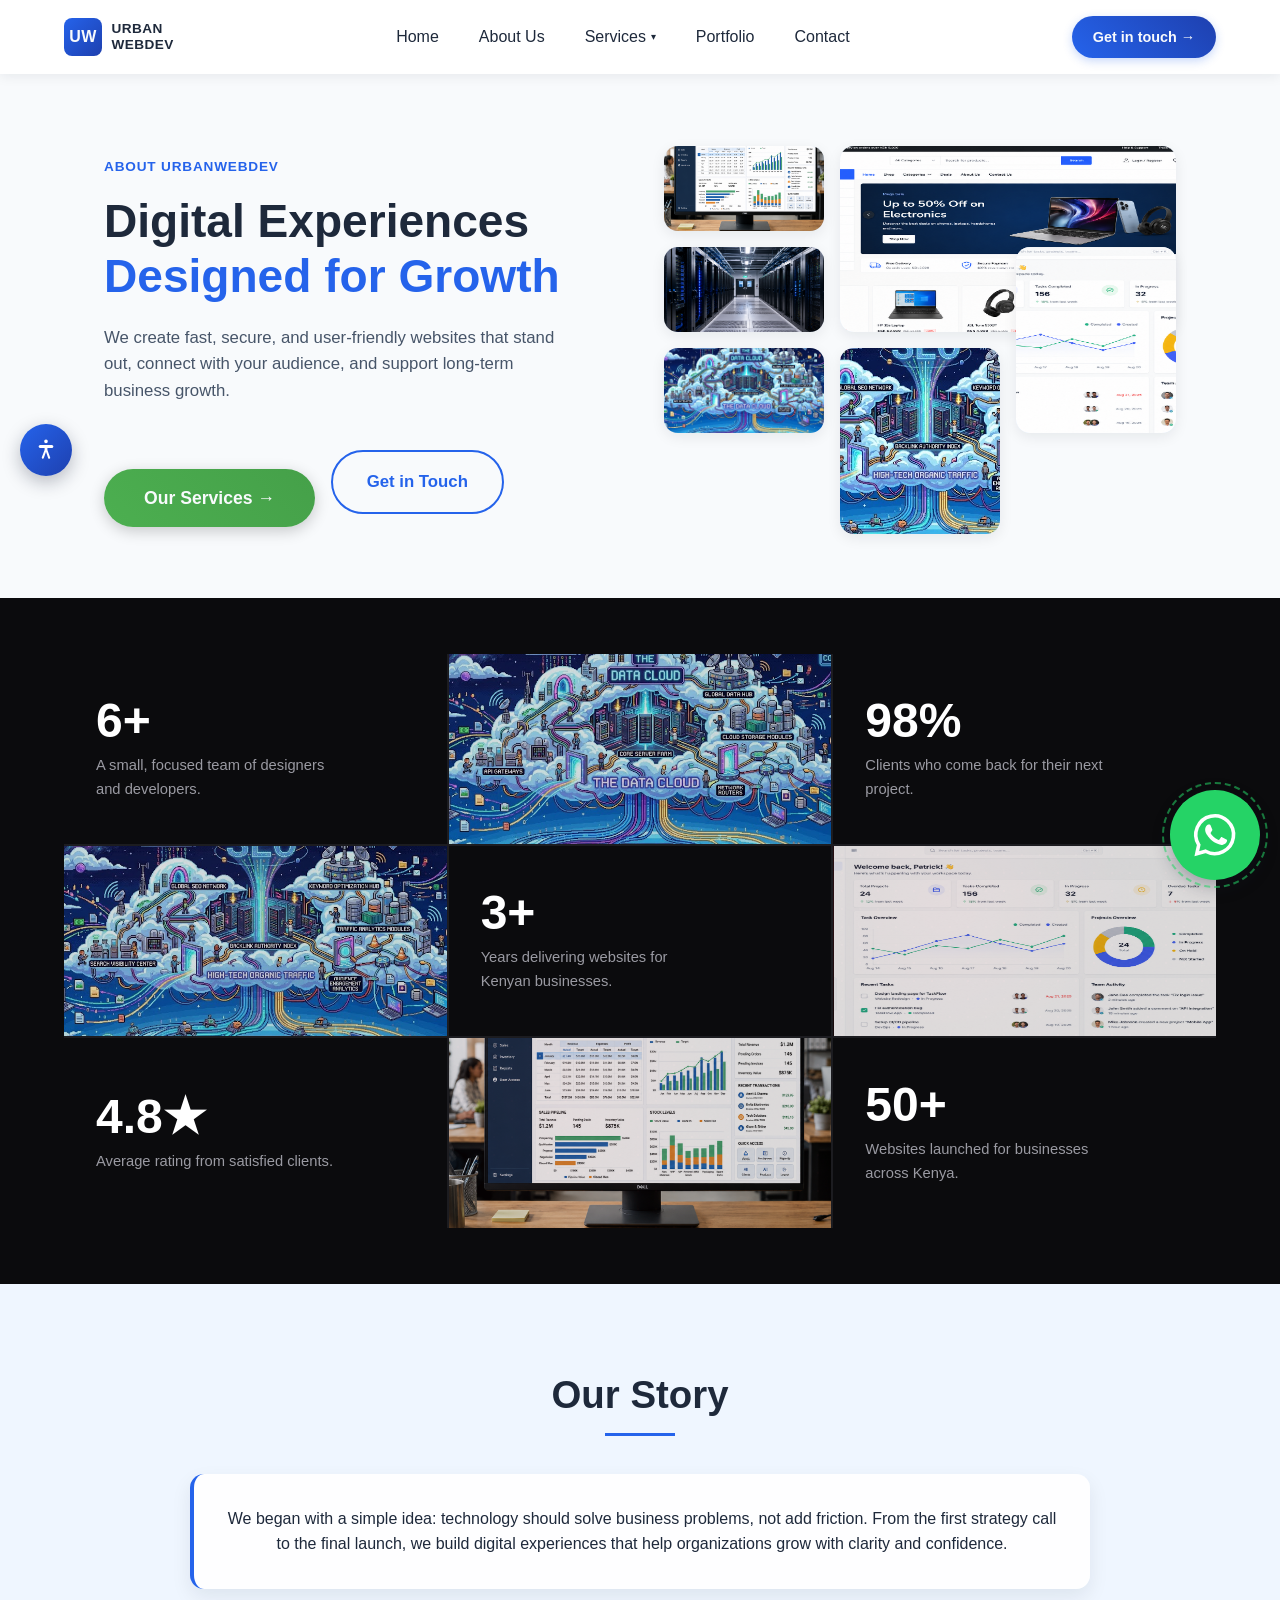
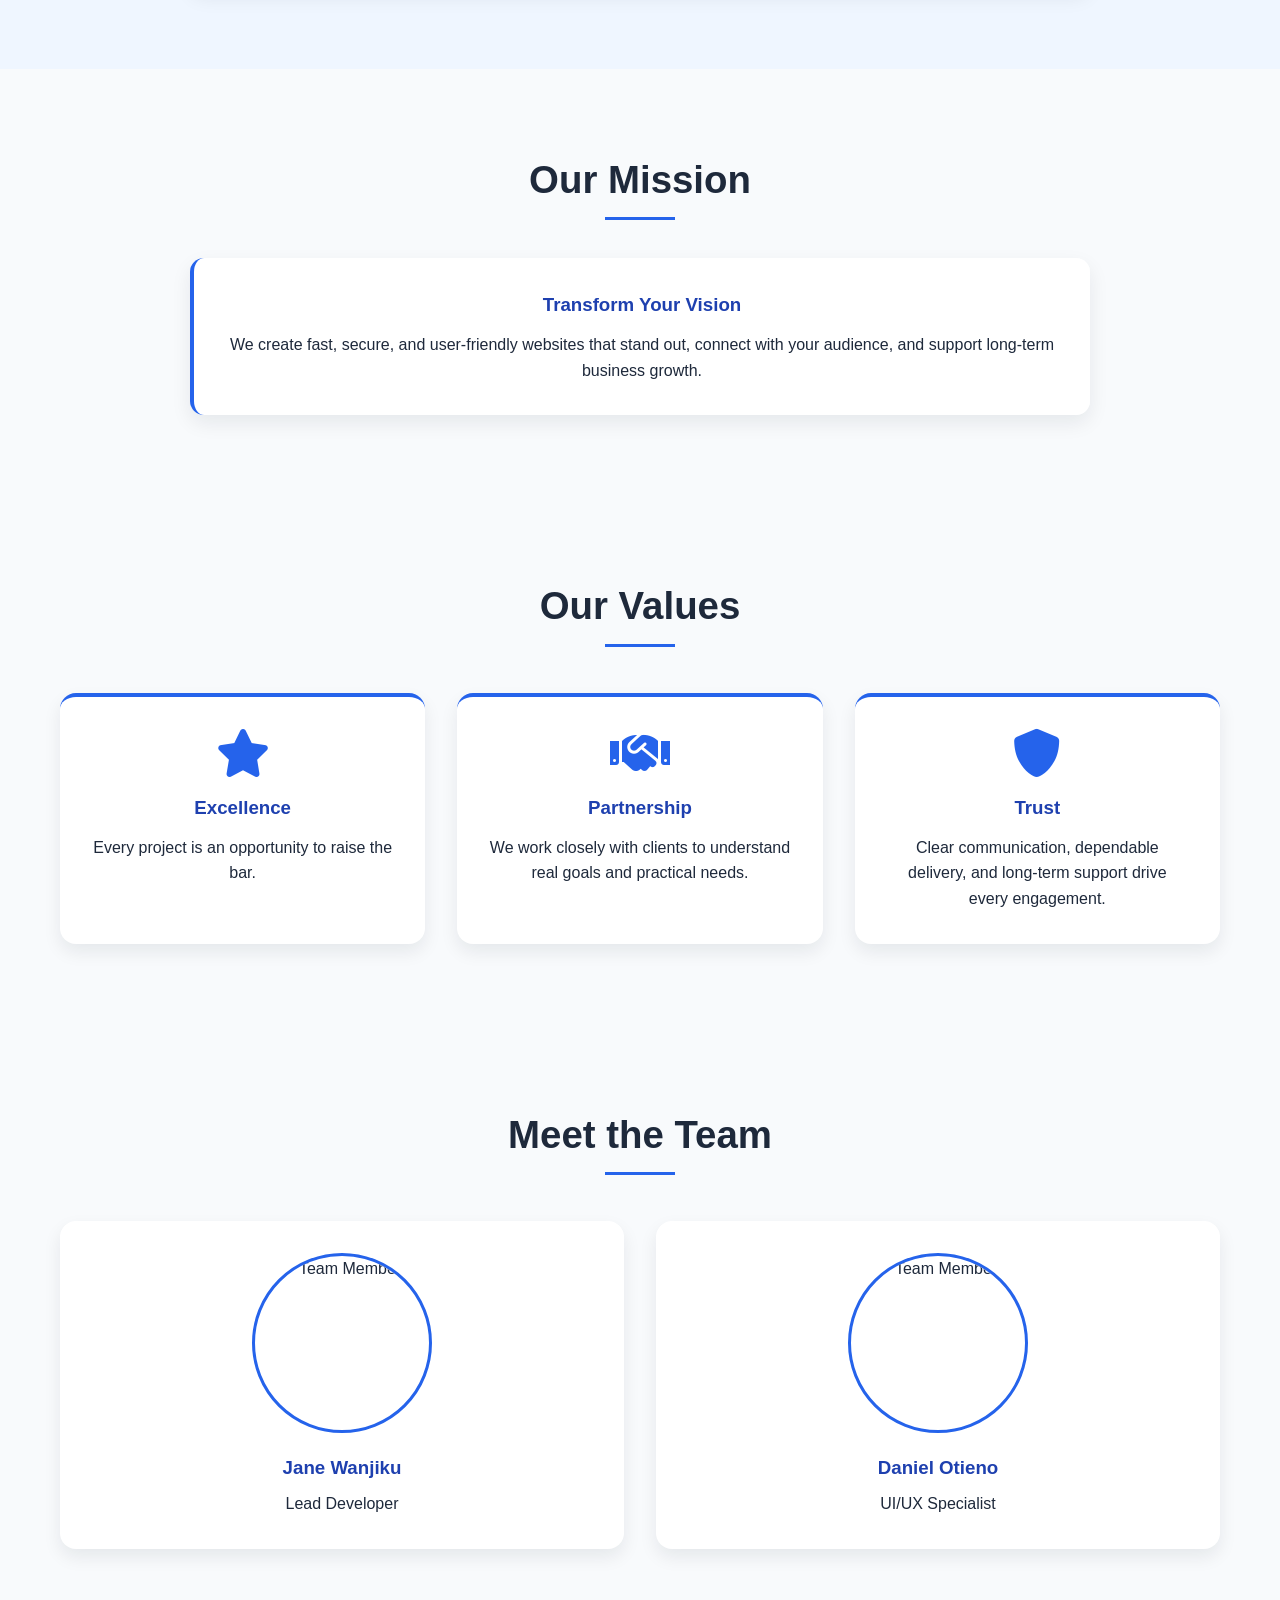
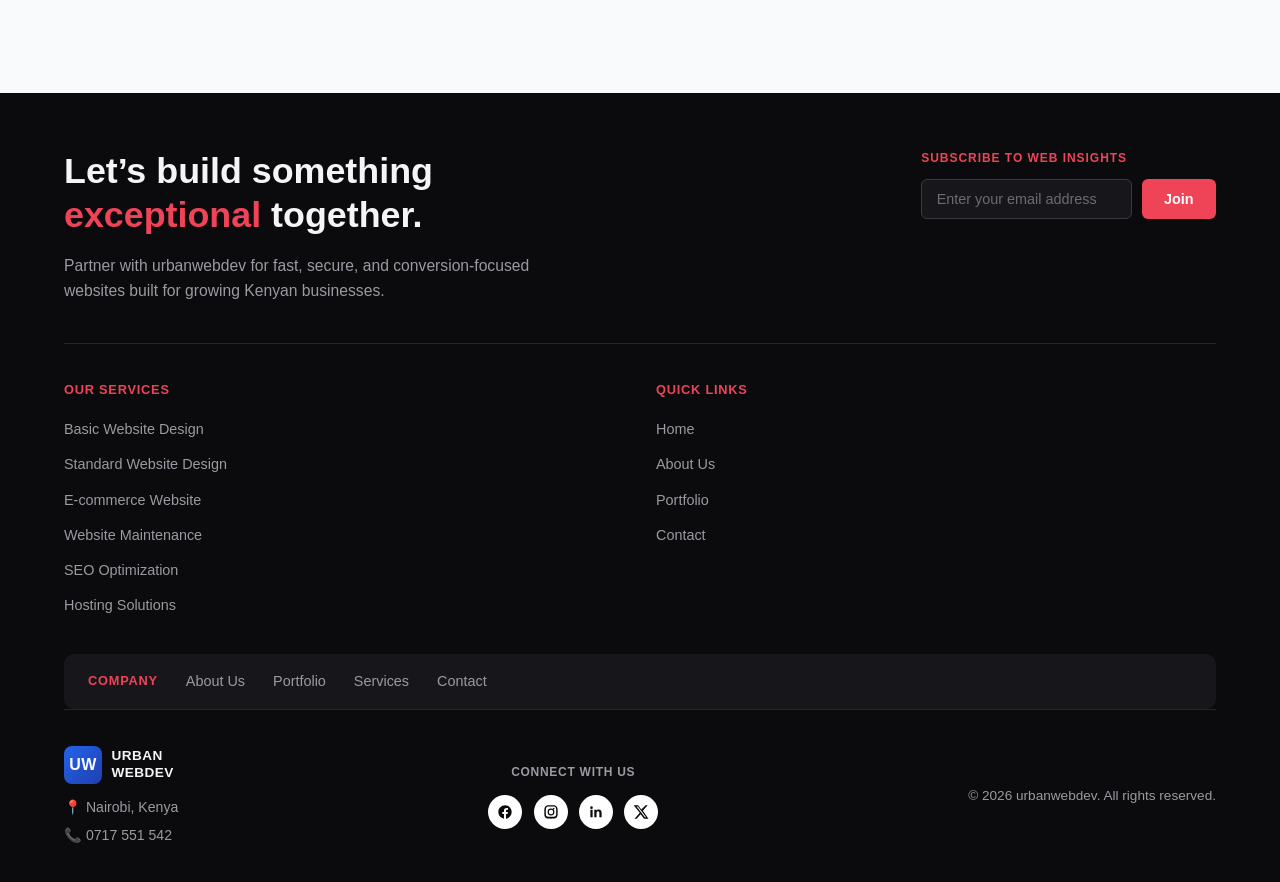
==== commit 72d4c07b: "Replaced image holders with real images" ====
--- a/about/index.html
+++ b/about/index.html
@@ -73,12 +73,12 @@
         </div>
         <div class="hero-split-visual">
             <div class="visual-grid">
-                <div class="visual-card card-a anim-spin" style="--spin-duration: 22s;"><img src="../assets/images/tech-featured-ai-models-026.svg" alt="Abstract tech visual" loading="lazy"></div>
-                <div class="visual-card card-b anim-slide" style="--slide-duration: 7s;"><img src="../assets/images/tech-featured-ai-models-027.svg" alt="Abstract tech visual" loading="lazy"></div>
-                <div class="visual-card card-c anim-slide" style="--slide-duration: 5s;"><img src="../assets/images/tech-featured-ai-models-028.svg" alt="Abstract tech visual" loading="lazy"></div>
-                <div class="visual-card card-d anim-spin" style="--spin-duration: 28s;"><img src="../assets/images/tech-featured-ai-models-029.svg" alt="Abstract tech visual" loading="lazy"></div>
-                <div class="visual-card card-e anim-slide" style="--slide-duration: 6s;"><img src="../assets/images/tech-featured-ai-models-030.svg" alt="Abstract tech visual" loading="lazy"></div>
-                <div class="visual-card card-f anim-spin" style="--spin-duration: 18s;"><img src="../assets/images/tech-featured-ai-models-031.svg" alt="Abstract tech visual" loading="lazy"></div>
+                <div class="visual-card card-a anim-spin" style="--spin-duration: 22s;"><img src="../assets/images/Custom_erp_systems.svg" alt="Business dashboard illustration" loading="lazy"></div>
+                <div class="visual-card card-b anim-slide" style="--slide-duration: 7s;"><img src="../assets/images/advanced%20ecommerce.svg" alt="Online store illustration" loading="lazy"></div>
+                <div class="visual-card card-c anim-slide" style="--slide-duration: 5s;"><img src="../assets/images/Data%20center%20nets.svg" alt="Data center server racks" loading="lazy"></div>
+                <div class="visual-card card-d anim-spin" style="--spin-duration: 28s;"><img src="../assets/images/cloud%20computing%20and%20orchestration.svg" alt="Cloud computing platform illustration" loading="lazy"></div>
+                <div class="visual-card card-e anim-slide" style="--slide-duration: 6s;"><img src="../assets/images/SEO.svg" alt="SEO and traffic analytics illustration" loading="lazy"></div>
+                <div class="visual-card card-f anim-spin" style="--spin-duration: 18s;"><img src="../assets/images/SAAS%20SYSTEMS.svg" alt="Project management software dashboard illustration" loading="lazy"></div>
             </div>
         </div>
     </header>
@@ -89,22 +89,22 @@
                 <span class="stat-number">6+</span>
                 <p>A small, focused team of designers and developers.</p>
             </div>
-            <div class="stat-tile image-tile anim-spin" style="--spin-duration: 24s;"><img src="../assets/images/tech-featured-portal-apps-082.svg" alt="Abstract tech visual" loading="lazy"></div>
+            <div class="stat-tile image-tile anim-spin" style="--spin-duration: 24s;"><img src="../assets/images/cloud%20computing%20and%20orchestration.svg" alt="Cloud computing platform illustration" loading="lazy"></div>
             <div class="stat-tile">
                 <span class="stat-number">98%</span>
                 <p>Clients who come back for their next project.</p>
             </div>
-            <div class="stat-tile image-tile anim-slide" style="--slide-duration: 6s;"><img src="../assets/images/tech-featured-portal-apps-083.svg" alt="Abstract tech visual" loading="lazy"></div>
+            <div class="stat-tile image-tile anim-slide" style="--slide-duration: 6s;"><img src="../assets/images/SEO.svg" alt="SEO and traffic analytics illustration" loading="lazy"></div>
             <div class="stat-tile">
                 <span class="stat-number">3+</span>
                 <p>Years delivering websites for Kenyan businesses.</p>
             </div>
-            <div class="stat-tile image-tile anim-spin" style="--spin-duration: 32s;"><img src="../assets/images/tech-featured-portal-apps-084.svg" alt="Abstract tech visual" loading="lazy"></div>
+            <div class="stat-tile image-tile anim-spin" style="--spin-duration: 32s;"><img src="../assets/images/SAAS%20SYSTEMS.svg" alt="Project management software dashboard illustration" loading="lazy"></div>
             <div class="stat-tile">
                 <span class="stat-number">4.8★</span>
                 <p>Average rating from satisfied clients.</p>
             </div>
-            <div class="stat-tile image-tile anim-slide" style="--slide-duration: 8s;"><img src="../assets/images/tech-featured-portal-apps-085.svg" alt="Abstract tech visual" loading="lazy"></div>
+            <div class="stat-tile image-tile anim-slide" style="--slide-duration: 8s;"><img src="../assets/images/Custom_erp_systems.svg" alt="Business dashboard illustration" loading="lazy"></div>
             <div class="stat-tile">
                 <span class="stat-number">50+</span>
                 <p>Websites launched for businesses across Kenya.</p>
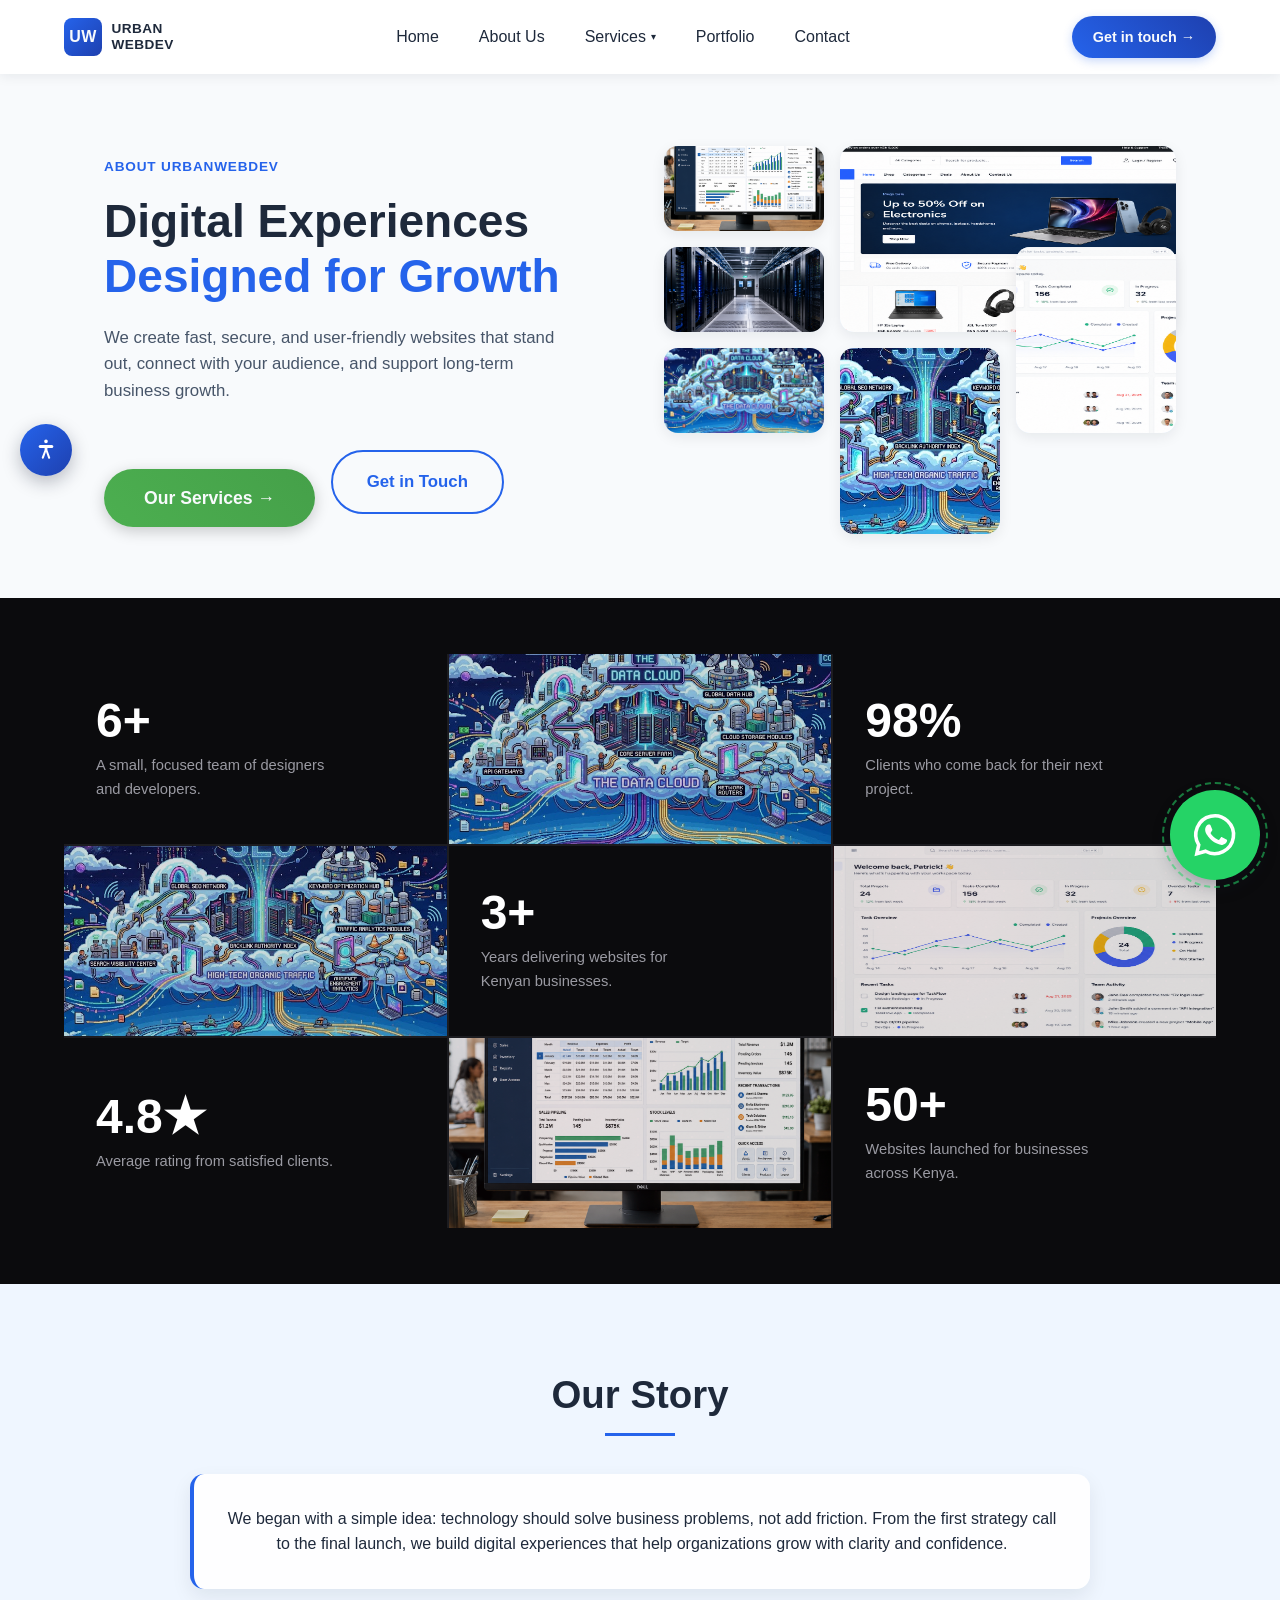
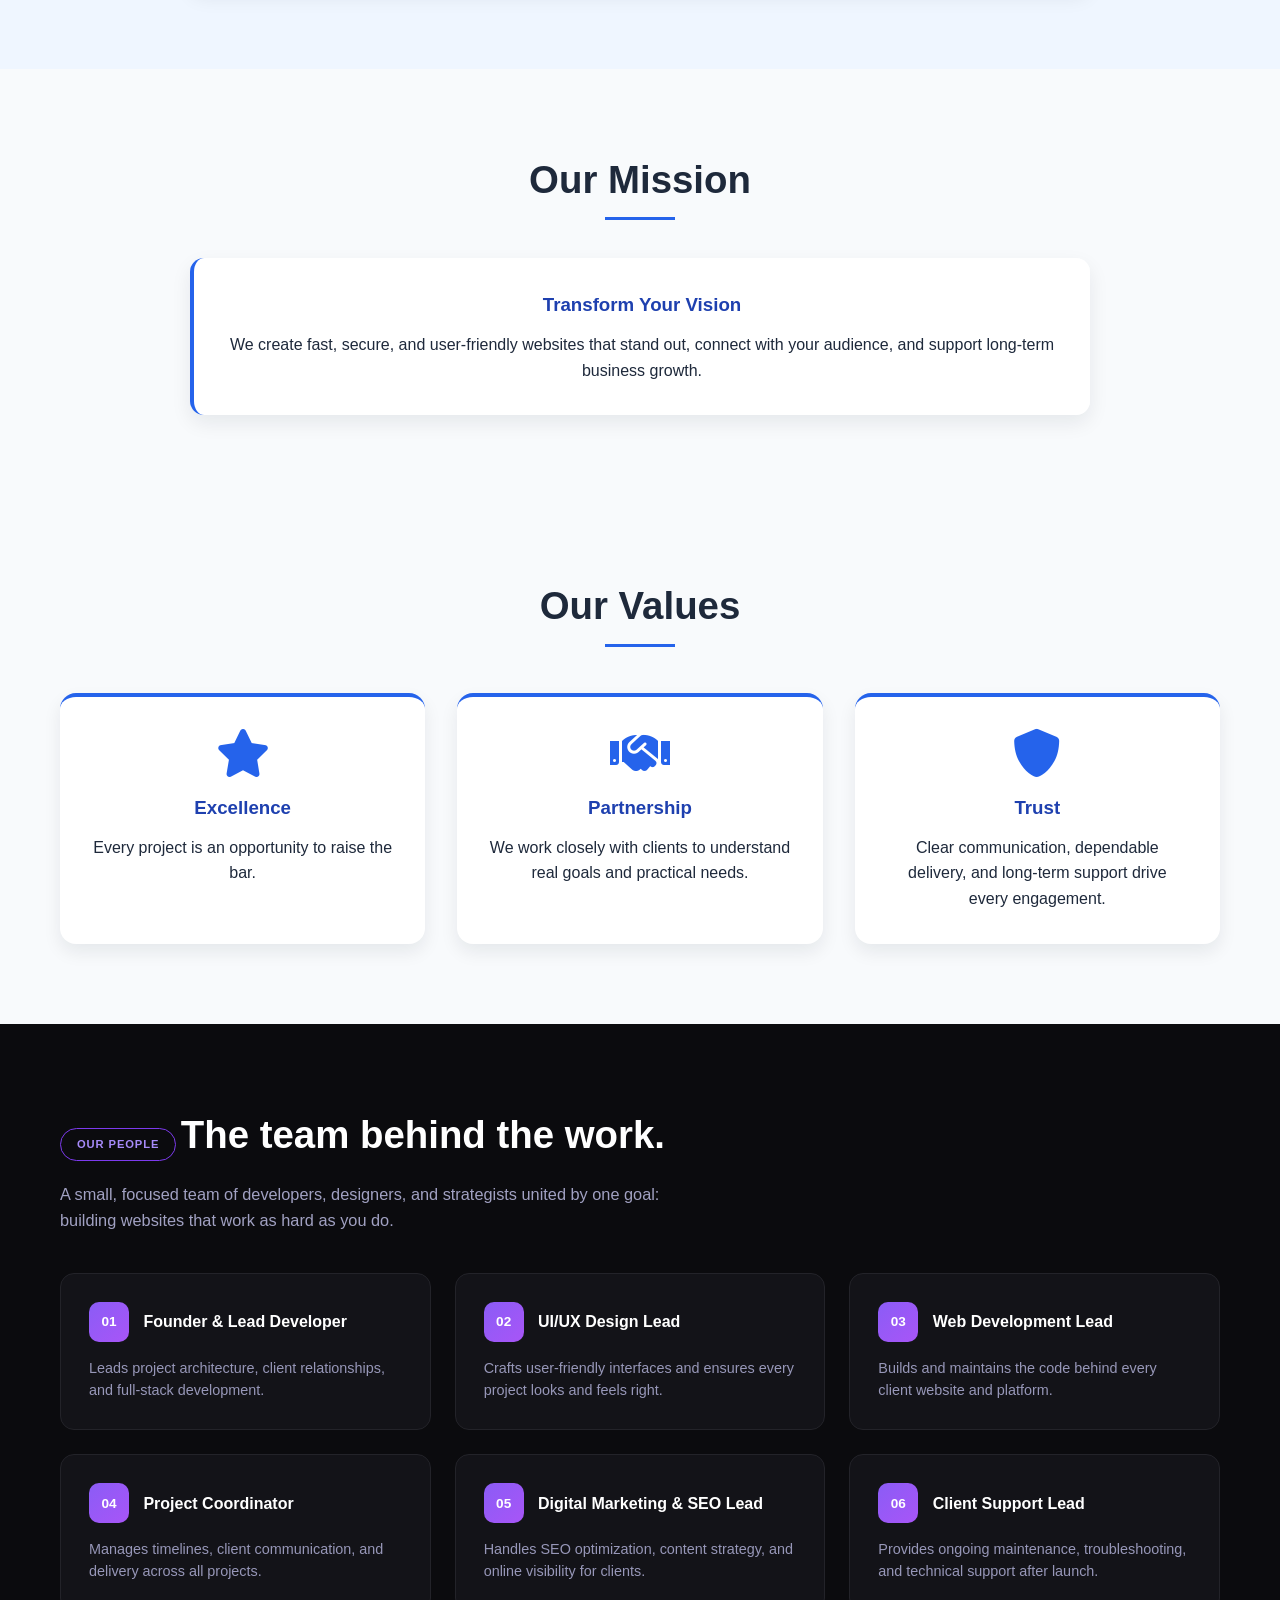
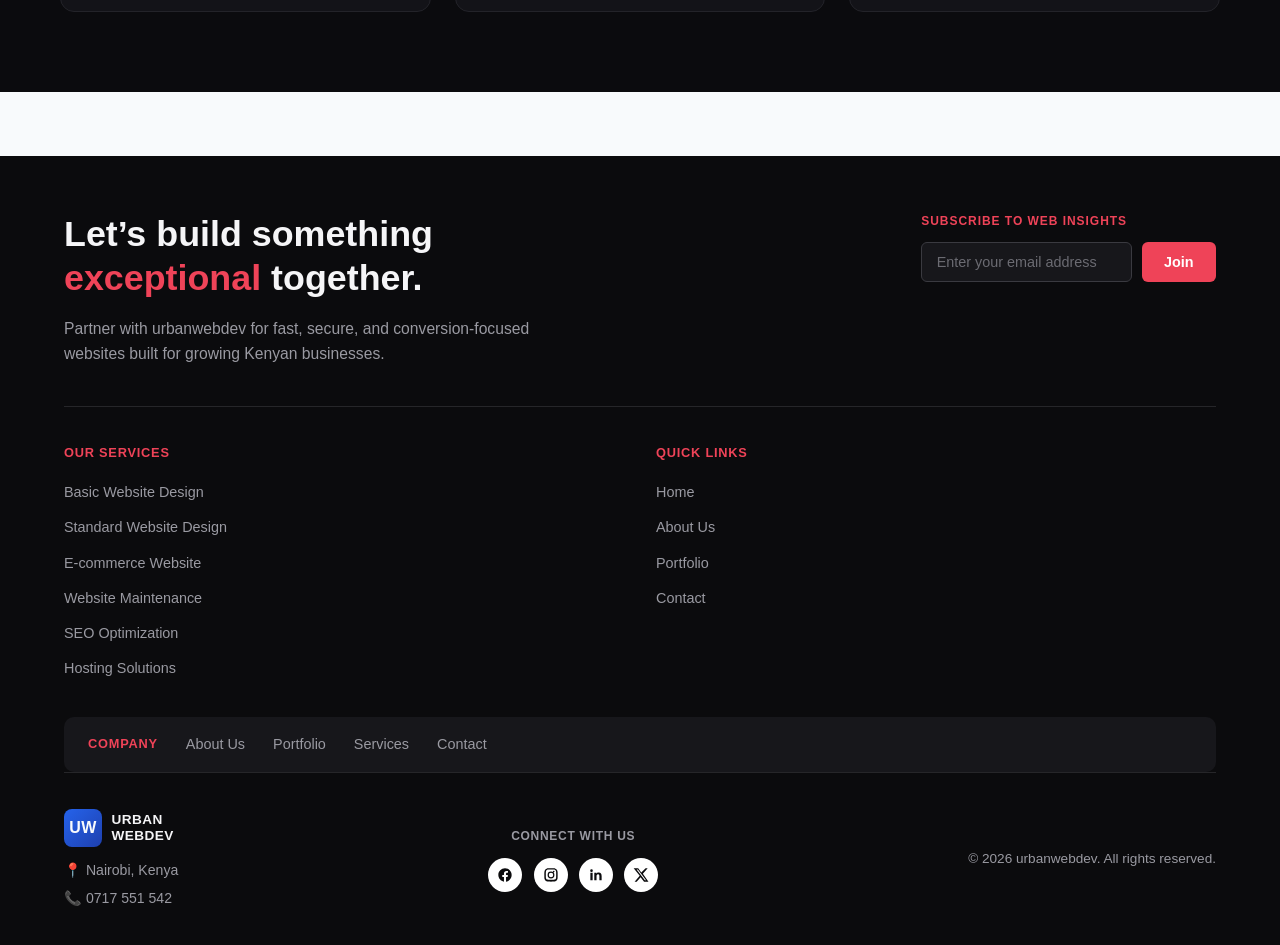
==== commit 7fe55bb4: "Updated meet-the-team section" ====
--- a/about/index.html
+++ b/about/index.html
@@ -154,17 +154,51 @@
 
     <section class="content-section team-section">
         <div class="container">
-            <h2 class="section-title animate">Meet the Team</h2>
+            <span class="team-eyebrow">Our People</span>
+            <h2 class="section-title animate">The team behind the work.</h2>
+            <p class="team-intro">A small, focused team of developers, designers, and strategists united by one goal: building websites that work as hard as you do.</p>
             <div class="team-grid">
                 <div class="team-member">
-                    <img src="https://via.placeholder.com/200" alt="Team Member">
-                    <h3>Jane Wanjiku</h3>
-                    <p>Lead Developer</p>
-                </div>
-                <div class="team-member">
-                    <img src="https://via.placeholder.com/200" alt="Team Member">
-                    <h3>Daniel Otieno</h3>
-                    <p>UI/UX Specialist</p>
+                    <div class="team-member-header">
+                        <span class="team-badge">01</span>
+                        <h3>Founder &amp; Lead Developer</h3>
+                    </div>
+                    <p>Leads project architecture, client relationships, and full-stack development.</p>
+                </div>
+                <div class="team-member">
+                    <div class="team-member-header">
+                        <span class="team-badge">02</span>
+                        <h3>UI/UX Design Lead</h3>
+                    </div>
+                    <p>Crafts user-friendly interfaces and ensures every project looks and feels right.</p>
+                </div>
+                <div class="team-member">
+                    <div class="team-member-header">
+                        <span class="team-badge">03</span>
+                        <h3>Web Development Lead</h3>
+                    </div>
+                    <p>Builds and maintains the code behind every client website and platform.</p>
+                </div>
+                <div class="team-member">
+                    <div class="team-member-header">
+                        <span class="team-badge">04</span>
+                        <h3>Project Coordinator</h3>
+                    </div>
+                    <p>Manages timelines, client communication, and delivery across all projects.</p>
+                </div>
+                <div class="team-member">
+                    <div class="team-member-header">
+                        <span class="team-badge">05</span>
+                        <h3>Digital Marketing &amp; SEO Lead</h3>
+                    </div>
+                    <p>Handles SEO optimization, content strategy, and online visibility for clients.</p>
+                </div>
+                <div class="team-member">
+                    <div class="team-member-header">
+                        <span class="team-badge">06</span>
+                        <h3>Client Support Lead</h3>
+                    </div>
+                    <p>Provides ongoing maintenance, troubleshooting, and technical support after launch.</p>
                 </div>
             </div>
         </div>
--- a/assets/styles/about.css
+++ b/assets/styles/about.css
@@ -116,8 +116,7 @@
 }
 
 html[data-theme="dark"] .mission-card h3,
-html[data-theme="dark"] .value-card h3,
-html[data-theme="dark"] .team-member h3 {
+html[data-theme="dark"] .value-card h3 {
     color: #93c5fd;
 }
 
@@ -125,13 +124,8 @@
     color: #93c5fd;
 }
 
-html[data-theme="dark"] .value-card,
-html[data-theme="dark"] .team-member {
+html[data-theme="dark"] .value-card {
     box-shadow: 0 8px 18px rgba(0, 0, 0, 0.4);
-}
-
-html[data-theme="dark"] .team-member img {
-    border-color: #93c5fd;
 }
 
 .values-grid {
@@ -166,19 +160,55 @@
     margin-bottom: 0.75rem;
 }
 
+.team-section {
+    background: #0b0b0e;
+    text-align: left;
+}
+
+.team-eyebrow {
+    display: inline-block;
+    padding: 0.4rem 1rem;
+    border: 1px solid #7c3aed;
+    border-radius: 999px;
+    color: #a78bfa;
+    font-size: 0.7rem;
+    font-weight: 700;
+    letter-spacing: 0.08em;
+    text-transform: uppercase;
+    margin-bottom: 1.25rem;
+}
+
+.team-section .section-title {
+    color: #ffffff;
+    text-align: left;
+    margin-bottom: 1rem;
+}
+
+.team-section .section-title::after {
+    display: none;
+}
+
+.team-intro {
+    color: #a1a1c2;
+    font-size: 1.02rem;
+    max-width: 640px;
+    margin-bottom: 0;
+}
+
 .team-grid {
     display: grid;
-    grid-template-columns: repeat(auto-fit, minmax(220px, 1fr));
-    gap: 2rem;
+    grid-template-columns: repeat(3, 1fr);
+    gap: 1.5rem;
     margin-top: 2.5rem;
 }
 
 .team-member {
-    background: var(--surface);
-    border-radius: 16px;
-    padding: 2rem 1.5rem;
-    text-align: center;
-    box-shadow: 0 8px 18px var(--shadow);
+    background: #131318;
+    border: 1px solid #232329;
+    border-radius: 14px;
+    padding: 1.75rem;
+    text-align: left;
+    box-shadow: none;
     opacity: 0;
     transform: translateY(20px);
     transition: all 0.4s ease;
@@ -189,18 +219,38 @@
     transform: translateY(0);
 }
 
-.team-member img {
-    width: 180px;
-    height: 180px;
-    border-radius: 50%;
-    margin: 0 auto 1.25rem;
-    border: 3px solid var(--primary-blue);
-    object-fit: cover;
+.team-member-header {
+    display: flex;
+    align-items: center;
+    gap: 0.9rem;
+    margin-bottom: 1rem;
+}
+
+.team-badge {
+    display: flex;
+    align-items: center;
+    justify-content: center;
+    width: 40px;
+    height: 40px;
+    flex-shrink: 0;
+    border-radius: 10px;
+    background: linear-gradient(135deg, #8b5cf6, #a855f7);
+    color: #ffffff;
+    font-weight: 700;
+    font-size: 0.85rem;
 }
 
 .team-member h3 {
-    color: var(--dark-blue);
-    margin-bottom: 0.5rem;
+    color: #ffffff;
+    font-size: 1rem;
+    margin: 0;
+}
+
+.team-member p {
+    color: #9797b8;
+    font-size: 0.9rem;
+    line-height: 1.5;
+    margin: 0;
 }
 
 .cta-button {
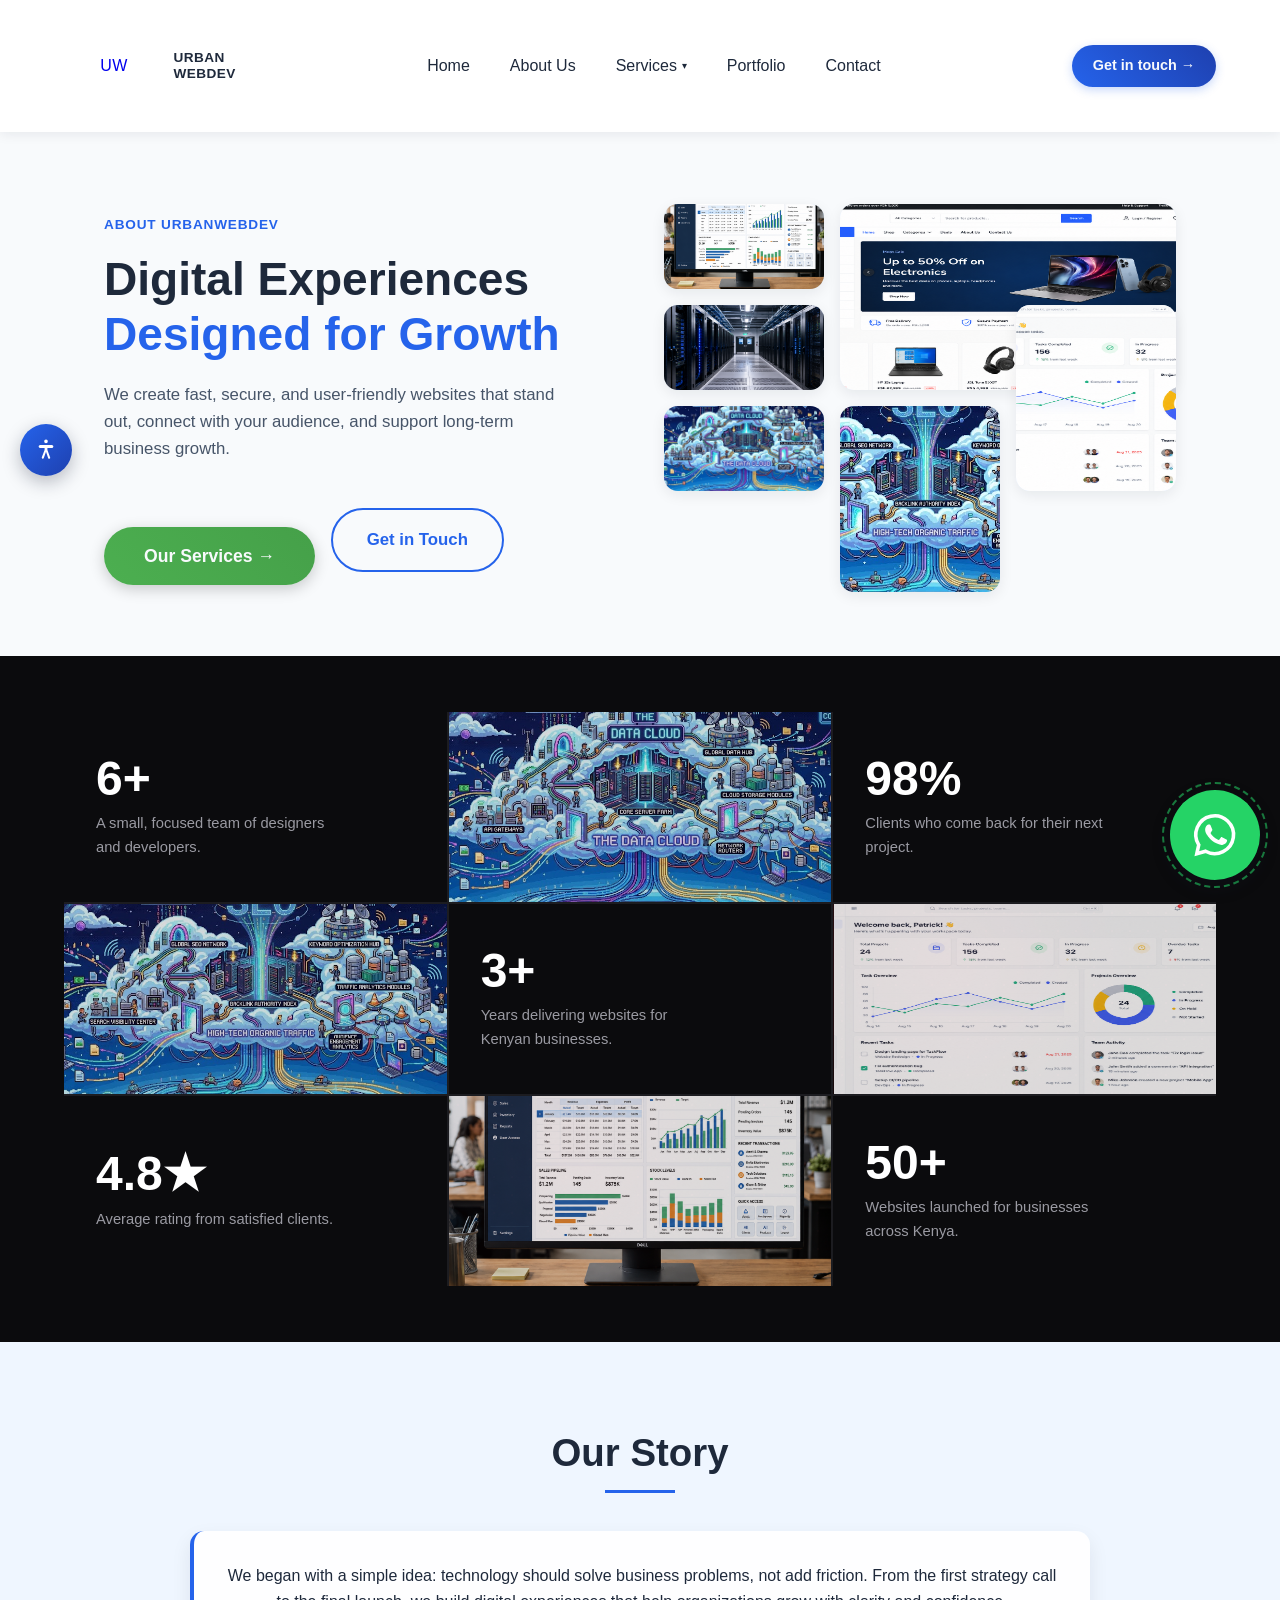
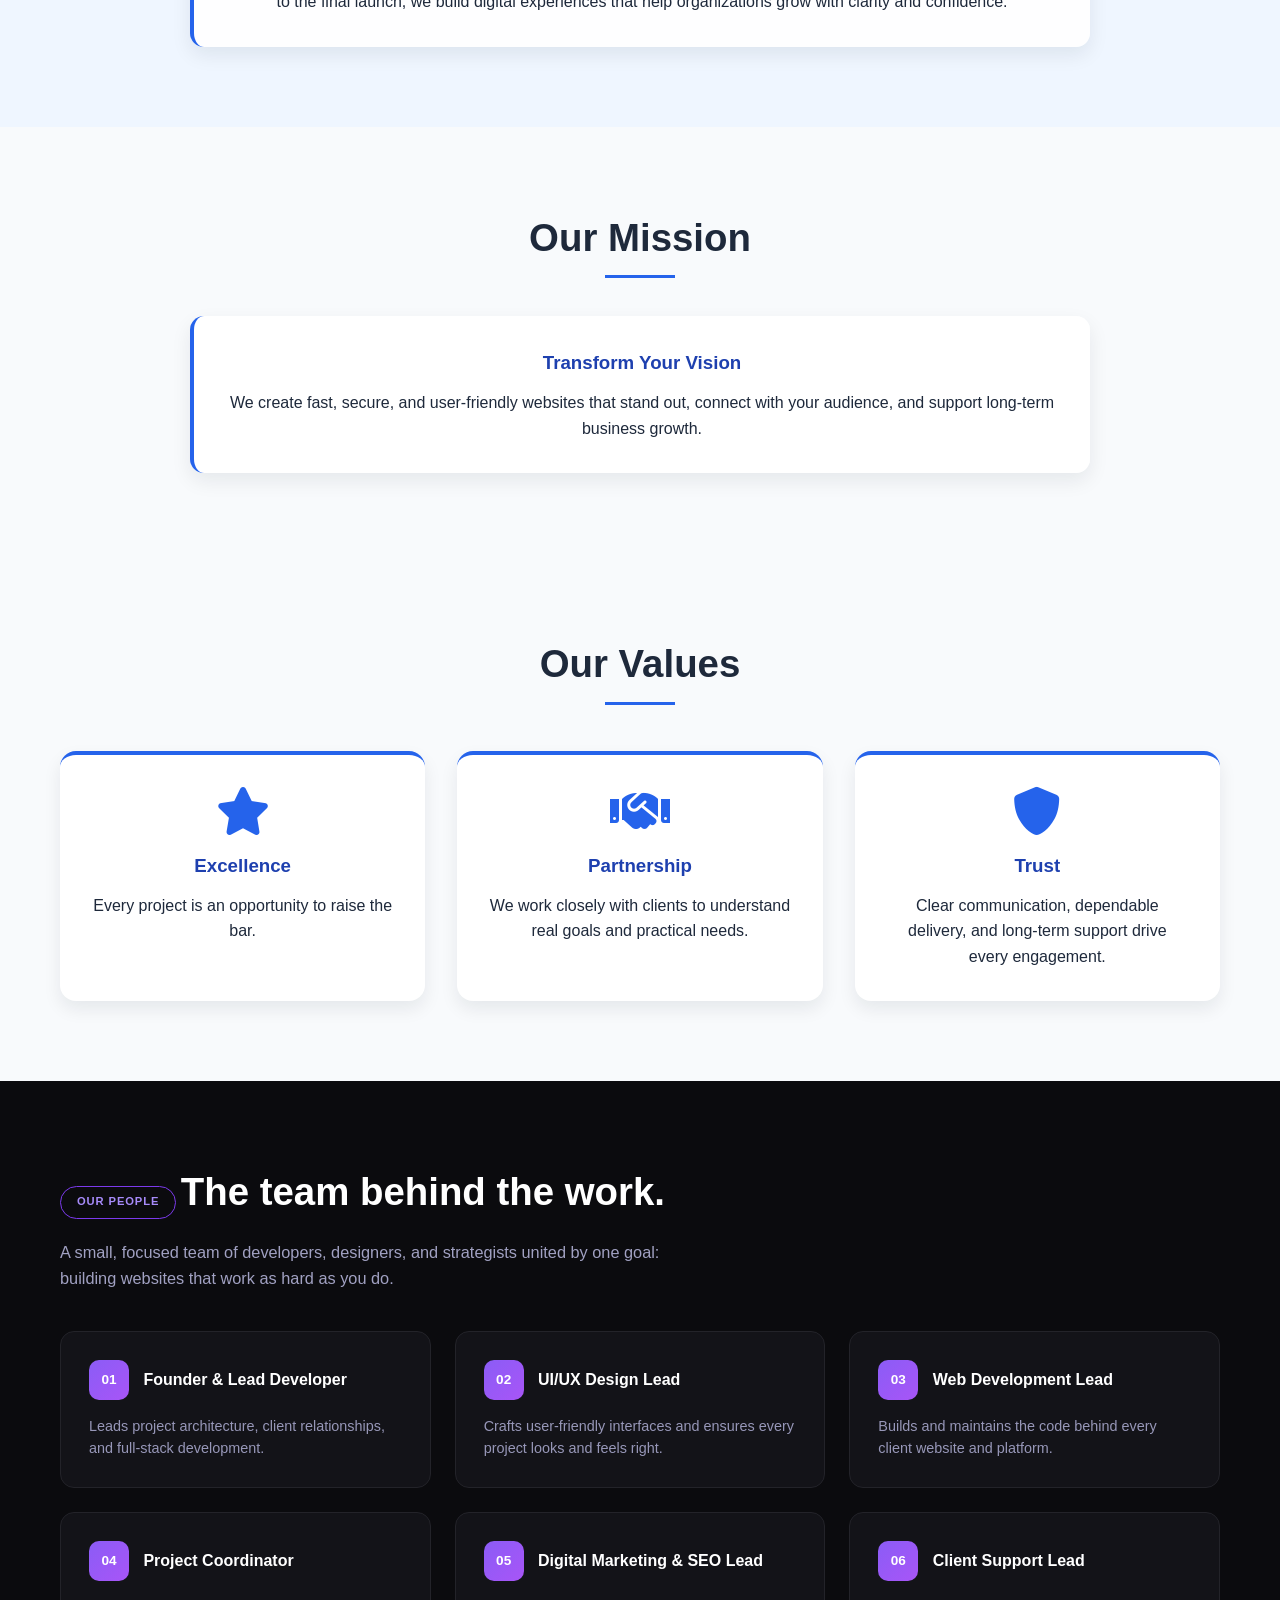
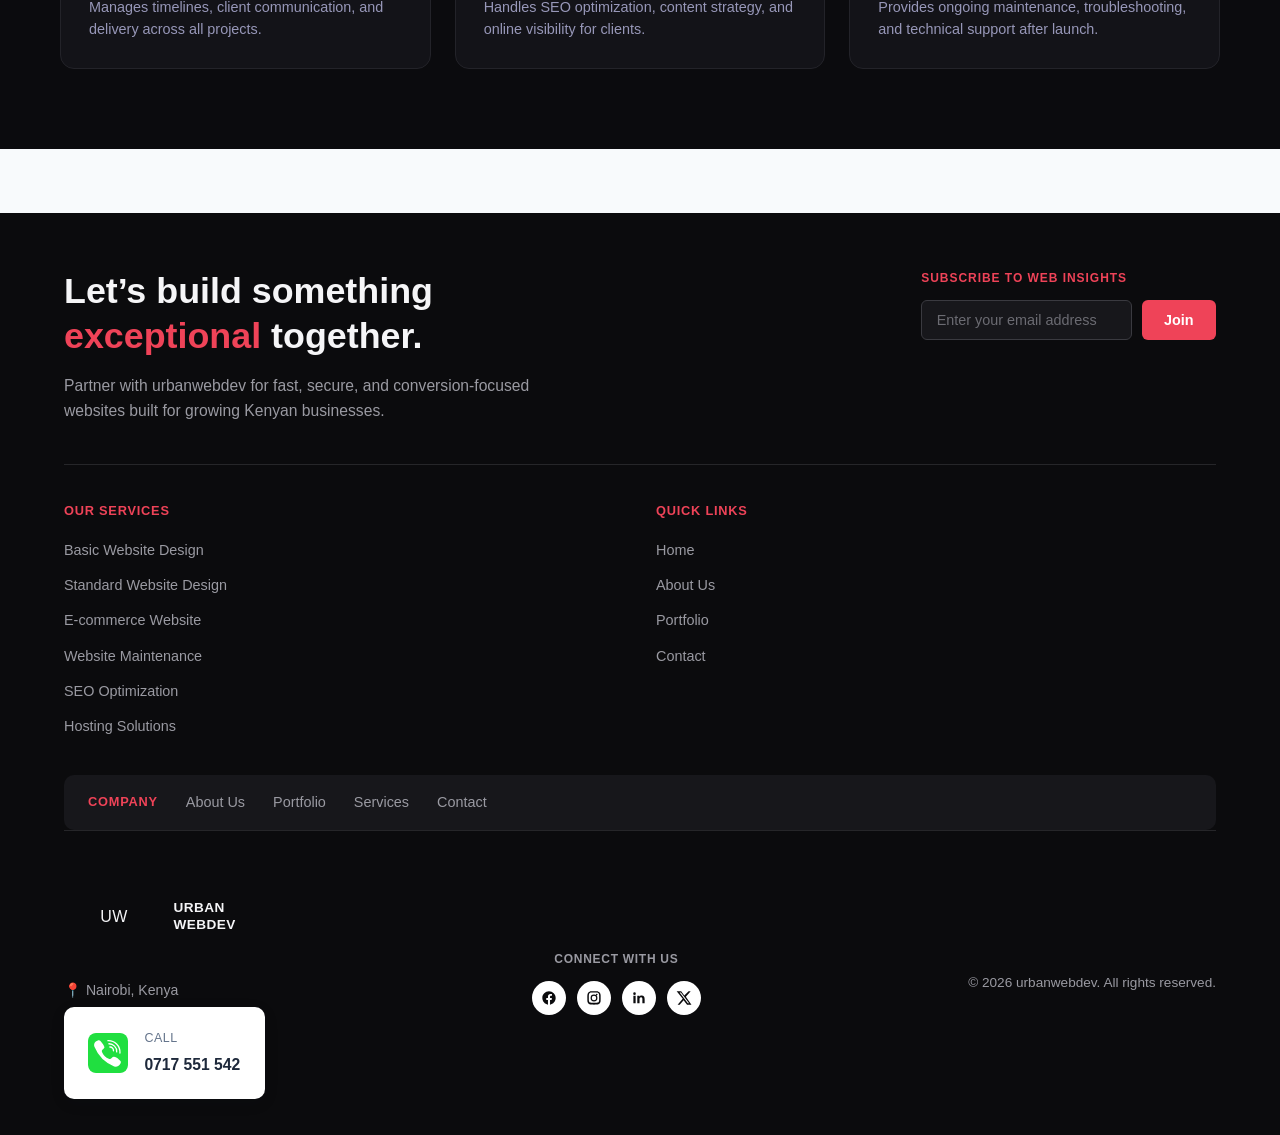
==== commit d1a2eab7: "Update on SEO rich keywordswise, Services Page" ====
--- a/about/index.html
+++ b/about/index.html
@@ -10,7 +10,35 @@
     <!-- End Google Tag Manager -->
     <meta charset="UTF-8">
     <meta name="viewport" content="width=device-width, initial-scale=1.0">
-    <title>About Us - urbanwebdev</title>
+    <title>About Us | Web Development Company in Nairobi, Kenya - urbanwebdev</title>
+    <meta name="description" content="Learn about urbanwebdev, a Nairobi-based web development and software development company helping Kenyan businesses grow online through custom websites and digital solutions." />
+    <meta name="keywords" content="web development company Kenya, about urbanwebdev, web design agency Nairobi, software development team Kenya, Nairobi web developers" />
+    <meta name="robots" content="index, follow" />
+    <meta name="author" content="urbanwebdev" />
+    <link rel="canonical" href="https://urbanwebdevelopers.com/about/" />
+
+    <!-- Geo tags for local SEO (Nairobi, Kenya) -->
+    <meta name="geo.region" content="KE-30" />
+    <meta name="geo.placename" content="Nairobi, Kenya" />
+    <meta name="geo.position" content="-1.286389;36.817223" />
+    <meta name="ICBM" content="-1.286389, 36.817223" />
+
+    <!-- Open Graph / Facebook / WhatsApp -->
+    <meta property="og:type" content="website" />
+    <meta property="og:url" content="https://urbanwebdevelopers.com/about/" />
+    <meta property="og:title" content="About Us | Web Development Company in Nairobi, Kenya - urbanwebdev" />
+    <meta property="og:description" content="Learn about urbanwebdev, a Nairobi-based web development and software development company helping Kenyan businesses grow online through custom websites and digital solutions." />
+    <meta property="og:image" content="https://urbanwebdevelopers.com/assets/brand-logo/UWD%20Brand-Logo.svg" />
+    <meta property="og:site_name" content="urbanwebdev" />
+    <meta property="og:locale" content="en_KE" />
+
+    <!-- Twitter Card -->
+    <meta name="twitter:card" content="summary_large_image" />
+    <meta name="twitter:title" content="About Us | Web Development Company in Nairobi, Kenya - urbanwebdev" />
+    <meta name="twitter:description" content="Learn about urbanwebdev, a Nairobi-based web development and software development company helping Kenyan businesses grow online through custom websites and digital solutions." />
+    <meta name="twitter:image" content="https://urbanwebdevelopers.com/assets/brand-logo/UWD%20Brand-Logo.svg" />
+
+    <meta name="theme-color" content="#2563eb" />
     <link rel="stylesheet" href="https://cdnjs.cloudflare.com/ajax/libs/font-awesome/6.0.0/css/all.min.css">
     <link rel="stylesheet" href="../assets/styles/styles.css">
     <link rel="stylesheet" href="../assets/styles/about.css">
@@ -263,7 +291,13 @@
                     <span class="brand-text">URBAN<br>WEBDEV</span>
                 </a>
                 <p>📍 Nairobi, Kenya</p>
-                <p class="footer-phone">📞 0717 551 542</p>
+                <a href="tel:+254717551542" class="contact-method-card">
+                <img src="../assets/icons/phone.svg" alt="" width="40" height="40">
+                <span>
+                    <span class="method-label">Call</span>
+                    <span class="method-value">0717 551 542</span>
+                </span>
+            </a>
             </div>
 
             <div class="footer-social">
--- a/assets/styles/styles.css
+++ b/assets/styles/styles.css
@@ -1,1840 +1,1938 @@
 :root {
-    --primary-blue: #2563eb;
-    --dark-blue: #1e40af;
-    --light-blue: #dbeafe;
-    --text-dark: #1e293b;
-    --text-light: #f8fafc;
-    --background: #f8fafc;
-    --card-bg: #ffffff;
+  --primary-blue: #2563eb;
+  --dark-blue: #1e40af;
+  --light-blue: #dbeafe;
+  --text-dark: #1e293b;
+  --text-light: #f8fafc;
+  --background: #f8fafc;
+  --card-bg: #ffffff;
 }
 
 * {
-    margin: 0;
-    padding: 0;
-    box-sizing: border-box;
-    font-family: 'Segoe UI', sans-serif;
+  margin: 0;
+  padding: 0;
+  box-sizing: border-box;
+  font-family: "Segoe UI", sans-serif;
 }
 
 html {
-    scroll-behavior: smooth;
+  scroll-behavior: smooth;
 }
 
 body {
-    line-height: 1.6;
-    color: var(--text-dark);
-    background: var(--background);
+  line-height: 1.6;
+  color: var(--text-dark);
+  background: var(--background);
 }
 
 img {
-    max-width: 100%;
-    display: block;
+  max-width: 100%;
+  display: block;
 }
 
 /* Navigation */
 .navbar {
-    position: sticky;
-    top: 0;
-    z-index: 1000;
-    background: rgba(255, 255, 255, 0.96);
-    backdrop-filter: blur(8px);
-    box-shadow: 0 2px 12px rgba(15, 23, 42, 0.08);
-    padding: 1rem 5%;
-    animation: slideIn 0.5s ease-out;
+  position: sticky;
+  top: 0;
+  z-index: 1000;
+  background: rgba(255, 255, 255, 0.96);
+  backdrop-filter: blur(8px);
+  box-shadow: 0 2px 12px rgba(15, 23, 42, 0.08);
+  padding: 1rem 5%;
+  animation: slideIn 0.5s ease-out;
 }
 
 .navbar-inner {
-    display: flex;
-    align-items: center;
-    justify-content: space-between;
-    gap: 1.5rem;
-    max-width: 1200px;
-    margin: 0 auto;
+  display: flex;
+  align-items: center;
+  justify-content: space-between;
+  gap: 1.5rem;
+  max-width: 1200px;
+  margin: 0 auto;
 }
 
 .brand {
-    display: flex;
-    align-items: center;
-    gap: 0.6rem;
-    text-decoration: none;
-    flex-shrink: 0;
+  display: flex;
+  align-items: center;
+  gap: 0.6rem;
+  text-decoration: none;
+  flex-shrink: 0;
 }
 
 .brand-mark {
-    display: flex;
-    align-items: center;
-    justify-content: center;
-    width: 38px;
-    height: 38px;
-    border-radius: 8px;
-    background: linear-gradient(135deg, var(--primary-blue), var(--dark-blue));
-    color: var(--text-light);
-    font-weight: 800;
-    font-size: 1rem;
-    letter-spacing: 0.02em;
+  display: flex;
+  align-items: center;
+  justify-content: center;
+  width: 100px;
+  height: 100px;
+  border-radius: 8px;
+  /* background: linear-gradient(135deg, var(--primary-blue), var(--dark-blue)); */
+  /* color: var(--text-light); */
+  /* font-weight: 800; */
+  /* font-size: 1.5rem; */
+  letter-spacing: 0.02em;
 }
 
 .brand-text {
-    font-weight: 800;
-    font-size: 0.85rem;
-    line-height: 1.2;
-    color: var(--text-dark);
-    letter-spacing: 0.03em;
+  font-weight: 800;
+  font-size: 0.85rem;
+  line-height: 1.2;
+  color: var(--text-dark);
+  letter-spacing: 0.03em;
 }
 
 .nav-links {
-    display: flex;
-    align-items: center;
-    gap: 0.5rem;
-    flex-wrap: wrap;
+  display: flex;
+  align-items: center;
+  gap: 0.5rem;
+  flex-wrap: wrap;
 }
 
 .nav-links a {
-    color: var(--text-dark);
-    text-decoration: none;
-    padding: 0.5rem 1rem;
-    border-radius: 5px;
-    font-weight: 500;
-    transition: background-color 0.3s ease, transform 0.3s ease, color 0.3s ease;
+  color: var(--text-dark);
+  text-decoration: none;
+  padding: 0.5rem 1rem;
+  border-radius: 5px;
+  font-weight: 500;
+  transition:
+    background-color 0.3s ease,
+    transform 0.3s ease,
+    color 0.3s ease;
 }
 
 .nav-links a:hover {
-    color: var(--primary-blue);
-    background-color: #dfeaff;
-    transform: translateY(-2px);
+  color: var(--primary-blue);
+  background-color: #dfeaff;
+  transform: translateY(-2px);
 }
 
 .nav-dropdown {
-    position: relative;
-    display: inline-flex;
-    align-items: center;
+  position: relative;
+  display: inline-flex;
+  align-items: center;
 }
 
 .nav-dropdown-toggle {
-    display: inline-flex;
-    align-items: center;
-    gap: 0.3rem;
+  display: inline-flex;
+  align-items: center;
+  gap: 0.3rem;
 }
 
 .dropdown-caret {
-    font-size: 0.65em;
-    line-height: 1;
-    transition: transform 0.2s ease;
+  font-size: 0.65em;
+  line-height: 1;
+  transition: transform 0.2s ease;
 }
 
 .nav-dropdown:hover .dropdown-caret,
 .nav-dropdown:focus-within .dropdown-caret,
 .nav-dropdown.dropdown-open .dropdown-caret {
-    transform: rotate(180deg);
+  transform: rotate(180deg);
 }
 
 .nav-dropdown-menu {
-    position: absolute;
-    top: 100%;
-    left: 0;
-    margin-top: 0.4rem;
-    min-width: 260px;
-    max-height: 70vh;
-    overflow-y: auto;
-    background: var(--card-bg);
-    border-radius: 10px;
-    box-shadow: 0 12px 30px rgba(15, 23, 42, 0.18);
-    padding: 0.5rem;
-    display: flex;
-    flex-direction: column;
-    gap: 0.15rem;
-    opacity: 0;
-    visibility: hidden;
-    transform: translateY(8px);
-    transition: opacity 0.2s ease, transform 0.2s ease, visibility 0.2s ease;
-    z-index: 1100;
+  position: absolute;
+  top: 100%;
+  left: 0;
+  margin-top: 0.4rem;
+  min-width: 260px;
+  max-height: 70vh;
+  overflow-y: auto;
+  background: var(--card-bg);
+  border-radius: 10px;
+  box-shadow: 0 12px 30px rgba(15, 23, 42, 0.18);
+  padding: 0.5rem;
+  display: flex;
+  flex-direction: column;
+  gap: 0.15rem;
+  opacity: 0;
+  visibility: hidden;
+  transform: translateY(8px);
+  transition:
+    opacity 0.2s ease,
+    transform 0.2s ease,
+    visibility 0.2s ease;
+  z-index: 1100;
 }
 
 .nav-dropdown:hover .nav-dropdown-menu,
 .nav-dropdown:focus-within .nav-dropdown-menu,
 .nav-dropdown.dropdown-open .nav-dropdown-menu {
+  opacity: 1;
+  visibility: visible;
+  transform: translateY(0);
+}
+
+.nav-dropdown-menu a {
+  padding: 0.55rem 0.75rem;
+  border-radius: 6px;
+  font-size: 0.86rem;
+  font-weight: 500;
+  color: var(--text-dark);
+  white-space: nowrap;
+  transition:
+    background-color 0.2s ease,
+    color 0.2s ease;
+}
+
+.nav-dropdown-menu a:hover {
+  background: var(--light-blue);
+  color: var(--primary-blue);
+  transform: none;
+}
+
+@media (max-width: 768px) {
+  .nav-dropdown {
+    width: 100%;
+    flex-direction: column;
+    align-items: stretch;
+  }
+
+  .nav-dropdown-toggle {
+    justify-content: space-between;
+    width: 100%;
+  }
+
+  .nav-dropdown-menu {
+    position: static;
     opacity: 1;
     visibility: visible;
+    transform: none;
+    box-shadow: none;
+    background: transparent;
+    max-height: 0;
+    overflow: hidden;
+    padding: 0;
+    margin-top: 0;
+    transition:
+      max-height 0.3s ease,
+      padding 0.3s ease;
+  }
+
+  .nav-dropdown.dropdown-open .nav-dropdown-menu {
+    max-height: 600px;
+    padding: 0.3rem 0 0.5rem 1.25rem;
+  }
+
+  .nav-dropdown-menu a {
+    color: var(--text-dark);
+    white-space: normal;
+  }
+}
+
+.navbar-actions {
+  display: flex;
+  align-items: center;
+  gap: 1rem;
+  flex-shrink: 0;
+}
+
+.nav-cta {
+  display: inline-flex;
+  align-items: center;
+  gap: 0.4rem;
+  padding: 0.6rem 1.3rem;
+  border-radius: 50px;
+  background: linear-gradient(45deg, var(--primary-blue), var(--dark-blue));
+  color: var(--text-light);
+  text-decoration: none;
+  font-weight: 600;
+  font-size: 0.9rem;
+  white-space: nowrap;
+  box-shadow: 0 3px 10px rgba(37, 99, 235, 0.25);
+  transition:
+    transform 0.2s ease,
+    box-shadow 0.2s ease;
+}
+
+.nav-cta:hover {
+  transform: translateY(-2px);
+  box-shadow: 0 6px 16px rgba(37, 99, 235, 0.35);
+}
+
+@keyframes slideIn {
+  from {
+    transform: translateY(-100%);
+  }
+  to {
     transform: translateY(0);
-}
-
-.nav-dropdown-menu a {
-    padding: 0.55rem 0.75rem;
-    border-radius: 6px;
-    font-size: 0.86rem;
-    font-weight: 500;
-    color: var(--text-dark);
-    white-space: nowrap;
-    transition: background-color 0.2s ease, color 0.2s ease;
-}
-
-.nav-dropdown-menu a:hover {
-    background: var(--light-blue);
-    color: var(--primary-blue);
-    transform: none;
-}
-
-@media (max-width: 768px) {
-    .nav-dropdown {
-        width: 100%;
-        flex-direction: column;
-        align-items: stretch;
-    }
-
-    .nav-dropdown-toggle {
-        justify-content: space-between;
-        width: 100%;
-    }
-
-    .nav-dropdown-menu {
-        position: static;
-        opacity: 1;
-        visibility: visible;
-        transform: none;
-        box-shadow: none;
-        background: transparent;
-        max-height: 0;
-        overflow: hidden;
-        padding: 0;
-        margin-top: 0;
-        transition: max-height 0.3s ease, padding 0.3s ease;
-    }
-
-    .nav-dropdown.dropdown-open .nav-dropdown-menu {
-        max-height: 600px;
-        padding: 0.3rem 0 0.5rem 1.25rem;
-    }
-
-    .nav-dropdown-menu a {
-        color: var(--text-dark);
-        white-space: normal;
-    }
-}
-
-.navbar-actions {
-    display: flex;
-    align-items: center;
-    gap: 1rem;
-    flex-shrink: 0;
-}
-
-.nav-cta {
-    display: inline-flex;
-    align-items: center;
-    gap: 0.4rem;
-    padding: 0.6rem 1.3rem;
-    border-radius: 50px;
-    background: linear-gradient(45deg, var(--primary-blue), var(--dark-blue));
-    color: var(--text-light);
-    text-decoration: none;
-    font-weight: 600;
-    font-size: 0.9rem;
-    white-space: nowrap;
-    box-shadow: 0 3px 10px rgba(37, 99, 235, 0.25);
-    transition: transform 0.2s ease, box-shadow 0.2s ease;
-}
-
-.nav-cta:hover {
-    transform: translateY(-2px);
-    box-shadow: 0 6px 16px rgba(37, 99, 235, 0.35);
-}
-
-@keyframes slideIn {
-    from {
-        transform: translateY(-100%);
-    }
-    to {
-        transform: translateY(0);
-    }
+  }
 }
 
 /* Hero Section */
 .hero {
-    background: linear-gradient(135deg, var(--primary-blue), var(--dark-blue));
-    color: white;
-    padding: 150px 20px 100px;
-    text-align: center;
-    animation: fadeIn 1s ease-in;
+  background: linear-gradient(135deg, var(--primary-blue), var(--dark-blue));
+  color: white;
+  padding: 150px 20px 100px;
+  text-align: center;
+  animation: fadeIn 1s ease-in;
 }
 
 .hero h1 {
-    font-size: clamp(2.2rem, 4vw, 4rem);
-    margin-bottom: 1rem;
+  font-size: clamp(2.2rem, 4vw, 4rem);
+  margin-bottom: 1rem;
 }
 
 .hero p {
-    max-width: 900px;
-    margin: 0 auto 1.5rem;
-    font-size: 1.1rem;
+  max-width: 900px;
+  margin: 0 auto 1.5rem;
+  font-size: 1.1rem;
 }
 
 @keyframes fadeIn {
-    from { opacity: 0; transform: translateY(20px); }
-    to { opacity: 1; transform: translateY(0); }
+  from {
+    opacity: 0;
+    transform: translateY(20px);
+  }
+  to {
+    opacity: 1;
+    transform: translateY(0);
+  }
 }
 
 /* Hero split layout (text + 2 actions left, visual right) — shared across all pages */
 .hero-split {
-    max-width: 1200px;
-    margin: 0 auto;
-    padding: 4.5rem 5% 4rem;
-    display: grid;
-    grid-template-columns: 1fr 1fr;
-    gap: 3rem;
-    align-items: center;
-    background: var(--background);
+  max-width: 1200px;
+  margin: 0 auto;
+  padding: 4.5rem 5% 4rem;
+  display: grid;
+  grid-template-columns: 1fr 1fr;
+  gap: 3rem;
+  align-items: center;
+  background: var(--background);
 }
 
 .hero-split-text .eyebrow {
-    display: inline-block;
-    text-transform: uppercase;
-    letter-spacing: 0.06em;
-    font-size: 0.85rem;
-    font-weight: 700;
-    color: var(--primary-blue);
-    margin-bottom: 1rem;
+  display: inline-block;
+  text-transform: uppercase;
+  letter-spacing: 0.06em;
+  font-size: 0.85rem;
+  font-weight: 700;
+  color: var(--primary-blue);
+  margin-bottom: 1rem;
 }
 
 .hero-split-text h1 {
-    font-size: clamp(2.1rem, 3.6vw, 3rem);
-    line-height: 1.2;
-    margin-bottom: 1.25rem;
-    color: var(--text-dark);
+  font-size: clamp(2.1rem, 3.6vw, 3rem);
+  line-height: 1.2;
+  margin-bottom: 1.25rem;
+  color: var(--text-dark);
 }
 
 .hero-split-text h1 .accent {
-    color: var(--primary-blue);
+  color: var(--primary-blue);
 }
 
 .hero-split-text > p {
-    color: #475569;
-    font-size: 1.05rem;
-    max-width: 480px;
-    margin-bottom: 2rem;
+  color: #475569;
+  font-size: 1.05rem;
+  max-width: 480px;
+  margin-bottom: 2rem;
 }
 
 .hero-split-actions {
-    display: flex;
-    align-items: center;
-    gap: 1rem;
-    flex-wrap: wrap;
+  display: flex;
+  align-items: center;
+  gap: 1rem;
+  flex-wrap: wrap;
 }
 
 .btn-outline {
-    display: inline-flex;
-    align-items: center;
-    gap: 0.4rem;
-    padding: 1em 2em;
-    font-size: 1.05rem;
-    font-weight: 600;
-    border-radius: 50px;
-    border: 2px solid var(--primary-blue);
-    color: var(--primary-blue);
-    text-decoration: none;
-    background: transparent;
-    transition: background-color 0.3s ease, color 0.3s ease, transform 0.3s ease;
+  display: inline-flex;
+  align-items: center;
+  gap: 0.4rem;
+  padding: 1em 2em;
+  font-size: 1.05rem;
+  font-weight: 600;
+  border-radius: 50px;
+  border: 2px solid var(--primary-blue);
+  color: var(--primary-blue);
+  text-decoration: none;
+  background: transparent;
+  transition:
+    background-color 0.3s ease,
+    color 0.3s ease,
+    transform 0.3s ease;
 }
 
 .btn-outline:hover {
-    background: var(--primary-blue);
-    color: var(--text-light);
-    transform: translateY(-2px);
+  background: var(--primary-blue);
+  color: var(--text-light);
+  transform: translateY(-2px);
 }
 
 .hero-split-visual {
-    width: 100%;
+  width: 100%;
 }
 
 .visual-grid {
-    display: grid;
-    grid-template-columns: repeat(3, 1fr);
-    grid-auto-rows: 85px;
-    gap: 1rem;
+  display: grid;
+  grid-template-columns: repeat(3, 1fr);
+  grid-auto-rows: 85px;
+  gap: 1rem;
 }
 
 .visual-card {
-    position: relative;
-    overflow: hidden;
-    border-radius: 14px;
-    background: var(--light-blue);
-    box-shadow: 0 4px 14px rgba(15, 23, 42, 0.08);
-    transition: transform 0.3s ease, box-shadow 0.3s ease;
-    opacity: 0;
-    transform: translateY(22px);
+  position: relative;
+  overflow: hidden;
+  border-radius: 14px;
+  background: var(--light-blue);
+  box-shadow: 0 4px 14px rgba(15, 23, 42, 0.08);
+  transition:
+    transform 0.3s ease,
+    box-shadow 0.3s ease;
+  opacity: 0;
+  transform: translateY(22px);
 }
 
 .visual-card.visible {
-    animation: cardReveal 0.6s ease forwards;
+  animation: cardReveal 0.6s ease forwards;
 }
 
 .visual-card:hover {
-    transform: translateY(-4px);
-    box-shadow: 0 12px 26px rgba(15, 23, 42, 0.2);
+  transform: translateY(-4px);
+  box-shadow: 0 12px 26px rgba(15, 23, 42, 0.2);
 }
 
 .visual-card img {
-    display: block;
-    position: absolute;
-    top: 50%;
-    left: 50%;
-    width: 148%;
-    height: 148%;
-    object-fit: cover;
-    transform: translate(-50%, -50%);
+  display: block;
+  position: absolute;
+  top: 50%;
+  left: 50%;
+  width: 148%;
+  height: 148%;
+  object-fit: cover;
+  transform: translate(-50%, -50%);
 }
 
 .visual-card.anim-spin img {
-    animation: cardSpin var(--spin-duration, 26s) linear infinite;
+  animation: cardSpin var(--spin-duration, 26s) linear infinite;
 }
 
 .visual-card.anim-slide img {
-    animation: cardSlide var(--slide-duration, 6s) ease-in-out infinite;
+  animation: cardSlide var(--slide-duration, 6s) ease-in-out infinite;
 }
 
 .visual-card:hover img {
-    animation-play-state: paused;
+  animation-play-state: paused;
 }
 
 @keyframes cardSpin {
-    from { transform: translate(-50%, -50%) rotate(0deg); }
-    to { transform: translate(-50%, -50%) rotate(360deg); }
+  from {
+    transform: translate(-50%, -50%) rotate(0deg);
+  }
+  to {
+    transform: translate(-50%, -50%) rotate(360deg);
+  }
 }
 
 @keyframes cardSlide {
-    0%, 100% { transform: translate(-50%, -50%) translateY(0); }
-    50% { transform: translate(-50%, -50%) translateY(-4%); }
+  0%,
+  100% {
+    transform: translate(-50%, -50%) translateY(0);
+  }
+  50% {
+    transform: translate(-50%, -50%) translateY(-4%);
+  }
 }
 
 @keyframes cardReveal {
-    to { opacity: 1; transform: translateY(0); }
+  to {
+    opacity: 1;
+    transform: translateY(0);
+  }
 }
 
 @media (prefers-reduced-motion: reduce) {
-    .visual-card.anim-spin img,
-    .visual-card.anim-slide img {
-        animation: none;
-    }
-}
-
-.visual-card.card-a { grid-column: 1 / 2; grid-row: 1 / 2; }
+  .visual-card.anim-spin img,
+  .visual-card.anim-slide img {
+    animation: none;
+  }
+}
+
+.visual-card.card-a {
+  grid-column: 1 / 2;
+  grid-row: 1 / 2;
+}
 
 .visual-card.card-b {
-    grid-column: 2 / 4;
-    grid-row: 1 / 3;
-}
-
-.visual-card.card-c { grid-column: 1 / 2; grid-row: 2 / 3; }
-.visual-card.card-d { grid-column: 1 / 2; grid-row: 3 / 4; }
-.visual-card.card-e { grid-column: 2 / 3; grid-row: 3 / 5; }
-.visual-card.card-f { grid-column: 3 / 4; grid-row: 2 / 4; }
-
+  grid-column: 2 / 4;
+  grid-row: 1 / 3;
+}
+
+.visual-card.card-c {
+  grid-column: 1 / 2;
+  grid-row: 2 / 3;
+}
+.visual-card.card-d {
+  grid-column: 1 / 2;
+  grid-row: 3 / 4;
+}
+.visual-card.card-e {
+  grid-column: 2 / 3;
+  grid-row: 3 / 5;
+}
+.visual-card.card-f {
+  grid-column: 3 / 4;
+  grid-row: 2 / 4;
+}
 
 /* CTA buttons */
 .cta-button {
-    display: inline-block;
-    padding: 1em 2em;
-    font-size: 1.1rem;
-    color: white;
-    text-decoration: none;
-    border-radius: 50px;
-    background: linear-gradient(45deg, #4CAF50, #45a049);
-    box-shadow: 0 4px 15px rgba(0,0,0,0.2);
-    position: relative;
-    overflow: hidden;
-    transition: all 0.3s ease;
-    animation: buttonEntrance 0.8s ease-out;
+  display: inline-block;
+  padding: 1em 2em;
+  font-size: 1.1rem;
+  color: white;
+  text-decoration: none;
+  border-radius: 50px;
+  background: linear-gradient(45deg, #4caf50, #45a049);
+  box-shadow: 0 4px 15px rgba(0, 0, 0, 0.2);
+  position: relative;
+  overflow: hidden;
+  transition: all 0.3s ease;
+  animation: buttonEntrance 0.8s ease-out;
 }
 
 .cta-button:hover {
-    transform: translateY(-3px);
-    box-shadow: 0 6px 20px rgba(0,0,0,0.3);
-    background: linear-gradient(45deg, #45a049, #4CAF50);
+  transform: translateY(-3px);
+  box-shadow: 0 6px 20px rgba(0, 0, 0, 0.3);
+  background: linear-gradient(45deg, #45a049, #4caf50);
 }
 
 @keyframes pulse {
-    0% { transform: scale(1); }
-    50% { transform: scale(1.05); }
-    100% { transform: scale(1); }
+  0% {
+    transform: scale(1);
+  }
+  50% {
+    transform: scale(1.05);
+  }
+  100% {
+    transform: scale(1);
+  }
 }
 
 .cta-button:hover {
-    animation: pulse 1.5s infinite;
+  animation: pulse 1.5s infinite;
 }
 
 .cta-button::after {
-    content: '';
-    position: absolute;
-    top: 50%;
-    left: 50%;
-    width: 300px;
-    height: 300px;
-    background: rgba(255,255,255,0.2);
-    border-radius: 50%;
-    transform: translate(-50%, -50%) scale(0);
-    transition: transform 0.5s, opacity 0.5s;
+  content: "";
+  position: absolute;
+  top: 50%;
+  left: 50%;
+  width: 300px;
+  height: 300px;
+  background: rgba(255, 255, 255, 0.2);
+  border-radius: 50%;
+  transform: translate(-50%, -50%) scale(0);
+  transition:
+    transform 0.5s,
+    opacity 0.5s;
+  opacity: 0;
+}
+
+.cta-button:active::after {
+  transform: translate(-50%, -50%) scale(1);
+  opacity: 1;
+  transition: 0s;
+}
+
+@keyframes buttonEntrance {
+  from {
     opacity: 0;
-}
-
-.cta-button:active::after {
-    transform: translate(-50%, -50%) scale(1);
+    transform: translateY(20px);
+  }
+  to {
     opacity: 1;
-    transition: 0s;
-}
-
-@keyframes buttonEntrance {
-    from {
-        opacity: 0;
-        transform: translateY(20px);
-    }
-    to {
-        opacity: 1;
-        transform: translateY(0);
-    }
+    transform: translateY(0);
+  }
 }
 
 /* Common Sections */
 .section {
-    padding: 5rem 5%;
-    max-width: 1200px;
-    margin: 0 auto;
+  padding: 5rem 5%;
+  max-width: 1200px;
+  margin: 0 auto;
 }
 
 .benefits-section {
-    padding: 5rem 2rem;
-    background: #f8fafc;
+  padding: 5rem 2rem;
+  background: #f8fafc;
 }
 
 .benefits-container {
-    max-width: 1200px;
-    margin: 0 auto;
+  max-width: 1200px;
+  margin: 0 auto;
 }
 
 .benefits-container h2 {
-    text-align: center;
-    font-size: 2.5rem;
-    color: #1e293b;
-    margin-bottom: 1rem;
+  text-align: center;
+  font-size: 2.5rem;
+  color: #1e293b;
+  margin-bottom: 1rem;
 }
 
 .subheading {
-    text-align: center;
-    color: #64748b;
-    margin-bottom: 3rem;
-    font-size: 1.1rem;
+  text-align: center;
+  color: #64748b;
+  margin-bottom: 3rem;
+  font-size: 1.1rem;
 }
 
 .benefits-grid {
-    display: grid;
-    grid-template-columns: repeat(auto-fit, minmax(240px, 1fr));
-    gap: 2rem;
-    padding: 0 1rem;
+  display: grid;
+  grid-template-columns: repeat(auto-fit, minmax(240px, 1fr));
+  gap: 2rem;
+  padding: 0 1rem;
 }
 
 .benefit-card {
-    background: white;
-    padding: 2rem;
-    border-radius: 10px;
-    box-shadow: 0 4px 6px rgba(15, 23, 42, 0.08);
-    transition: transform 0.3s ease, box-shadow 0.3s ease;
-    border-top: 4px solid var(--primary-blue);
+  background: white;
+  padding: 2rem;
+  border-radius: 10px;
+  box-shadow: 0 4px 6px rgba(15, 23, 42, 0.08);
+  transition:
+    transform 0.3s ease,
+    box-shadow 0.3s ease;
+  border-top: 4px solid var(--primary-blue);
 }
 
 .benefit-card:hover {
-    transform: translateY(-5px);
-    box-shadow: 0 6px 12px rgba(15, 23, 42, 0.12);
+  transform: translateY(-5px);
+  box-shadow: 0 6px 12px rgba(15, 23, 42, 0.12);
 }
 
 .benefit-icon {
-    font-size: 2.5rem;
-    margin-bottom: 1rem;
+  font-size: 2.5rem;
+  margin-bottom: 1rem;
 }
 
 .benefit-card h3 {
-    color: var(--dark-blue);
-    margin-bottom: 1rem;
-    font-size: 1.3rem;
+  color: var(--dark-blue);
+  margin-bottom: 1rem;
+  font-size: 1.3rem;
 }
 
 .benefit-card p {
-    color: #475569;
-    line-height: 1.6;
-    font-size: 0.95rem;
+  color: #475569;
+  line-height: 1.6;
+  font-size: 0.95rem;
 }
 
 .process-section {
-    margin: 4rem 0;
-    padding: 0 5%;
-    max-width: 1200px;
-    margin-inline: auto;
+  margin: 4rem 0;
+  padding: 0 5%;
+  max-width: 1200px;
+  margin-inline: auto;
 }
 
 .process-steps {
-    display: grid;
-    grid-template-columns: repeat(3, 1fr);
-    gap: 2rem;
-    margin: 2rem 0;
+  display: grid;
+  grid-template-columns: repeat(3, 1fr);
+  gap: 2rem;
+  margin: 2rem 0;
 }
 
 .process-step {
-    background: white;
-    padding: 2rem;
-    border-radius: 10px;
-    text-align: center;
-    box-shadow: 0 4px 6px rgba(15, 23, 42, 0.08);
+  background: white;
+  padding: 2rem;
+  border-radius: 10px;
+  text-align: center;
+  box-shadow: 0 4px 6px rgba(15, 23, 42, 0.08);
 }
 
 .step-number {
-    width: 40px;
-    height: 40px;
-    background: var(--primary-blue);
-    color: white;
-    border-radius: 50%;
-    display: flex;
-    align-items: center;
-    justify-content: center;
-    margin: 0 auto 1rem;
-    font-weight: 700;
+  width: 40px;
+  height: 40px;
+  background: var(--primary-blue);
+  color: white;
+  border-radius: 50%;
+  display: flex;
+  align-items: center;
+  justify-content: center;
+  margin: 0 auto 1rem;
+  font-weight: 700;
 }
 
 .cta-section {
-    max-width: 1200px;
-    margin: 4rem auto;
-    text-align: center;
-    padding: 4rem 2rem;
-    background: linear-gradient(135deg, var(--primary-blue), var(--dark-blue));
-    color: white;
-    border-radius: 10px;
+  max-width: 1200px;
+  margin: 4rem auto;
+  text-align: center;
+  padding: 4rem 2rem;
+  background: linear-gradient(135deg, var(--primary-blue), var(--dark-blue));
+  color: white;
+  border-radius: 10px;
 }
 
 .cta-buttons {
-    margin-top: 2rem;
-    display: flex;
-    gap: 1rem;
-    justify-content: center;
-    flex-wrap: wrap;
+  margin-top: 2rem;
+  display: flex;
+  gap: 1rem;
+  justify-content: center;
+  flex-wrap: wrap;
 }
 
 /* Shareable utility classes */
 .animate {
-    opacity: 1;
-    transform: translateY(0);
+  opacity: 1;
+  transform: translateY(0);
 }
 
 /* Contact / form */
 .contact-form,
 .google-form-container {
-    max-width: 900px;
-    margin: 2rem auto;
+  max-width: 900px;
+  margin: 2rem auto;
 }
 
 .google-form-container iframe {
-    width: 100%;
-    max-width: 640px;
-    min-height: 553px;
-    border: 0;
-    margin: 0 auto;
-    display: block;
+  width: 100%;
+  max-width: 640px;
+  min-height: 553px;
+  border: 0;
+  margin: 0 auto;
+  display: block;
 }
 /* Contact split module */
 .contact-split {
-    max-width: 1200px;
-    margin: 3rem auto;
-    padding: 0 5%;
-    display: grid;
-    grid-template-columns: 1fr 1.15fr;
-    border-radius: 16px;
-    overflow: hidden;
-    box-shadow: 0 10px 40px rgba(15, 23, 42, 0.15);
+  max-width: 1200px;
+  margin: 3rem auto;
+  padding: 0 5%;
+  display: grid;
+  grid-template-columns: 1fr 1.15fr;
+  border-radius: 16px;
+  overflow: hidden;
+  box-shadow: 0 10px 40px rgba(15, 23, 42, 0.15);
 }
 
 .contact-visual {
-    position: relative;
-    padding: 3rem 2.5rem;
-    color: var(--text-light);
-    background:
-        radial-gradient(circle at 20% 20%, rgba(255, 255, 255, 0.18), transparent 45%),
-        radial-gradient(circle at 80% 70%, rgba(255, 255, 255, 0.12), transparent 50%),
-        linear-gradient(135deg, var(--dark-blue), var(--primary-blue));
-    display: flex;
-    flex-direction: column;
-    justify-content: center;
-    min-height: 460px;
+  position: relative;
+  padding: 3rem 2.5rem;
+  color: var(--text-light);
+  background:
+    radial-gradient(
+      circle at 20% 20%,
+      rgba(255, 255, 255, 0.18),
+      transparent 45%
+    ),
+    radial-gradient(
+      circle at 80% 70%,
+      rgba(255, 255, 255, 0.12),
+      transparent 50%
+    ),
+    linear-gradient(135deg, var(--dark-blue), var(--primary-blue));
+  display: flex;
+  flex-direction: column;
+  justify-content: center;
+  min-height: 460px;
 }
 
 .contact-visual .eyebrow {
-    text-transform: uppercase;
-    letter-spacing: 0.08em;
-    font-size: 0.85rem;
-    font-weight: 600;
-    opacity: 0.85;
-    margin-bottom: 1rem;
+  text-transform: uppercase;
+  letter-spacing: 0.08em;
+  font-size: 0.85rem;
+  font-weight: 600;
+  opacity: 0.85;
+  margin-bottom: 1rem;
 }
 
 .contact-visual h2 {
-    font-size: clamp(1.7rem, 3vw, 2.4rem);
-    margin-bottom: 1rem;
-    line-height: 1.25;
+  font-size: clamp(1.7rem, 3vw, 2.4rem);
+  margin-bottom: 1rem;
+  line-height: 1.25;
 }
 
 .contact-visual p {
-    color: var(--light-blue);
-    max-width: 420px;
+  color: var(--light-blue);
+  max-width: 420px;
 }
 
 .contact-card {
-    background: var(--card-bg);
-    padding: 3rem 2.5rem;
+  background: var(--card-bg);
+  padding: 3rem 2.5rem;
 }
 
 .contact-card h2 {
-    font-size: 1.6rem;
-    margin-bottom: 1.5rem;
-    color: var(--text-dark);
+  font-size: 1.6rem;
+  margin-bottom: 1.5rem;
+  color: var(--text-dark);
 }
 
 .contact-form-grid .form-row {
-    display: grid;
-    grid-template-columns: 1fr 1fr;
-    gap: 1.25rem;
-    margin-bottom: 1.25rem;
+  display: grid;
+  grid-template-columns: 1fr 1fr;
+  gap: 1.25rem;
+  margin-bottom: 1.25rem;
 }
 
 .contact-form-grid .form-group {
-    display: flex;
-    flex-direction: column;
-    gap: 0.4rem;
+  display: flex;
+  flex-direction: column;
+  gap: 0.4rem;
 }
 
 .contact-form-grid label,
 .contact-form-grid legend {
-    font-size: 0.85rem;
-    font-weight: 600;
-    color: var(--dark-blue);
+  font-size: 0.85rem;
+  font-weight: 600;
+  color: var(--dark-blue);
 }
 
 .contact-form-grid input,
 .contact-form-grid select {
-    padding: 0.7rem 0.9rem;
-    border: 1px solid #cbd5e1;
-    border-radius: 8px;
-    font-size: 0.95rem;
-    color: var(--text-dark);
-    background: var(--card-bg);
-    font-family: inherit;
+  padding: 0.7rem 0.9rem;
+  border: 1px solid #cbd5e1;
+  border-radius: 8px;
+  font-size: 0.95rem;
+  color: var(--text-dark);
+  background: var(--card-bg);
+  font-family: inherit;
 }
 
 .contact-form-grid input:focus,
 .contact-form-grid select:focus {
-    outline: none;
-    border-color: var(--primary-blue);
-    box-shadow: 0 0 0 3px var(--light-blue);
+  outline: none;
+  border-color: var(--primary-blue);
+  box-shadow: 0 0 0 3px var(--light-blue);
 }
 
 .starting-point {
-    border: none;
-    padding: 0;
-    margin: 0 0 1.25rem;
+  border: none;
+  padding: 0;
+  margin: 0 0 1.25rem;
 }
 
 .starting-point legend {
-    padding: 0;
-    margin-bottom: 0.6rem;
+  padding: 0;
+  margin-bottom: 0.6rem;
 }
 
 .radio-option {
-    display: flex;
-    align-items: center;
-    gap: 0.7rem;
-    border: 1px solid #cbd5e1;
-    border-radius: 8px;
-    padding: 0.8rem 1rem;
-    margin-bottom: 0.75rem;
-    cursor: pointer;
-    transition: border-color 0.2s ease, background-color 0.2s ease;
-    font-size: 0.92rem;
-    font-weight: 400;
-    color: var(--text-dark);
+  display: flex;
+  align-items: center;
+  gap: 0.7rem;
+  border: 1px solid #cbd5e1;
+  border-radius: 8px;
+  padding: 0.8rem 1rem;
+  margin-bottom: 0.75rem;
+  cursor: pointer;
+  transition:
+    border-color 0.2s ease,
+    background-color 0.2s ease;
+  font-size: 0.92rem;
+  font-weight: 400;
+  color: var(--text-dark);
 }
 
 .radio-option:hover {
-    border-color: var(--primary-blue);
+  border-color: var(--primary-blue);
 }
 
 .radio-option input[type="radio"] {
-    accent-color: var(--primary-blue);
-    width: 16px;
-    height: 16px;
-    flex-shrink: 0;
+  accent-color: var(--primary-blue);
+  width: 16px;
+  height: 16px;
+  flex-shrink: 0;
 }
 
 .submit-btn {
-    background: linear-gradient(45deg, var(--primary-blue), var(--dark-blue));
-    margin-top: 0.5rem;
+  background: linear-gradient(45deg, var(--primary-blue), var(--dark-blue));
+  margin-top: 0.5rem;
 }
 
 .submit-btn:hover {
-    background: linear-gradient(45deg, var(--dark-blue), var(--primary-blue));
-}
-
+  background: linear-gradient(45deg, var(--dark-blue), var(--primary-blue));
+}
 
 /* Hamburger menu (mobile navigation toggle) */
 .hamburger {
-    display: none;
-    flex-direction: column;
-    justify-content: space-between;
-    width: 26px;
-    height: 18px;
-    background: transparent;
-    border: none;
-    padding: 0;
-    cursor: pointer;
-    z-index: 1100;
+  display: none;
+  flex-direction: column;
+  justify-content: space-between;
+  width: 26px;
+  height: 18px;
+  background: transparent;
+  border: none;
+  padding: 0;
+  cursor: pointer;
+  z-index: 1100;
 }
 
 .hamburger-bar {
-    display: block;
-    width: 100%;
-    height: 3px;
-    border-radius: 2px;
-    background-color: var(--text-dark);
-    transition: transform 0.3s ease, opacity 0.3s ease;
+  display: block;
+  width: 100%;
+  height: 3px;
+  border-radius: 2px;
+  background-color: var(--text-dark);
+  transition:
+    transform 0.3s ease,
+    opacity 0.3s ease;
 }
 
 .hamburger[aria-expanded="true"] .hamburger-bar:nth-child(1) {
-    transform: translateY(7.5px) rotate(45deg);
+  transform: translateY(7.5px) rotate(45deg);
 }
 
 .hamburger[aria-expanded="true"] .hamburger-bar:nth-child(2) {
-    opacity: 0;
+  opacity: 0;
 }
 
 .hamburger[aria-expanded="true"] .hamburger-bar:nth-child(3) {
-    transform: translateY(-7.5px) rotate(-45deg);
+  transform: translateY(-7.5px) rotate(-45deg);
 }
 
 /* Responsive Design */
 @media (max-width: 768px) {
-    .navbar-inner {
-        flex-wrap: wrap;
-        row-gap: 0.75rem;
-    }
-
-    .brand-text {
-        font-size: 0.75rem;
-    }
-
-    .hamburger {
-        display: flex;
-    }
-
-    .nav-cta {
-        padding: 0.55rem 1.1rem;
-        font-size: 0.85rem;
-    }
-
-    .nav-links {
-        display: none;
-        order: 3;
-        flex-basis: 100%;
-        flex-direction: column;
-        align-items: stretch;
-        text-align: center;
-        width: 100%;
-        gap: 0;
-    }
-
-    .nav-links.active {
-        display: flex;
-        animation: slideIn 0.3s ease-out;
-    }
-
-    .nav-links a {
-        display: block;
-        padding: 0.5rem;
-    }
-
-    .benefits-grid,
-    .process-steps {
-        grid-template-columns: 1fr;
-    }
-
-    .cta-buttons {
-        flex-direction: column;
-    }
-
-    .contact-split {
-        grid-template-columns: 1fr;
-        margin: 2rem auto;
-    }
-
-    .contact-visual {
-        min-height: 260px;
-    }
-
-    .contact-form-grid .form-row {
-        grid-template-columns: 1fr;
-    }
-
-    .hero-split {
-        grid-template-columns: 1fr;
-        padding: 2.5rem 5% 3rem;
-        text-align: center;
-    }
-
-    .hero-split-text > p {
-        margin-left: auto;
-        margin-right: auto;
-    }
-
-    .hero-split-actions {
-        justify-content: center;
-    }
-
-    .hero-split-visual {
-        order: -1;
-    }
-
-    .visual-grid {
-        grid-auto-rows: 65px;
-        max-width: 360px;
-        margin: 0 auto;
-    }
-
-    .footer-top {
-        flex-direction: column;
-    }
-
-    .footer-subscribe {
-        width: 100%;
-    }
-
-    .subscribe-row {
-        flex-direction: column;
-    }
-
-    .footer-company-bar {
-        flex-direction: column;
-        align-items: flex-start;
-    }
-
-    .footer-bottom-row {
-        flex-direction: column;
-        align-items: flex-start;
-        text-align: left;
-    }
-
-    .footer-social {
-        align-items: flex-start;
-    }
+  .navbar-inner {
+    flex-wrap: wrap;
+    row-gap: 0.75rem;
+  }
+
+  .brand-text {
+    font-size: 0.75rem;
+  }
+
+  .hamburger {
+    display: flex;
+  }
+
+  .nav-cta {
+    padding: 0.55rem 1.1rem;
+    font-size: 0.85rem;
+  }
+
+  .nav-links {
+    display: none;
+    order: 3;
+    flex-basis: 100%;
+    flex-direction: column;
+    align-items: stretch;
+    text-align: center;
+    width: 100%;
+    gap: 0;
+  }
+
+  .nav-links.active {
+    display: flex;
+    animation: slideIn 0.3s ease-out;
+  }
+
+  .nav-links a {
+    display: block;
+    padding: 0.5rem;
+  }
+
+  .benefits-grid,
+  .process-steps {
+    grid-template-columns: 1fr;
+  }
+
+  .cta-buttons {
+    flex-direction: column;
+  }
+
+  .contact-split {
+    grid-template-columns: 1fr;
+    margin: 2rem auto;
+  }
+
+  .contact-visual {
+    min-height: 260px;
+  }
+
+  .contact-form-grid .form-row {
+    grid-template-columns: 1fr;
+  }
+
+  .hero-split {
+    grid-template-columns: 1fr;
+    padding: 2.5rem 5% 3rem;
+    text-align: center;
+  }
+
+  .hero-split-text > p {
+    margin-left: auto;
+    margin-right: auto;
+  }
+
+  .hero-split-actions {
+    justify-content: center;
+  }
+
+  .hero-split-visual {
+    order: -1;
+  }
+
+  .visual-grid {
+    grid-auto-rows: 65px;
+    max-width: 360px;
+    margin: 0 auto;
+  }
+
+  .footer-top {
+    flex-direction: column;
+  }
+
+  .footer-subscribe {
+    width: 100%;
+  }
+
+  .subscribe-row {
+    flex-direction: column;
+  }
+
+  .footer-company-bar {
+    flex-direction: column;
+    align-items: flex-start;
+  }
+
+  .footer-bottom-row {
+    flex-direction: column;
+    align-items: flex-start;
+    text-align: left;
+  }
+
+  .footer-social {
+    align-items: flex-start;
+  }
 }
 
 /* Footer — dark theme with red accent, matching the reference design */
 .site-footer {
-    --footer-bg: #0b0b0d;
-    --footer-bg-alt: #17171b;
-    --footer-accent: #ef4358;
-    --footer-text: #f5f5f7;
-    --footer-muted: #9a9aa2;
-    background: var(--footer-bg);
-    color: var(--footer-text);
-    margin-top: 4rem;
-    padding: 3.5rem 5% 0;
+  --footer-bg: #0b0b0d;
+  --footer-bg-alt: #17171b;
+  --footer-accent: #ef4358;
+  --footer-text: #f5f5f7;
+  --footer-muted: #9a9aa2;
+  background: var(--footer-bg);
+  color: var(--footer-text);
+  margin-top: 4rem;
+  padding: 3.5rem 5% 0;
 }
 
 .site-footer a {
-    color: inherit;
+  color: inherit;
 }
 
 .footer-top {
-    max-width: 1200px;
-    margin: 0 auto;
-    display: flex;
-    justify-content: space-between;
-    align-items: flex-start;
-    gap: 3rem;
-    flex-wrap: wrap;
-    padding-bottom: 2.5rem;
+  max-width: 1200px;
+  margin: 0 auto;
+  display: flex;
+  justify-content: space-between;
+  align-items: flex-start;
+  gap: 3rem;
+  flex-wrap: wrap;
+  padding-bottom: 2.5rem;
 }
 
 .footer-cta {
-    max-width: 560px;
+  max-width: 560px;
 }
 
 .footer-cta h2 {
-    font-size: clamp(1.6rem, 2.8vw, 2.3rem);
-    line-height: 1.25;
-    margin-bottom: 0.9rem;
-    color: var(--footer-text);
+  font-size: clamp(1.6rem, 2.8vw, 2.3rem);
+  line-height: 1.25;
+  margin-bottom: 0.9rem;
+  color: var(--footer-text);
 }
 
 .footer-cta h2 .accent {
-    color: var(--footer-accent);
+  color: var(--footer-accent);
 }
 
 .footer-cta p {
-    color: var(--footer-muted);
-    font-size: 0.98rem;
-    max-width: 480px;
+  color: var(--footer-muted);
+  font-size: 0.98rem;
+  max-width: 480px;
 }
 
 .footer-subscribe {
-    min-width: 280px;
+  min-width: 280px;
 }
 
 .footer-subscribe label {
-    display: block;
-    text-transform: uppercase;
-    letter-spacing: 0.08em;
-    font-size: 0.75rem;
-    font-weight: 700;
-    color: var(--footer-accent);
-    margin-bottom: 0.7rem;
+  display: block;
+  text-transform: uppercase;
+  letter-spacing: 0.08em;
+  font-size: 0.75rem;
+  font-weight: 700;
+  color: var(--footer-accent);
+  margin-bottom: 0.7rem;
 }
 
 .subscribe-row {
-    display: flex;
-    gap: 0.6rem;
+  display: flex;
+  gap: 0.6rem;
 }
 
 .subscribe-row input {
-    flex: 1;
-    min-width: 0;
-    padding: 0.7rem 0.9rem;
-    border-radius: 6px;
-    border: 1px solid #3a3a40;
-    background: var(--footer-bg-alt);
-    color: var(--footer-text);
-    font-size: 0.9rem;
-    font-family: inherit;
+  flex: 1;
+  min-width: 0;
+  padding: 0.7rem 0.9rem;
+  border-radius: 6px;
+  border: 1px solid #3a3a40;
+  background: var(--footer-bg-alt);
+  color: var(--footer-text);
+  font-size: 0.9rem;
+  font-family: inherit;
 }
 
 .subscribe-row input::placeholder {
-    color: #6b6b72;
+  color: #6b6b72;
 }
 
 .subscribe-row input:focus {
-    outline: none;
-    border-color: var(--footer-accent);
+  outline: none;
+  border-color: var(--footer-accent);
 }
 
 .subscribe-row button {
-    padding: 0.7rem 1.4rem;
-    border: none;
-    border-radius: 6px;
-    background: var(--footer-accent);
-    color: #ffffff;
-    font-weight: 700;
-    font-size: 0.9rem;
-    cursor: pointer;
-    white-space: nowrap;
-    transition: opacity 0.2s ease;
+  padding: 0.7rem 1.4rem;
+  border: none;
+  border-radius: 6px;
+  background: var(--footer-accent);
+  color: #ffffff;
+  font-weight: 700;
+  font-size: 0.9rem;
+  cursor: pointer;
+  white-space: nowrap;
+  transition: opacity 0.2s ease;
 }
 
 .subscribe-row button:hover {
-    opacity: 0.88;
+  opacity: 0.88;
 }
 
 .footer-divider {
-    max-width: 1200px;
-    margin: 0 auto;
-    border-top: 1px solid #262629;
+  max-width: 1200px;
+  margin: 0 auto;
+  border-top: 1px solid #262629;
 }
 
 .footer-columns {
-    max-width: 1200px;
-    margin: 0 auto;
-    display: grid;
-    grid-template-columns: repeat(auto-fit, minmax(180px, 1fr));
-    gap: 2rem;
-    padding: 2.25rem 0;
+  max-width: 1200px;
+  margin: 0 auto;
+  display: grid;
+  grid-template-columns: repeat(auto-fit, minmax(180px, 1fr));
+  gap: 2rem;
+  padding: 2.25rem 0;
 }
 
 .footer-col h4 {
-    text-transform: uppercase;
-    letter-spacing: 0.06em;
-    font-size: 0.8rem;
-    font-weight: 700;
-    color: var(--footer-accent);
-    margin-bottom: 1rem;
+  text-transform: uppercase;
+  letter-spacing: 0.06em;
+  font-size: 0.8rem;
+  font-weight: 700;
+  color: var(--footer-accent);
+  margin-bottom: 1rem;
 }
 
 .footer-col ul {
-    list-style: none;
-    margin: 0;
-    padding: 0;
-    display: flex;
-    flex-direction: column;
-    gap: 0.6rem;
+  list-style: none;
+  margin: 0;
+  padding: 0;
+  display: flex;
+  flex-direction: column;
+  gap: 0.6rem;
 }
 
 .footer-col a {
-    color: var(--footer-muted);
-    text-decoration: none;
-    font-size: 0.9rem;
-    transition: color 0.2s ease;
+  color: var(--footer-muted);
+  text-decoration: none;
+  font-size: 0.9rem;
+  transition: color 0.2s ease;
 }
 
 .footer-col a:hover {
-    color: var(--footer-text);
+  color: var(--footer-text);
 }
 
 .footer-company-bar {
-    max-width: 1200px;
-    margin: 0 auto;
-    display: flex;
-    align-items: center;
-    flex-wrap: wrap;
-    gap: 1.75rem;
-    background: var(--footer-bg-alt);
-    border-radius: 10px;
-    padding: 1rem 1.5rem;
+  max-width: 1200px;
+  margin: 0 auto;
+  display: flex;
+  align-items: center;
+  flex-wrap: wrap;
+  gap: 1.75rem;
+  background: var(--footer-bg-alt);
+  border-radius: 10px;
+  padding: 1rem 1.5rem;
 }
 
 .footer-company-label {
-    text-transform: uppercase;
-    letter-spacing: 0.06em;
-    font-size: 0.8rem;
-    font-weight: 700;
-    color: var(--footer-accent);
+  text-transform: uppercase;
+  letter-spacing: 0.06em;
+  font-size: 0.8rem;
+  font-weight: 700;
+  color: var(--footer-accent);
 }
 
 .footer-company-bar a {
-    color: var(--footer-muted);
-    text-decoration: none;
-    font-size: 0.9rem;
-    transition: color 0.2s ease;
+  color: var(--footer-muted);
+  text-decoration: none;
+  font-size: 0.9rem;
+  transition: color 0.2s ease;
 }
 
 .footer-company-bar a:hover {
-    color: var(--footer-text);
+  color: var(--footer-text);
 }
 
 .footer-bottom-row {
-    max-width: 1200px;
-    margin: 0 auto;
-    display: flex;
-    align-items: center;
-    justify-content: space-between;
-    gap: 2rem;
-    flex-wrap: wrap;
-    padding: 2.25rem 0;
+  max-width: 1200px;
+  margin: 0 auto;
+  display: flex;
+  align-items: center;
+  justify-content: space-between;
+  gap: 2rem;
+  flex-wrap: wrap;
+  padding: 2.25rem 0;
 }
 
 .footer-identity {
-    display: flex;
-    flex-direction: column;
-    align-items: flex-start;
-    gap: 0.35rem;
+  display: flex;
+  flex-direction: column;
+  align-items: flex-start;
+  gap: 0.35rem;
 }
 
 .footer-logo {
-    display: flex;
-    align-items: center;
-    gap: 0.6rem;
-    text-decoration: none;
-    margin-bottom: 0.4rem;
+  display: flex;
+  align-items: center;
+  gap: 0.6rem;
+  text-decoration: none;
+  margin-bottom: 0.4rem;
 }
 
 .footer-logo .brand-text {
-    color: var(--footer-text);
+  color: var(--footer-text);
 }
 
 .footer-identity p {
-    color: var(--footer-muted);
-    font-size: 0.88rem;
+  color: var(--footer-muted);
+  font-size: 0.88rem;
 }
 
 .footer-social {
-    display: flex;
-    flex-direction: column;
-    align-items: center;
-    gap: 0.75rem;
+  display: flex;
+  flex-direction: column;
+  align-items: center;
+  gap: 0.75rem;
 }
 
 .footer-social > span {
-    text-transform: uppercase;
-    letter-spacing: 0.06em;
-    font-size: 0.75rem;
-    font-weight: 700;
-    color: var(--footer-muted);
+  text-transform: uppercase;
+  letter-spacing: 0.06em;
+  font-size: 0.75rem;
+  font-weight: 700;
+  color: var(--footer-muted);
 }
 
 .social-icons {
-    display: flex;
-    gap: 0.7rem;
+  display: flex;
+  gap: 0.7rem;
 }
 
 .social-icons a {
-    display: flex;
-    align-items: center;
-    justify-content: center;
-    width: 34px;
-    height: 34px;
-    border-radius: 50%;
-    background: #ffffff;
-    color: #0b0b0d;
-    transition: transform 0.2s ease, background-color 0.2s ease;
+  display: flex;
+  align-items: center;
+  justify-content: center;
+  width: 34px;
+  height: 34px;
+  border-radius: 50%;
+  background: #ffffff;
+  color: #0b0b0d;
+  transition:
+    transform 0.2s ease,
+    background-color 0.2s ease;
 }
 
 .social-icons a:hover {
-    background: var(--footer-accent);
-    color: #ffffff;
-    transform: translateY(-2px);
+  background: var(--footer-accent);
+  color: #ffffff;
+  transform: translateY(-2px);
 }
 
 .footer-legal p {
-    color: var(--footer-muted);
-    font-size: 0.85rem;
+  color: var(--footer-muted);
+  font-size: 0.85rem;
 }
 
 /* Accessibility widget — floating text size / theme / language control */
 .a11y-widget {
-    position: fixed;
-    left: 1.25rem;
-    top: 50%;
-    transform: translateY(-50%);
-    z-index: 1300;
-    display: flex;
-    align-items: center;
-    gap: 0.75rem;
+  position: fixed;
+  left: 1.25rem;
+  top: 50%;
+  transform: translateY(-50%);
+  z-index: 1300;
+  display: flex;
+  align-items: center;
+  gap: 0.75rem;
 }
 
 .a11y-toggle {
-    order: 2;
-    display: flex;
-    align-items: center;
-    justify-content: center;
-    width: 52px;
-    height: 52px;
-    flex-shrink: 0;
-    border-radius: 50%;
-    border: none;
-    background: linear-gradient(135deg, var(--primary-blue), var(--dark-blue));
-    color: #ffffff;
-    cursor: pointer;
-    box-shadow: 0 6px 18px rgba(15, 23, 42, 0.28);
-    transition: transform 0.2s ease;
+  order: 2;
+  display: flex;
+  align-items: center;
+  justify-content: center;
+  width: 52px;
+  height: 52px;
+  flex-shrink: 0;
+  border-radius: 50%;
+  border: none;
+  background: linear-gradient(135deg, var(--primary-blue), var(--dark-blue));
+  color: #ffffff;
+  cursor: pointer;
+  box-shadow: 0 6px 18px rgba(15, 23, 42, 0.28);
+  transition: transform 0.2s ease;
 }
 
 .a11y-toggle:hover {
-    transform: scale(1.06);
+  transform: scale(1.06);
 }
 
 .a11y-panel {
-    order: 1;
-    width: 240px;
-    background: var(--card-bg);
-    color: var(--text-dark);
-    border-radius: 14px;
-    box-shadow: 0 10px 30px rgba(15, 23, 42, 0.22);
-    padding: 1.1rem;
-    display: flex;
-    flex-direction: column;
-    gap: 1rem;
+  order: 1;
+  width: 240px;
+  background: var(--card-bg);
+  color: var(--text-dark);
+  border-radius: 14px;
+  box-shadow: 0 10px 30px rgba(15, 23, 42, 0.22);
+  padding: 1.1rem;
+  display: flex;
+  flex-direction: column;
+  gap: 1rem;
 }
 
 .a11y-panel[hidden] {
-    display: none;
+  display: none;
 }
 
 .a11y-section {
-    display: flex;
-    flex-direction: column;
-    gap: 0.5rem;
+  display: flex;
+  flex-direction: column;
+  gap: 0.5rem;
 }
 
 .a11y-label {
-    font-size: 0.75rem;
-    font-weight: 700;
-    text-transform: uppercase;
-    letter-spacing: 0.05em;
-    color: var(--dark-blue);
+  font-size: 0.75rem;
+  font-weight: 700;
+  text-transform: uppercase;
+  letter-spacing: 0.05em;
+  color: var(--dark-blue);
 }
 
 .a11y-btn-row {
-    display: flex;
-    gap: 0.5rem;
+  display: flex;
+  gap: 0.5rem;
 }
 
 .a11y-btn-row button {
-    flex: 1;
-    padding: 0.5rem 0.4rem;
-    border-radius: 8px;
-    border: 1px solid #cbd5e1;
-    background: var(--card-bg);
-    color: var(--text-dark);
-    font-size: 0.85rem;
-    font-weight: 600;
-    cursor: pointer;
-    transition: background-color 0.2s ease, border-color 0.2s ease, color 0.2s ease;
+  flex: 1;
+  padding: 0.5rem 0.4rem;
+  border-radius: 8px;
+  border: 1px solid #cbd5e1;
+  background: var(--card-bg);
+  color: var(--text-dark);
+  font-size: 0.85rem;
+  font-weight: 600;
+  cursor: pointer;
+  transition:
+    background-color 0.2s ease,
+    border-color 0.2s ease,
+    color 0.2s ease;
 }
 
 .a11y-btn-row button:hover,
 .a11y-btn-row button.active {
-    background: var(--primary-blue);
-    border-color: var(--primary-blue);
-    color: #ffffff;
+  background: var(--primary-blue);
+  border-color: var(--primary-blue);
+  color: #ffffff;
 }
 
 .a11y-section select {
-    padding: 0.55rem 0.7rem;
-    border-radius: 8px;
-    border: 1px solid #cbd5e1;
-    background: var(--card-bg);
-    color: var(--text-dark);
-    font-size: 0.9rem;
-    font-family: inherit;
+  padding: 0.55rem 0.7rem;
+  border-radius: 8px;
+  border: 1px solid #cbd5e1;
+  background: var(--card-bg);
+  color: var(--text-dark);
+  font-size: 0.9rem;
+  font-family: inherit;
 }
 
 @media (max-width: 768px) {
-    .a11y-widget {
-        right: 1rem;
-        top: auto;
-        bottom: 25rem;
-        transform: none;
-        flex-direction: column-reverse;
-        align-items: flex-end;
-    }
-
-    .a11y-toggle {
-        width: 46px;
-        height: 46px;
-    }
-
-    .a11y-panel {
-        width: 220px;
-    }
+  .a11y-widget {
+    right: 1rem;
+    top: auto;
+    bottom: 25rem;
+    transform: none;
+    flex-direction: column-reverse;
+    align-items: flex-end;
+  }
+
+  .a11y-toggle {
+    width: 46px;
+    height: 46px;
+  }
+
+  .a11y-panel {
+    width: 220px;
+  }
 }
 
 /* Dark theme overrides (toggled via the accessibility widget) */
 html[data-theme="dark"] {
-    --background: #0f0f12;
-    --card-bg: #1a1a1f;
-    --surface: #1a1a1f;
-    --text-dark: #e5e5ea;
-    --light-blue: #1e293b;
+  --background: #0f0f12;
+  --card-bg: #1a1a1f;
+  --surface: #1a1a1f;
+  --text-dark: #e5e5ea;
+  --light-blue: #1e293b;
 }
 
 html[data-theme="dark"] body {
-    background: var(--background);
-    color: var(--text-dark);
+  background: var(--background);
+  color: var(--text-dark);
 }
 
 html[data-theme="dark"] .navbar {
-    background: rgba(15, 15, 18, 0.96);
-    box-shadow: 0 2px 12px rgba(0, 0, 0, 0.45);
+  background: rgba(15, 15, 18, 0.96);
+  box-shadow: 0 2px 12px rgba(0, 0, 0, 0.45);
 }
 
 html[data-theme="dark"] .nav-links a {
-    color: var(--text-dark);
+  color: var(--text-dark);
 }
 
 html[data-theme="dark"] .nav-links a:hover {
-    background-color: #23232a;
+  background-color: #23232a;
 }
 
 html[data-theme="dark"] .brand-text {
-    color: var(--text-dark);
+  color: var(--text-dark);
 }
 
 html[data-theme="dark"] .hero-split,
 html[data-theme="dark"] .contact-split,
 html[data-theme="dark"] .contact-card {
-    background: var(--background);
+  background: var(--background);
 }
 
 html[data-theme="dark"] .contact-form-grid input,
 html[data-theme="dark"] .contact-form-grid select,
 html[data-theme="dark"] .radio-option {
-    background: var(--card-bg);
-    color: var(--text-dark);
-    border-color: #33333a;
+  background: var(--card-bg);
+  color: var(--text-dark);
+  border-color: #33333a;
 }
 
 html[data-theme="dark"] .benefit-card,
 html[data-theme="dark"] .process-step,
 html[data-theme="dark"] .pricing-card {
-    background: var(--card-bg);
-    color: var(--text-dark);
+  background: var(--card-bg);
+  color: var(--text-dark);
 }
 
 html[data-theme="dark"] .a11y-panel,
 html[data-theme="dark"] .a11y-btn-row button,
 html[data-theme="dark"] .a11y-section select {
-    background: var(--card-bg);
-    color: var(--text-dark);
-    border-color: #33333a;
+  background: var(--card-bg);
+  color: var(--text-dark);
+  border-color: #33333a;
 }
 
 /* Floating WhatsApp widget */
 .wa-widget {
-    position: fixed;
-    right: 1.25rem;
-    bottom: 1.25rem;
-    z-index: 1300;
+  position: fixed;
+  right: 1.25rem;
+  bottom: 1.25rem;
+  z-index: 1300;
 }
 
 .wa-toggle {
-    position: relative;
-    display: flex;
-    align-items: center;
-    justify-content: center;
-    width: 90px;
-    height: 90px;
-    border-radius: 50%;
-    border: none;
-    background: #25d366;
-    padding: 0;
-    cursor: pointer;
-    box-shadow: 0 6px 18px rgba(15, 23, 42, 0.3);
-    transition: transform 0.2s ease;
+  position: relative;
+  display: flex;
+  align-items: center;
+  justify-content: center;
+  width: 90px;
+  height: 90px;
+  border-radius: 50%;
+  border: none;
+  background: #25d366;
+  padding: 0;
+  cursor: pointer;
+  box-shadow: 0 6px 18px rgba(15, 23, 42, 0.3);
+  transition: transform 0.2s ease;
 }
 
 .wa-toggle::before {
-    content: '';
-    position: absolute;
-    inset: -8px;
-    border-radius: 50%;
-    border: 2px dashed rgba(37, 211, 102, 0.55);
-    animation: wa-spin-cw 6s linear infinite;
-    pointer-events: none;
+  content: "";
+  position: absolute;
+  inset: -8px;
+  border-radius: 50%;
+  border: 2px dashed rgba(37, 211, 102, 0.55);
+  animation: wa-spin-cw 6s linear infinite;
+  pointer-events: none;
 }
 
 .wa-toggle:hover {
-    transform: scale(1.06);
+  transform: scale(1.06);
 }
 
 .wa-toggle img {
-    width: 70px;
-    height: 70px;
-    display: block;
-    animation: wa-spin-ccw 9s linear infinite;
+  width: 70px;
+  height: 70px;
+  display: block;
+  animation: wa-spin-ccw 9s linear infinite;
 }
 
 @keyframes wa-spin-cw {
-    from { transform: rotate(0deg); }
-    to { transform: rotate(360deg); }
+  from {
+    transform: rotate(0deg);
+  }
+  to {
+    transform: rotate(360deg);
+  }
 }
 
 @keyframes wa-spin-ccw {
-    from { transform: rotate(0deg); }
-    to { transform: rotate(-360deg); }
+  from {
+    transform: rotate(0deg);
+  }
+  to {
+    transform: rotate(-360deg);
+  }
 }
 
 @media (prefers-reduced-motion: reduce) {
-    .wa-toggle::before,
-    .wa-toggle img {
-        animation: none;
-    }
+  .wa-toggle::before,
+  .wa-toggle img {
+    animation: none;
+  }
 }
 
 .wa-modal-overlay {
-    position: fixed;
-    inset: 0;
-    background: rgba(15, 23, 42, 0.55);
-    z-index: 1400;
-    display: flex;
-    align-items: center;
-    justify-content: center;
-    padding: 1.25rem;
+  position: fixed;
+  inset: 0;
+  background: rgba(15, 23, 42, 0.55);
+  z-index: 1400;
+  display: flex;
+  align-items: center;
+  justify-content: center;
+  padding: 1.25rem;
 }
 
 .wa-modal-overlay[hidden] {
-    display: none;
+  display: none;
 }
 
 .wa-modal {
-    width: 100%;
-    max-width: 380px;
-    background: var(--card-bg);
-    color: var(--text-dark);
-    border-radius: 14px;
-    padding: 1.5rem;
-    box-shadow: 0 16px 40px rgba(15, 23, 42, 0.3);
-    position: relative;
+  width: 100%;
+  max-width: 380px;
+  background: var(--card-bg);
+  color: var(--text-dark);
+  border-radius: 14px;
+  padding: 1.5rem;
+  box-shadow: 0 16px 40px rgba(15, 23, 42, 0.3);
+  position: relative;
 }
 
 .wa-modal-close {
-    position: absolute;
-    top: 0.75rem;
-    right: 0.75rem;
-    width: 30px;
-    height: 30px;
-    border: none;
-    border-radius: 50%;
-    background: transparent;
-    color: var(--text-dark);
-    font-size: 1.3rem;
-    line-height: 1;
-    cursor: pointer;
-    transition: background-color 0.2s ease;
+  position: absolute;
+  top: 0.75rem;
+  right: 0.75rem;
+  width: 30px;
+  height: 30px;
+  border: none;
+  border-radius: 50%;
+  background: transparent;
+  color: var(--text-dark);
+  font-size: 1.3rem;
+  line-height: 1;
+  cursor: pointer;
+  transition: background-color 0.2s ease;
 }
 
 .wa-modal-close:hover {
-    background: rgba(15, 23, 42, 0.08);
+  background: rgba(15, 23, 42, 0.08);
 }
 
 .wa-modal-header {
-    display: flex;
-    align-items: center;
-    gap: 0.6rem;
-    margin-bottom: 0.4rem;
+  display: flex;
+  align-items: center;
+  gap: 0.6rem;
+  margin-bottom: 0.4rem;
 }
 
 .wa-modal-header img {
+  width: 28px;
+  height: 28px;
+}
+
+.wa-modal-header h3 {
+  font-size: 1.1rem;
+  color: var(--text-dark);
+}
+
+.wa-modal p.wa-modal-subtext {
+  font-size: 0.88rem;
+  color: #64748b;
+  margin-bottom: 1rem;
+}
+
+.wa-modal textarea {
+  width: 100%;
+  min-height: 110px;
+  padding: 0.7rem 0.9rem;
+  border-radius: 8px;
+  border: 1px solid #cbd5e1;
+  background: var(--card-bg);
+  color: var(--text-dark);
+  font-size: 0.92rem;
+  font-family: inherit;
+  resize: vertical;
+}
+
+.wa-modal textarea:focus {
+  outline: none;
+  border-color: #25d366;
+  box-shadow: 0 0 0 3px rgba(37, 211, 102, 0.2);
+}
+
+.wa-modal-send {
+  display: flex;
+  align-items: center;
+  justify-content: center;
+  gap: 0.5rem;
+  width: 100%;
+  margin-top: 1rem;
+  padding: 0.8rem 1rem;
+  border: none;
+  border-radius: 8px;
+  background: #25d366;
+  color: #ffffff;
+  font-weight: 700;
+  font-size: 0.95rem;
+  cursor: pointer;
+  transition: opacity 0.2s ease;
+}
+
+.wa-modal-send:hover {
+  opacity: 0.9;
+}
+
+@media (max-width: 768px) {
+  .wa-widget {
+    left: 0.75rem;
+    bottom: 0.75rem;
+  }
+
+  .wa-toggle {
+    width: 50px;
+    height: 50px;
+  }
+
+  .wa-toggle img {
     width: 28px;
     height: 28px;
-}
-
-.wa-modal-header h3 {
-    font-size: 1.1rem;
-    color: var(--text-dark);
-}
-
-.wa-modal p.wa-modal-subtext {
-    font-size: 0.88rem;
-    color: #64748b;
-    margin-bottom: 1rem;
-}
-
-.wa-modal textarea {
-    width: 100%;
-    min-height: 110px;
-    padding: 0.7rem 0.9rem;
-    border-radius: 8px;
-    border: 1px solid #cbd5e1;
-    background: var(--card-bg);
-    color: var(--text-dark);
-    font-size: 0.92rem;
-    font-family: inherit;
-    resize: vertical;
-}
-
-.wa-modal textarea:focus {
-    outline: none;
-    border-color: #25d366;
-    box-shadow: 0 0 0 3px rgba(37, 211, 102, 0.2);
-}
-
-.wa-modal-send {
-    display: flex;
-    align-items: center;
-    justify-content: center;
-    gap: 0.5rem;
-    width: 100%;
-    margin-top: 1rem;
-    padding: 0.8rem 1rem;
-    border: none;
-    border-radius: 8px;
-    background: #25d366;
-    color: #ffffff;
-    font-weight: 700;
-    font-size: 0.95rem;
-    cursor: pointer;
-    transition: opacity 0.2s ease;
-}
-
-.wa-modal-send:hover {
-    opacity: 0.9;
-}
-
-@media (max-width: 768px) {
-    .wa-widget {
-        left: 0.75rem;
-        bottom: 0.75rem;
-    }
-
-    .wa-toggle {
-        width: 50px;
-        height: 50px;
-    }
-
-    .wa-toggle img {
-        width: 28px;
-        height: 28px;
-    }
+  }
 }
 
 html[data-theme="dark"] .wa-modal {
-    background: var(--card-bg);
-    color: var(--text-dark);
+  background: var(--card-bg);
+  color: var(--text-dark);
 }
 
 html[data-theme="dark"] .wa-modal textarea {
-    background: #0f0f12;
-    color: var(--text-dark);
-    border-color: #33333a;
+  background: #0f0f12;
+  color: var(--text-dark);
+  border-color: #33333a;
 }
 
 html[data-theme="dark"] .wa-modal-close {
-    color: var(--text-dark);
+  color: var(--text-dark);
 }
 
 /* Stats grid — dark checkerboard of stat tiles and graphic tiles */
 .stats-grid-section {
-    background: #0b0b0d;
-    padding: 3.5rem 5%;
+  background: #0b0b0d;
+  padding: 3.5rem 5%;
 }
 
 .stats-grid {
-    max-width: 1200px;
-    margin: 0 auto;
-    display: grid;
-    grid-template-columns: repeat(3, 1fr);
-    gap: 2px;
-    background: #1c1c20;
+  max-width: 1200px;
+  margin: 0 auto;
+  display: grid;
+  grid-template-columns: repeat(3, 1fr);
+  gap: 2px;
+  background: #1c1c20;
 }
 
 .stat-tile {
-    background: #0b0b0d;
-    padding: 2.5rem 2rem;
-    min-height: 190px;
-    display: flex;
-    flex-direction: column;
-    justify-content: center;
+  background: #0b0b0d;
+  padding: 2.5rem 2rem;
+  min-height: 190px;
+  display: flex;
+  flex-direction: column;
+  justify-content: center;
 }
 
 .stat-tile .stat-number {
-    font-size: clamp(2.2rem, 4vw, 3rem);
-    font-weight: 800;
-    color: #ffffff;
-    line-height: 1;
-    margin-bottom: 0.6rem;
+  font-size: clamp(2.2rem, 4vw, 3rem);
+  font-weight: 800;
+  color: #ffffff;
+  line-height: 1;
+  margin-bottom: 0.6rem;
 }
 
 .stat-tile p {
-    color: #9a9aa2;
-    font-size: 0.92rem;
-    max-width: 240px;
+  color: #9a9aa2;
+  font-size: 0.92rem;
+  max-width: 240px;
 }
 
 .stat-tile.image-tile {
-    padding: 0;
-    display: flex;
-    align-items: center;
-    justify-content: center;
-    background: radial-gradient(circle at 30% 30%, rgba(239, 67, 88, 0.25), transparent 60%), #14090b;
-    position: relative;
-    overflow: hidden;
-    opacity: 0;
-    transform: translateY(22px);
-    transition: none;
+  padding: 0;
+  display: flex;
+  align-items: center;
+  justify-content: center;
+  background:
+    radial-gradient(
+      circle at 30% 30%,
+      rgba(239, 67, 88, 0.25),
+      transparent 60%
+    ),
+    #14090b;
+  position: relative;
+  overflow: hidden;
+  opacity: 0;
+  transform: translateY(22px);
+  transition: none;
 }
 
 .stat-tile.image-tile.visible {
-    animation: cardReveal 0.6s ease forwards;
+  animation: cardReveal 0.6s ease forwards;
 }
 
 .stat-tile.image-tile img {
-    position: absolute;
-    top: 50%;
-    left: 50%;
-    width: 148%;
-    height: 148%;
-    object-fit: cover;
-    transform: translate(-50%, -50%);
-    z-index: 1;
-    opacity: 0.85;
+  position: absolute;
+  top: 50%;
+  left: 50%;
+  width: 148%;
+  height: 148%;
+  object-fit: cover;
+  transform: translate(-50%, -50%);
+  z-index: 1;
+  opacity: 0.85;
 }
 
 .stat-tile.image-tile.anim-spin img {
-    animation: cardSpin var(--spin-duration, 30s) linear infinite;
+  animation: cardSpin var(--spin-duration, 30s) linear infinite;
 }
 
 .stat-tile.image-tile.anim-slide img {
-    animation: cardSlide var(--slide-duration, 7s) ease-in-out infinite;
+  animation: cardSlide var(--slide-duration, 7s) ease-in-out infinite;
 }
 
 .stat-tile.image-tile:hover img {
-    animation-play-state: paused;
+  animation-play-state: paused;
 }
 
 .stat-tile.image-tile::after {
-    content: '';
-    position: absolute;
-    inset: 0;
-    background-image: radial-gradient(rgba(239, 67, 88, 0.35) 1px, transparent 1px);
-    background-size: 18px 18px;
-    opacity: 0.35;
+  content: "";
+  position: absolute;
+  inset: 0;
+  background-image: radial-gradient(
+    rgba(239, 67, 88, 0.35) 1px,
+    transparent 1px
+  );
+  background-size: 18px 18px;
+  opacity: 0.35;
 }
 
 @media (max-width: 768px) {
-    .stats-grid {
-        grid-template-columns: repeat(2, 1fr);
-    }
-
-    .stat-tile {
-        min-height: 160px;
-        padding: 2rem 1.25rem;
-    }
+  .stats-grid {
+    grid-template-columns: repeat(2, 1fr);
+  }
+
+  .stat-tile {
+    min-height: 160px;
+    padding: 2rem 1.25rem;
+  }
 }
 
 /* Contact details — direct reachability section on the Contact page */
 .contact-details-section {
-    max-width: 1200px;
-    margin: 0 auto;
-    padding: 3.5rem 5%;
+  max-width: 1200px;
+  margin: 0 auto;
+  padding: 3.5rem 5%;
 }
 
 .contact-details-section > .section-heading {
-    text-align: center;
-    margin-bottom: 2.25rem;
+  text-align: center;
+  margin-bottom: 2.25rem;
 }
 
 .contact-details-section > .section-heading h2 {
-    font-size: clamp(1.6rem, 2.6vw, 2.1rem);
-    color: var(--text-dark);
-    margin-bottom: 0.5rem;
+  font-size: clamp(1.6rem, 2.6vw, 2.1rem);
+  color: var(--text-dark);
+  margin-bottom: 0.5rem;
 }
 
 .contact-details-section > .section-heading p {
-    color: #64748b;
-    font-size: 1rem;
+  color: #64748b;
+  font-size: 1rem;
 }
 
 .contact-methods-grid {
-    display: grid;
-    grid-template-columns: repeat(3, 1fr);
-    gap: 1.25rem;
-    margin-bottom: 2.5rem;
+  display: grid;
+  grid-template-columns: repeat(3, 1fr);
+  gap: 1.25rem;
+  margin-bottom: 2.5rem;
 }
 
 .contact-method-card {
-    display: flex;
-    align-items: center;
-    gap: 1rem;
-    padding: 1.25rem 1.4rem;
-    background: var(--card-bg);
-    border: 2px solid transparent;
-    border-radius: 10px;
-    box-shadow: 0 4px 16px rgba(15, 23, 42, 0.08);
-    text-decoration: none;
-    color: var(--text-dark);
-    transition: border-color 0.2s ease, transform 0.2s ease, border-radius 0.2s ease;
+  display: flex;
+  align-items: center;
+  gap: 1rem;
+  padding: 1.25rem 1.4rem;
+  background: var(--card-bg);
+  border: 2px solid transparent;
+  border-radius: 10px;
+  box-shadow: 0 4px 16px rgba(15, 23, 42, 0.08);
+  text-decoration: none;
+  color: var(--text-dark);
+  transition:
+    border-color 0.2s ease,
+    transform 0.2s ease,
+    border-radius 0.2s ease;
 }
 
 .contact-method-card:hover {
-    border-color: var(--primary-blue);
-    border-radius: 4px;
-    transform: translateY(-3px);
+  border-color: var(--primary-blue);
+  border-radius: 4px;
+  transform: translateY(-3px);
 }
 
 .contact-method-card img {
-    width: 40px;
-    height: 40px;
-    border-radius: 8px;
-    flex-shrink: 0;
+  width: 40px;
+  height: 40px;
+  border-radius: 8px;
+  flex-shrink: 0;
 }
 
 .contact-method-card .method-label {
-    display: block;
-    font-size: 0.78rem;
-    text-transform: uppercase;
-    letter-spacing: 0.04em;
-    color: #64748b;
-    margin-bottom: 0.2rem;
+  display: block;
+  font-size: 0.78rem;
+  text-transform: uppercase;
+  letter-spacing: 0.04em;
+  color: #64748b;
+  margin-bottom: 0.2rem;
 }
 
 .contact-method-card .method-value {
-    display: block;
-    font-weight: 600;
-    font-size: 0.98rem;
-    color: var(--text-dark);
-    word-break: break-word;
+  display: block;
+  font-weight: 600;
+  font-size: 0.98rem;
+  color: var(--text-dark);
+  word-break: break-word;
 }
 
 .contact-map-card {
-    background: var(--card-bg);
-    border-radius: 10px;
-    overflow: hidden;
-    box-shadow: 0 4px 16px rgba(15, 23, 42, 0.08);
-    margin-bottom: 2.5rem;
+  background: var(--card-bg);
+  border-radius: 10px;
+  overflow: hidden;
+  box-shadow: 0 4px 16px rgba(15, 23, 42, 0.08);
+  margin-bottom: 2.5rem;
 }
 
 .contact-map-card .map-caption {
-    display: flex;
-    align-items: center;
-    justify-content: space-between;
-    padding: 1rem 1.4rem;
-    flex-wrap: wrap;
-    gap: 0.5rem;
+  display: flex;
+  align-items: center;
+  justify-content: space-between;
+  padding: 1rem 1.4rem;
+  flex-wrap: wrap;
+  gap: 0.5rem;
 }
 
 .contact-map-card .map-caption h3 {
-    font-size: 1rem;
-    color: var(--text-dark);
+  font-size: 1rem;
+  color: var(--text-dark);
 }
 
 .contact-map-card .map-caption span {
-    font-size: 0.9rem;
-    color: #64748b;
+  font-size: 0.9rem;
+  color: #64748b;
 }
 
 .contact-map-card iframe {
-    width: 100%;
-    height: 300px;
-    border: 0;
-    display: block;
+  width: 100%;
+  height: 300px;
+  border: 0;
+  display: block;
 }
 
 .contact-social-row {
-    text-align: center;
+  text-align: center;
 }
 
 .contact-social-row > span {
-    display: block;
-    font-size: 0.8rem;
-    text-transform: uppercase;
-    letter-spacing: 0.05em;
-    font-weight: 700;
-    color: var(--dark-blue);
-    margin-bottom: 1rem;
+  display: block;
+  font-size: 0.8rem;
+  text-transform: uppercase;
+  letter-spacing: 0.05em;
+  font-weight: 700;
+  color: var(--dark-blue);
+  margin-bottom: 1rem;
 }
 
 .contact-social-icons {
-    display: flex;
-    justify-content: center;
-    gap: 0.9rem;
-    flex-wrap: wrap;
+  display: flex;
+  justify-content: center;
+  gap: 0.9rem;
+  flex-wrap: wrap;
 }
 
 .contact-social-icons a {
-    display: flex;
-    align-items: center;
-    justify-content: center;
-    width: 52px;
-    height: 52px;
-    border-radius: 10px;
-    border: 2px solid transparent;
-    background: var(--card-bg);
-    box-shadow: 0 4px 14px rgba(15, 23, 42, 0.08);
-    transition: border-color 0.2s ease, border-radius 0.2s ease, transform 0.2s ease;
+  display: flex;
+  align-items: center;
+  justify-content: center;
+  width: 52px;
+  height: 52px;
+  border-radius: 10px;
+  border: 2px solid transparent;
+  background: var(--card-bg);
+  box-shadow: 0 4px 14px rgba(15, 23, 42, 0.08);
+  transition:
+    border-color 0.2s ease,
+    border-radius 0.2s ease,
+    transform 0.2s ease;
 }
 
 .contact-social-icons a img {
-    width: 28px;
-    height: 28px;
-    border-radius: 6px;
+  width: 28px;
+  height: 28px;
+  border-radius: 6px;
 }
 
 .contact-social-icons a:hover {
-    border-color: var(--primary-blue);
-    border-radius: 4px;
-    transform: translateY(-3px);
+  border-color: var(--primary-blue);
+  border-radius: 4px;
+  transform: translateY(-3px);
 }
 
 @media (max-width: 768px) {
-    .contact-methods-grid {
-        grid-template-columns: 1fr;
-    }
-
-    .contact-map-card iframe {
-        height: 240px;
-    }
+  .contact-methods-grid {
+    grid-template-columns: 1fr;
+  }
+
+  .contact-map-card iframe {
+    height: 240px;
+  }
 }
 
 html[data-theme="dark"] .contact-method-card,
 html[data-theme="dark"] .contact-map-card,
 html[data-theme="dark"] .contact-social-icons a {
-    background: var(--card-bg);
-    color: var(--text-dark);
-}
+  background: var(--card-bg);
+  color: var(--text-dark);
+}
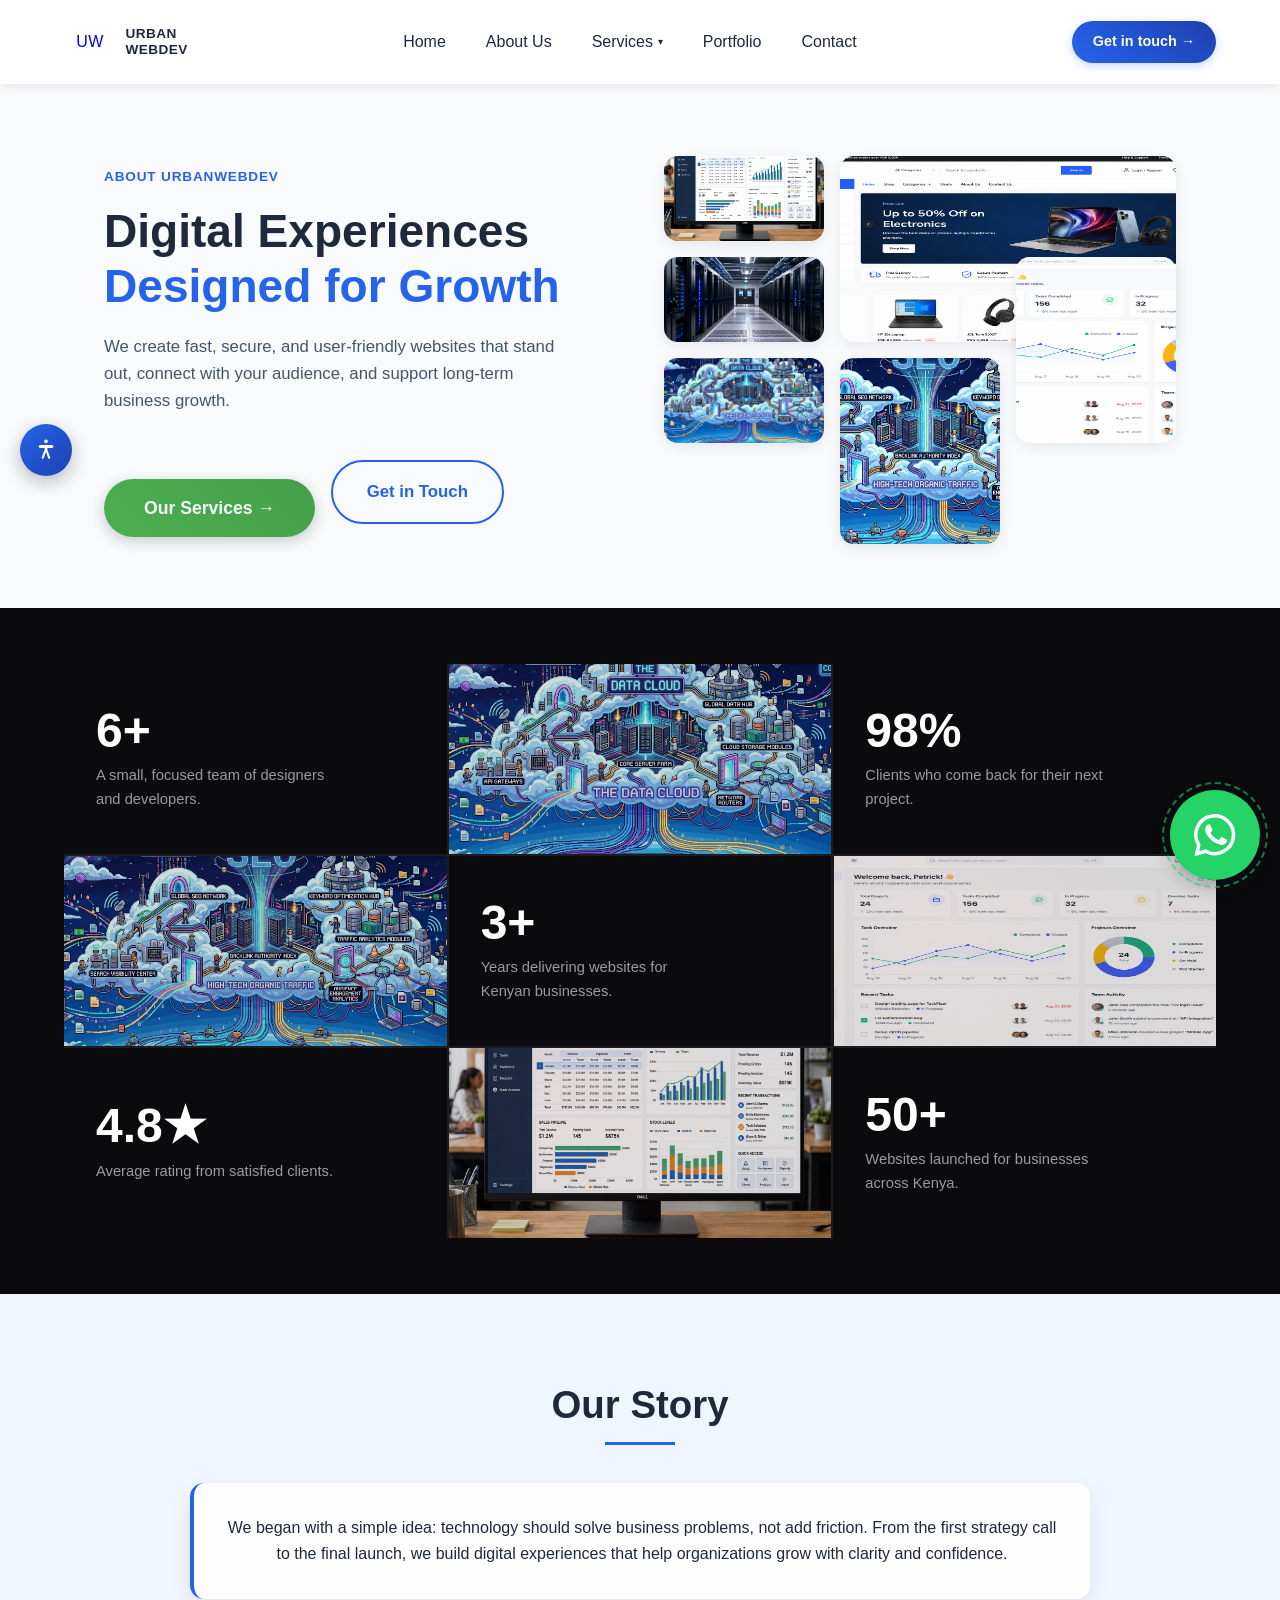
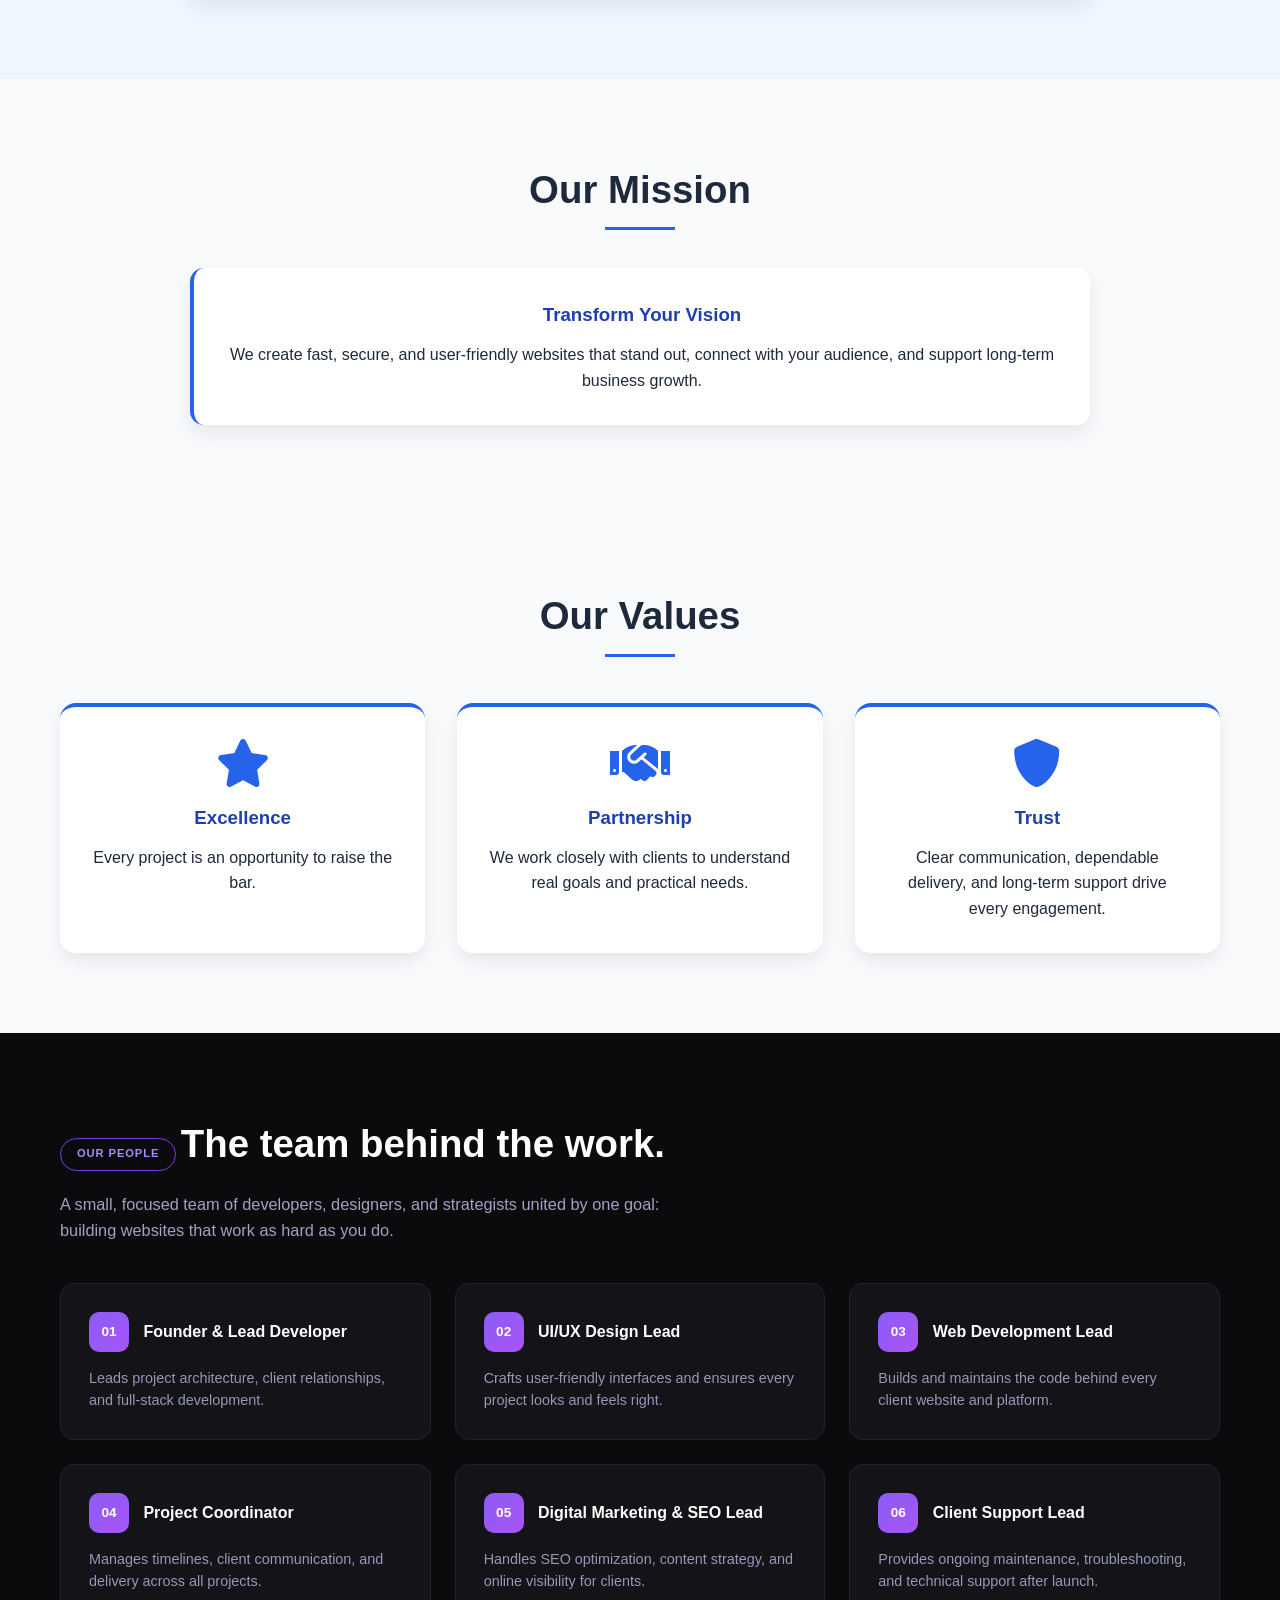
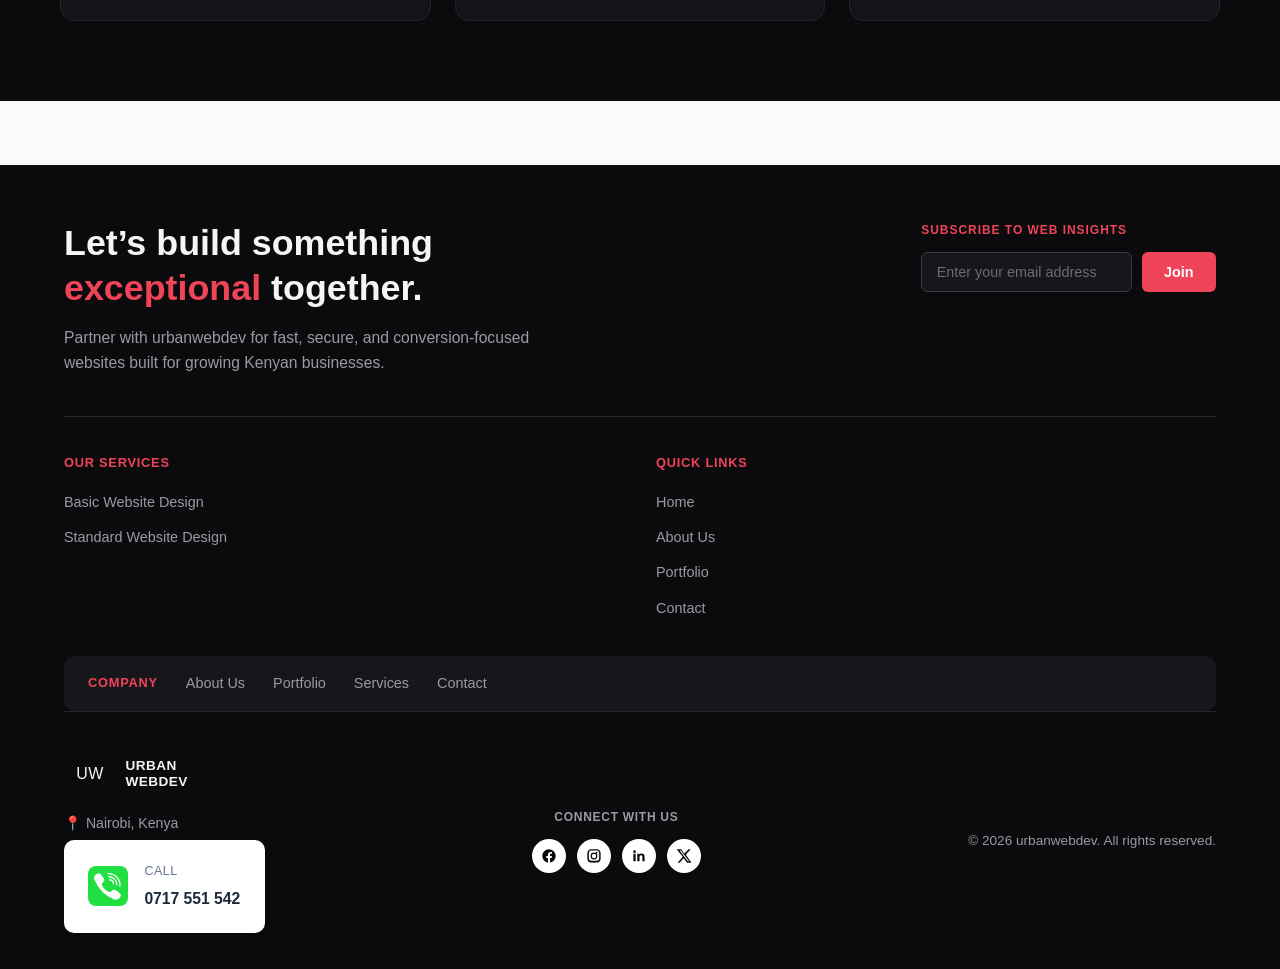
==== commit 0e62cff6: "Updated SEO content and Services Packages" ====
--- a/about/index.html
+++ b/about/index.html
@@ -1,18 +1,36 @@
-<!DOCTYPE html>
+<!doctype html>
 <html lang="en">
-<head>
+  <head>
+    <link rel="icon" type="image/x-icon" href="../assets/icons/favicon.ico" />
     <!-- Google Tag Manager -->
-<script>(function(w,d,s,l,i){w[l]=w[l]||[];w[l].push({'gtm.start':
-    new Date().getTime(),event:'gtm.js'});var f=d.getElementsByTagName(s)[0],
-    j=d.createElement(s),dl=l!='dataLayer'?'&l='+l:'';j.async=true;j.src=
-    'https://www.googletagmanager.com/gtm.js?id='+i+dl;f.parentNode.insertBefore(j,f);
-    })(window,document,'script','dataLayer','GTM-MP3FTV48');</script>
+    <!-- Google tag (gtag.js) -->
+    <script
+      async
+      src="https://www.googletagmanager.com/gtag/js?id=G-YHQ4M8K61Y"
+    ></script>
+    <script>
+      window.dataLayer = window.dataLayer || [];
+      function gtag() {
+        dataLayer.push(arguments);
+      }
+      gtag("js", new Date());
+
+      gtag("config", "G-YHQ4M8K61Y");
+    </script>
     <!-- End Google Tag Manager -->
-    <meta charset="UTF-8">
-    <meta name="viewport" content="width=device-width, initial-scale=1.0">
-    <title>About Us | Web Development Company in Nairobi, Kenya - urbanwebdev</title>
-    <meta name="description" content="Learn about urbanwebdev, a Nairobi-based web development and software development company helping Kenyan businesses grow online through custom websites and digital solutions." />
-    <meta name="keywords" content="web development company Kenya, about urbanwebdev, web design agency Nairobi, software development team Kenya, Nairobi web developers" />
+    <meta charset="UTF-8" />
+    <meta name="viewport" content="width=device-width, initial-scale=1.0" />
+    <title>
+      About Us | Web Development Company in Nairobi, Kenya - urbanwebdev
+    </title>
+    <meta
+      name="description"
+      content="Learn about urbanwebdev, a Nairobi-based web development and software development company helping Kenyan businesses grow online through custom websites and digital solutions."
+    />
+    <meta
+      name="keywords"
+      content="web development company Kenya, about urbanwebdev, web design agency Nairobi, software development team Kenya, Nairobi web developers"
+    />
     <meta name="robots" content="index, follow" />
     <meta name="author" content="urbanwebdev" />
     <link rel="canonical" href="https://urbanwebdevelopers.com/about/" />
@@ -26,364 +44,703 @@
     <!-- Open Graph / Facebook / WhatsApp -->
     <meta property="og:type" content="website" />
     <meta property="og:url" content="https://urbanwebdevelopers.com/about/" />
-    <meta property="og:title" content="About Us | Web Development Company in Nairobi, Kenya - urbanwebdev" />
-    <meta property="og:description" content="Learn about urbanwebdev, a Nairobi-based web development and software development company helping Kenyan businesses grow online through custom websites and digital solutions." />
-    <meta property="og:image" content="https://urbanwebdevelopers.com/assets/brand-logo/UWD%20Brand-Logo.svg" />
+    <meta
+      property="og:title"
+      content="About Us | Web Development Company in Nairobi, Kenya - urbanwebdev"
+    />
+    <meta
+      property="og:description"
+      content="Learn about urbanwebdev, a Nairobi-based web development and software development company helping Kenyan businesses grow online through custom websites and digital solutions."
+    />
+    <meta
+      property="og:image"
+      content="https://urbanwebdevelopers.com/assets/brand-logo/UWD%20Brand-Logo.svg"
+    />
     <meta property="og:site_name" content="urbanwebdev" />
     <meta property="og:locale" content="en_KE" />
 
     <!-- Twitter Card -->
     <meta name="twitter:card" content="summary_large_image" />
-    <meta name="twitter:title" content="About Us | Web Development Company in Nairobi, Kenya - urbanwebdev" />
-    <meta name="twitter:description" content="Learn about urbanwebdev, a Nairobi-based web development and software development company helping Kenyan businesses grow online through custom websites and digital solutions." />
-    <meta name="twitter:image" content="https://urbanwebdevelopers.com/assets/brand-logo/UWD%20Brand-Logo.svg" />
+    <meta
+      name="twitter:title"
+      content="About Us | Web Development Company in Nairobi, Kenya - urbanwebdev"
+    />
+    <meta
+      name="twitter:description"
+      content="Learn about urbanwebdev, a Nairobi-based web development and software development company helping Kenyan businesses grow online through custom websites and digital solutions."
+    />
+    <meta
+      name="twitter:image"
+      content="https://urbanwebdevelopers.com/assets/brand-logo/UWD%20Brand-Logo.svg"
+    />
 
     <meta name="theme-color" content="#2563eb" />
-    <link rel="stylesheet" href="https://cdnjs.cloudflare.com/ajax/libs/font-awesome/6.0.0/css/all.min.css">
-    <link rel="stylesheet" href="../assets/styles/styles.css">
-    <link rel="stylesheet" href="../assets/styles/about.css">
-</head>
-<body>
+    <link
+      rel="stylesheet"
+      href="https://cdnjs.cloudflare.com/ajax/libs/font-awesome/6.0.0/css/all.min.css"
+    />
+    <link rel="stylesheet" href="../assets/styles/styles.css" />
+    <link rel="stylesheet" href="../assets/styles/about.css" />
+  </head>
+  <body>
     <!-- Google Tag Manager (noscript) -->
-<noscript><iframe src="https://www.googletagmanager.com/ns.html?id=GTM-MP3FTV48"
-    height="0" width="0" style="display:none;visibility:hidden"></iframe></noscript>
+    <noscript
+      ><iframe
+        src="https://www.googletagmanager.com/ns.html?id=GTM-MP3FTV48"
+        height="0"
+        width="0"
+        style="display: none; visibility: hidden"
+      ></iframe
+    ></noscript>
     <!-- End Google Tag Manager (noscript) -->
     <nav class="navbar">
-        <div class="navbar-inner">
-            <a href="../" class="brand">
-                <span class="brand-mark">UW</span>
-                <span class="brand-text">URBAN<br>WEBDEV</span>
-            </a>
-
-            <div class="nav-links" id="navLinks">
-                <a href="../" data-i18n="nav.home">Home</a>
-                <a href="./" data-i18n="nav.about">About Us</a>
-                <div class="nav-dropdown">
-                    <a href="../services" class="nav-dropdown-toggle"><span data-i18n="nav.services">Services</span> <span class="dropdown-caret" aria-hidden="true">▾</span></a>
-                    <div class="nav-dropdown-menu">
-                        <a href="../services/#pkg-small-business-basic">Small Business Website (Basic)</a>
-                        <a href="../services/#pkg-landing-page">Landing Page Website</a>
-                        <a href="../services/#pkg-small-business-standard">Small Business Website (Standard)</a>
-                        <a href="../services/#pkg-corporate-website">Corporate Website</a>
-                        <a href="../services/#pkg-basic-ecommerce">Basic E-commerce</a>
-                        <a href="../services/#pkg-advanced-ecommerce">Advanced E-commerce</a>
-                        <a href="../services/#pkg-domain-registration">Domain Registration</a>
-                        <a href="../services/#pkg-web-hosting">Web Hosting</a>
-                        <a href="../services/#pkg-ssl-certificate">SSL Certificate</a>
-                        <a href="../services/#pkg-website-maintenance">Website Maintenance</a>
-                        <a href="../services/#pkg-seo-optimization">SEO Optimization</a>
-                        <a href="../services/#pkg-hosting-solutions">Hosting Solutions</a>
-                    </div>
-                </div>
-                <a href="../portfolio" data-i18n="nav.portfolio">Portfolio</a>
-                <a href="../contact" data-i18n="nav.contact">Contact</a>
+      <div class="navbar-inner">
+        <a href="../" class="brand">
+          <span class="brand-mark">UW</span>
+          <span class="brand-text">URBAN<br />WEBDEV</span>
+        </a>
+
+        <div class="nav-links" id="navLinks">
+          <a href="../" data-i18n="nav.home">Home</a>
+          <a href="./" data-i18n="nav.about">About Us</a>
+          <div class="nav-dropdown">
+            <a href="../services" class="nav-dropdown-toggle"
+              ><span data-i18n="nav.services">Services</span>
+              <span class="dropdown-caret" aria-hidden="true">▾</span></a
+            >
+            <div class="nav-dropdown-menu">
+              <a href="../services/#pkg-small-business-basic"
+                >Small Business Website (Basic)</a
+              >
+              <a href="../services/#pkg-small-business-standard"
+                >Standard Business Website</a
+              >
+              <a href="../services/#pkg-corporate-website">Corporate Website</a>
             </div>
-
-            <div class="navbar-actions">
-                <a href="../contact" class="nav-cta" data-i18n="nav.cta">Get in touch →</a>
-                <button class="hamburger" id="hamburgerBtn" type="button" aria-label="Toggle navigation menu" aria-expanded="false" aria-controls="navLinks">
-                    <span class="hamburger-bar"></span>
-                    <span class="hamburger-bar"></span>
-                    <span class="hamburger-bar"></span>
-                </button>
-            </div>
-        </div>
+          </div>
+          <a href="../portfolio" data-i18n="nav.portfolio">Portfolio</a>
+          <a href="../contact" data-i18n="nav.contact">Contact</a>
+        </div>
+
+        <div class="navbar-actions">
+          <a href="../contact" class="nav-cta" data-i18n="nav.cta"
+            >Get in touch →</a
+          >
+          <button
+            class="hamburger"
+            id="hamburgerBtn"
+            type="button"
+            aria-label="Toggle navigation menu"
+            aria-expanded="false"
+            aria-controls="navLinks"
+          >
+            <span class="hamburger-bar"></span>
+            <span class="hamburger-bar"></span>
+            <span class="hamburger-bar"></span>
+          </button>
+        </div>
+      </div>
     </nav>
     <header class="hero-split">
-        <div class="hero-split-text">
-            <span class="eyebrow" data-i18n="hero.about.eyebrow">About urbanwebdev</span>
-            <h1 data-i18n-html="hero.about.headingHtml">Digital Experiences <span class="accent">Designed for Growth</span></h1>
-            <p data-i18n="hero.about.text">We create fast, secure, and user-friendly websites that stand out, connect with your audience, and support long-term business growth.</p>
-            <div class="hero-split-actions">
-                <a href="../services" class="cta-button" data-i18n="hero.about.btn1">Our Services →</a>
-                <a href="../contact" class="btn-outline" data-i18n="hero.about.btn2">Get in Touch</a>
+      <div class="hero-split-text">
+        <span class="eyebrow" data-i18n="hero.about.eyebrow"
+          >About urbanwebdev</span
+        >
+        <h1 data-i18n-html="hero.about.headingHtml">
+          Digital Experiences <span class="accent">Designed for Growth</span>
+        </h1>
+        <p data-i18n="hero.about.text">
+          We create fast, secure, and user-friendly websites that stand out,
+          connect with your audience, and support long-term business growth.
+        </p>
+        <div class="hero-split-actions">
+          <a href="../services" class="cta-button" data-i18n="hero.about.btn1"
+            >Our Services →</a
+          >
+          <a href="../contact" class="btn-outline" data-i18n="hero.about.btn2"
+            >Get in Touch</a
+          >
+        </div>
+      </div>
+      <div class="hero-split-visual">
+        <div class="visual-grid">
+          <div
+            class="visual-card card-a anim-spin"
+            style="--spin-duration: 22s"
+          >
+            <img
+              src="../assets/images/Custom_erp_systems.svg"
+              alt="Business dashboard illustration"
+              loading="lazy"
+            />
+          </div>
+          <div
+            class="visual-card card-b anim-slide"
+            style="--slide-duration: 7s"
+          >
+            <img
+              src="../assets/images/advanced%20ecommerce.svg"
+              alt="Online store illustration"
+              loading="lazy"
+            />
+          </div>
+          <div
+            class="visual-card card-c anim-slide"
+            style="--slide-duration: 5s"
+          >
+            <img
+              src="../assets/images/Data%20center%20nets.svg"
+              alt="Data center server racks"
+              loading="lazy"
+            />
+          </div>
+          <div
+            class="visual-card card-d anim-spin"
+            style="--spin-duration: 28s"
+          >
+            <img
+              src="../assets/images/cloud%20computing%20and%20orchestration.svg"
+              alt="Cloud computing platform illustration"
+              loading="lazy"
+            />
+          </div>
+          <div
+            class="visual-card card-e anim-slide"
+            style="--slide-duration: 6s"
+          >
+            <img
+              src="../assets/images/SEO.svg"
+              alt="SEO and traffic analytics illustration"
+              loading="lazy"
+            />
+          </div>
+          <div
+            class="visual-card card-f anim-spin"
+            style="--spin-duration: 18s"
+          >
+            <img
+              src="../assets/images/SAAS%20SYSTEMS.svg"
+              alt="Project management software dashboard illustration"
+              loading="lazy"
+            />
+          </div>
+        </div>
+      </div>
+    </header>
+
+    <section class="stats-grid-section">
+      <div class="stats-grid">
+        <div class="stat-tile">
+          <span class="stat-number">6+</span>
+          <p>A small, focused team of designers and developers.</p>
+        </div>
+        <div
+          class="stat-tile image-tile anim-spin"
+          style="--spin-duration: 24s"
+        >
+          <img
+            src="../assets/images/cloud%20computing%20and%20orchestration.svg"
+            alt="Cloud computing platform illustration"
+            loading="lazy"
+          />
+        </div>
+        <div class="stat-tile">
+          <span class="stat-number">98%</span>
+          <p>Clients who come back for their next project.</p>
+        </div>
+        <div
+          class="stat-tile image-tile anim-slide"
+          style="--slide-duration: 6s"
+        >
+          <img
+            src="../assets/images/SEO.svg"
+            alt="SEO and traffic analytics illustration"
+            loading="lazy"
+          />
+        </div>
+        <div class="stat-tile">
+          <span class="stat-number">3+</span>
+          <p>Years delivering websites for Kenyan businesses.</p>
+        </div>
+        <div
+          class="stat-tile image-tile anim-spin"
+          style="--spin-duration: 32s"
+        >
+          <img
+            src="../assets/images/SAAS%20SYSTEMS.svg"
+            alt="Project management software dashboard illustration"
+            loading="lazy"
+          />
+        </div>
+        <div class="stat-tile">
+          <span class="stat-number">4.8★</span>
+          <p>Average rating from satisfied clients.</p>
+        </div>
+        <div
+          class="stat-tile image-tile anim-slide"
+          style="--slide-duration: 8s"
+        >
+          <img
+            src="../assets/images/Custom_erp_systems.svg"
+            alt="Business dashboard illustration"
+            loading="lazy"
+          />
+        </div>
+        <div class="stat-tile">
+          <span class="stat-number">50+</span>
+          <p>Websites launched for businesses across Kenya.</p>
+        </div>
+      </div>
+    </section>
+
+    <section class="content-section story-section">
+      <div class="container">
+        <h2 class="section-title animate">Our Story</h2>
+        <p class="mission-card">
+          We began with a simple idea: technology should solve business
+          problems, not add friction. From the first strategy call to the final
+          launch, we build digital experiences that help organizations grow with
+          clarity and confidence.
+        </p>
+      </div>
+    </section>
+
+    <section class="content-section">
+      <div class="container">
+        <h2 class="section-title animate">Our Mission</h2>
+        <div class="mission-card">
+          <h3>Transform Your Vision</h3>
+          <p>
+            We create fast, secure, and user-friendly websites that stand out,
+            connect with your audience, and support long-term business growth.
+          </p>
+        </div>
+      </div>
+    </section>
+
+    <section class="content-section values-section">
+      <div class="container">
+        <h2 class="section-title animate">Our Values</h2>
+        <div class="values-grid">
+          <div class="value-card">
+            <i class="fas fa-star fa-3x"></i>
+            <h3>Excellence</h3>
+            <p>Every project is an opportunity to raise the bar.</p>
+          </div>
+          <div class="value-card">
+            <i class="fas fa-handshake fa-3x"></i>
+            <h3>Partnership</h3>
+            <p>
+              We work closely with clients to understand real goals and
+              practical needs.
+            </p>
+          </div>
+          <div class="value-card">
+            <i class="fas fa-shield-alt fa-3x"></i>
+            <h3>Trust</h3>
+            <p>
+              Clear communication, dependable delivery, and long-term support
+              drive every engagement.
+            </p>
+          </div>
+        </div>
+      </div>
+    </section>
+
+    <section class="content-section team-section">
+      <div class="container">
+        <span class="team-eyebrow">Our People</span>
+        <h2 class="section-title animate">The team behind the work.</h2>
+        <p class="team-intro">
+          A small, focused team of developers, designers, and strategists united
+          by one goal: building websites that work as hard as you do.
+        </p>
+        <div class="team-grid">
+          <div class="team-member">
+            <div class="team-member-header">
+              <span class="team-badge">01</span>
+              <h3>Founder &amp; Lead Developer</h3>
             </div>
-        </div>
-        <div class="hero-split-visual">
-            <div class="visual-grid">
-                <div class="visual-card card-a anim-spin" style="--spin-duration: 22s;"><img src="../assets/images/Custom_erp_systems.svg" alt="Business dashboard illustration" loading="lazy"></div>
-                <div class="visual-card card-b anim-slide" style="--slide-duration: 7s;"><img src="../assets/images/advanced%20ecommerce.svg" alt="Online store illustration" loading="lazy"></div>
-                <div class="visual-card card-c anim-slide" style="--slide-duration: 5s;"><img src="../assets/images/Data%20center%20nets.svg" alt="Data center server racks" loading="lazy"></div>
-                <div class="visual-card card-d anim-spin" style="--spin-duration: 28s;"><img src="../assets/images/cloud%20computing%20and%20orchestration.svg" alt="Cloud computing platform illustration" loading="lazy"></div>
-                <div class="visual-card card-e anim-slide" style="--slide-duration: 6s;"><img src="../assets/images/SEO.svg" alt="SEO and traffic analytics illustration" loading="lazy"></div>
-                <div class="visual-card card-f anim-spin" style="--spin-duration: 18s;"><img src="../assets/images/SAAS%20SYSTEMS.svg" alt="Project management software dashboard illustration" loading="lazy"></div>
+            <p>
+              Leads project architecture, client relationships, and full-stack
+              development.
+            </p>
+          </div>
+          <div class="team-member">
+            <div class="team-member-header">
+              <span class="team-badge">02</span>
+              <h3>UI/UX Design Lead</h3>
             </div>
-        </div>
-    </header>
-
-    <section class="stats-grid-section">
-        <div class="stats-grid">
-            <div class="stat-tile">
-                <span class="stat-number">6+</span>
-                <p>A small, focused team of designers and developers.</p>
+            <p>
+              Crafts user-friendly interfaces and ensures every project looks
+              and feels right.
+            </p>
+          </div>
+          <div class="team-member">
+            <div class="team-member-header">
+              <span class="team-badge">03</span>
+              <h3>Web Development Lead</h3>
             </div>
-            <div class="stat-tile image-tile anim-spin" style="--spin-duration: 24s;"><img src="../assets/images/cloud%20computing%20and%20orchestration.svg" alt="Cloud computing platform illustration" loading="lazy"></div>
-            <div class="stat-tile">
-                <span class="stat-number">98%</span>
-                <p>Clients who come back for their next project.</p>
+            <p>
+              Builds and maintains the code behind every client website and
+              platform.
+            </p>
+          </div>
+          <div class="team-member">
+            <div class="team-member-header">
+              <span class="team-badge">04</span>
+              <h3>Project Coordinator</h3>
             </div>
-            <div class="stat-tile image-tile anim-slide" style="--slide-duration: 6s;"><img src="../assets/images/SEO.svg" alt="SEO and traffic analytics illustration" loading="lazy"></div>
-            <div class="stat-tile">
-                <span class="stat-number">3+</span>
-                <p>Years delivering websites for Kenyan businesses.</p>
+            <p>
+              Manages timelines, client communication, and delivery across all
+              projects.
+            </p>
+          </div>
+          <div class="team-member">
+            <div class="team-member-header">
+              <span class="team-badge">05</span>
+              <h3>Digital Marketing &amp; SEO Lead</h3>
             </div>
-            <div class="stat-tile image-tile anim-spin" style="--spin-duration: 32s;"><img src="../assets/images/SAAS%20SYSTEMS.svg" alt="Project management software dashboard illustration" loading="lazy"></div>
-            <div class="stat-tile">
-                <span class="stat-number">4.8★</span>
-                <p>Average rating from satisfied clients.</p>
+            <p>
+              Handles SEO optimization, content strategy, and online visibility
+              for clients.
+            </p>
+          </div>
+          <div class="team-member">
+            <div class="team-member-header">
+              <span class="team-badge">06</span>
+              <h3>Client Support Lead</h3>
             </div>
-            <div class="stat-tile image-tile anim-slide" style="--slide-duration: 8s;"><img src="../assets/images/Custom_erp_systems.svg" alt="Business dashboard illustration" loading="lazy"></div>
-            <div class="stat-tile">
-                <span class="stat-number">50+</span>
-                <p>Websites launched for businesses across Kenya.</p>
-            </div>
-        </div>
+            <p>
+              Provides ongoing maintenance, troubleshooting, and technical
+              support after launch.
+            </p>
+          </div>
+        </div>
+      </div>
     </section>
 
-    <section class="content-section story-section">
-        <div class="container">
-            <h2 class="section-title animate">Our Story</h2>
-            <p class="mission-card">We began with a simple idea: technology should solve business problems, not add friction. From the first strategy call to the final launch, we build digital experiences that help organizations grow with clarity and confidence.</p>
-        </div>
-    </section>
-
-    <section class="content-section">
-        <div class="container">
-            <h2 class="section-title animate">Our Mission</h2>
-            <div class="mission-card">
-                <h3>Transform Your Vision</h3>
-                <p>We create fast, secure, and user-friendly websites that stand out, connect with your audience, and support long-term business growth.</p>
-            </div>
-        </div>
-    </section>
-
-    <section class="content-section values-section">
-        <div class="container">
-            <h2 class="section-title animate">Our Values</h2>
-            <div class="values-grid">
-                <div class="value-card">
-                    <i class="fas fa-star fa-3x"></i>
-                    <h3>Excellence</h3>
-                    <p>Every project is an opportunity to raise the bar.</p>
-                </div>
-                <div class="value-card">
-                    <i class="fas fa-handshake fa-3x"></i>
-                    <h3>Partnership</h3>
-                    <p>We work closely with clients to understand real goals and practical needs.</p>
-                </div>
-                <div class="value-card">
-                    <i class="fas fa-shield-alt fa-3x"></i>
-                    <h3>Trust</h3>
-                    <p>Clear communication, dependable delivery, and long-term support drive every engagement.</p>
-                </div>
-            </div>
-        </div>
-    </section>
-
-    <section class="content-section team-section">
-        <div class="container">
-            <span class="team-eyebrow">Our People</span>
-            <h2 class="section-title animate">The team behind the work.</h2>
-            <p class="team-intro">A small, focused team of developers, designers, and strategists united by one goal: building websites that work as hard as you do.</p>
-            <div class="team-grid">
-                <div class="team-member">
-                    <div class="team-member-header">
-                        <span class="team-badge">01</span>
-                        <h3>Founder &amp; Lead Developer</h3>
-                    </div>
-                    <p>Leads project architecture, client relationships, and full-stack development.</p>
-                </div>
-                <div class="team-member">
-                    <div class="team-member-header">
-                        <span class="team-badge">02</span>
-                        <h3>UI/UX Design Lead</h3>
-                    </div>
-                    <p>Crafts user-friendly interfaces and ensures every project looks and feels right.</p>
-                </div>
-                <div class="team-member">
-                    <div class="team-member-header">
-                        <span class="team-badge">03</span>
-                        <h3>Web Development Lead</h3>
-                    </div>
-                    <p>Builds and maintains the code behind every client website and platform.</p>
-                </div>
-                <div class="team-member">
-                    <div class="team-member-header">
-                        <span class="team-badge">04</span>
-                        <h3>Project Coordinator</h3>
-                    </div>
-                    <p>Manages timelines, client communication, and delivery across all projects.</p>
-                </div>
-                <div class="team-member">
-                    <div class="team-member-header">
-                        <span class="team-badge">05</span>
-                        <h3>Digital Marketing &amp; SEO Lead</h3>
-                    </div>
-                    <p>Handles SEO optimization, content strategy, and online visibility for clients.</p>
-                </div>
-                <div class="team-member">
-                    <div class="team-member-header">
-                        <span class="team-badge">06</span>
-                        <h3>Client Support Lead</h3>
-                    </div>
-                    <p>Provides ongoing maintenance, troubleshooting, and technical support after launch.</p>
-                </div>
-            </div>
-        </div>
-    </section>
-
     <footer class="site-footer">
-        <div class="footer-top">
-            <div class="footer-cta">
-                <h2 data-i18n-html="footer.ctaHeadingHtml">Let’s build something <span class="accent">exceptional</span> together.</h2>
-                <p data-i18n="footer.ctaText">Partner with urbanwebdev for fast, secure, and conversion-focused websites built for growing Kenyan businesses.</p>
-            </div>
-
-            <form class="footer-subscribe" id="newsletterForm">
-                <label for="newsletterEmail" data-i18n="footer.subscribeLabel">Subscribe to Web Insights</label>
-                <div class="subscribe-row">
-                    <input type="email" id="newsletterEmail" name="newsletterEmail" placeholder="Enter your email address" required>
-                    <button type="submit" data-i18n="footer.subscribeBtn">Join</button>
-                </div>
-            </form>
-        </div>
-
-        <div class="footer-divider"></div>
-
-        <div class="footer-columns">
-            <div class="footer-col">
-                <h4 data-i18n="footer.servicesHeading">Our Services</h4>
-                <ul>
-                    <li><a href="services/services.html#pricing" data-i18n="footer.svc.basic">Basic Website Design</a></li>
-                    <li><a href="services/services.html#pricing" data-i18n="footer.svc.standard">Standard Website Design</a></li>
-                    <li><a href="services/services.html#pricing" data-i18n="footer.svc.ecommerce">E-commerce Website</a></li>
-                    <li><a href="services/services.html#additional-services" data-i18n="footer.svc.maintenance">Website Maintenance</a></li>
-                    <li><a href="services/services.html#additional-services" data-i18n="footer.svc.seo">SEO Optimization</a></li>
-                    <li><a href="services/services.html#additional-services" data-i18n="footer.svc.hosting">Hosting Solutions</a></li>
-                </ul>
-            </div>
-
-            <div class="footer-col">
-                <h4 data-i18n="footer.quickLinksHeading">Quick Links</h4>
-                <ul>
-                    <li><a href="../">Home</a></li>
-                    <li><a href="./">About Us</a></li>
-                    <li><a href="../portfolio">Portfolio</a></li>
-                    <li><a href="../contact">Contact</a></li>
-                </ul>
-            </div>
-        </div>
-
-        <div class="footer-company-bar">
-            <span class="footer-company-label" data-i18n="footer.companyLabel">Company</span>
-            <a href="./">About Us</a>
-            <a href="../portfolio">Portfolio</a>
-            <a href="../services">Services</a>
-            <a href="../contact/">Contact</a>
-        </div>
-
-        <div class="footer-divider"></div>
-
-        <div class="footer-bottom-row">
-            <div class="footer-identity">
-                <a href="../" class="footer-logo">
-                    <span class="brand-mark">UW</span>
-                    <span class="brand-text">URBAN<br>WEBDEV</span>
-                </a>
-                <p>📍 Nairobi, Kenya</p>
-                <a href="tel:+254717551542" class="contact-method-card">
-                <img src="../assets/icons/phone.svg" alt="" width="40" height="40">
-                <span>
-                    <span class="method-label">Call</span>
-                    <span class="method-value">0717 551 542</span>
-                </span>
+      <div class="footer-top">
+        <div class="footer-cta">
+          <h2 data-i18n-html="footer.ctaHeadingHtml">
+            Let’s build something
+            <span class="accent">exceptional</span> together.
+          </h2>
+          <p data-i18n="footer.ctaText">
+            Partner with urbanwebdev for fast, secure, and conversion-focused
+            websites built for growing Kenyan businesses.
+          </p>
+        </div>
+
+        <form class="footer-subscribe" id="newsletterForm">
+          <label for="newsletterEmail" data-i18n="footer.subscribeLabel"
+            >Subscribe to Web Insights</label
+          >
+          <div class="subscribe-row">
+            <input
+              type="email"
+              id="newsletterEmail"
+              name="newsletterEmail"
+              placeholder="Enter your email address"
+              required
+            />
+            <button type="submit" data-i18n="footer.subscribeBtn">Join</button>
+          </div>
+        </form>
+      </div>
+
+      <div class="footer-divider"></div>
+
+      <div class="footer-columns">
+        <div class="footer-col">
+          <h4 data-i18n="footer.servicesHeading">Our Services</h4>
+          <ul>
+            <li>
+              <a
+                href="services/services.html#pricing"
+                data-i18n="footer.svc.basic"
+                >Basic Website Design</a
+              >
+            </li>
+            <li>
+              <a
+                href="services/services.html#pricing"
+                data-i18n="footer.svc.standard"
+                >Standard Website Design</a
+              >
+            </li>
+          </ul>
+        </div>
+
+        <div class="footer-col">
+          <h4 data-i18n="footer.quickLinksHeading">Quick Links</h4>
+          <ul>
+            <li><a href="../">Home</a></li>
+            <li><a href="./">About Us</a></li>
+            <li><a href="../portfolio">Portfolio</a></li>
+            <li><a href="../contact">Contact</a></li>
+          </ul>
+        </div>
+      </div>
+
+      <div class="footer-company-bar">
+        <span class="footer-company-label" data-i18n="footer.companyLabel"
+          >Company</span
+        >
+        <a href="./">About Us</a>
+        <a href="../portfolio">Portfolio</a>
+        <a href="../services">Services</a>
+        <a href="../contact/">Contact</a>
+      </div>
+
+      <div class="footer-divider"></div>
+
+      <div class="footer-bottom-row">
+        <div class="footer-identity">
+          <a href="../" class="footer-logo">
+            <span class="brand-mark">UW</span>
+            <span class="brand-text">URBAN<br />WEBDEV</span>
+          </a>
+          <p>📍 Nairobi, Kenya</p>
+          <a href="tel:+254717551542" class="contact-method-card">
+            <img
+              src="../assets/icons/phone.svg"
+              alt=""
+              width="40"
+              height="40"
+            />
+            <span>
+              <span class="method-label">Call</span>
+              <span class="method-value">0717 551 542</span>
+            </span>
+          </a>
+        </div>
+
+        <div class="footer-social">
+          <span data-i18n="footer.connect">Connect with us</span>
+          <div class="social-icons">
+            <a
+              href="https://facebook.com/urbanwebdev"
+              target="_blank"
+              rel="noopener"
+              aria-label="Facebook"
+            >
+              <svg
+                viewBox="0 0 24 24"
+                width="16"
+                height="16"
+                fill="currentColor"
+                aria-hidden="true"
+              >
+                <path
+                  d="M22 12.06C22 6.5 17.52 2 12 2S2 6.5 2 12.06C2 17.08 5.66 21.23 10.44 22v-7.03H7.9v-2.91h2.54V9.85c0-2.5 1.49-3.89 3.77-3.89 1.09 0 2.24.2 2.24.2v2.46h-1.26c-1.24 0-1.63.77-1.63 1.56v1.88h2.78l-.44 2.91h-2.34V22C18.34 21.23 22 17.08 22 12.06z"
+                />
+              </svg>
             </a>
-            </div>
-
-            <div class="footer-social">
-                <span data-i18n="footer.connect">Connect with us</span>
-                <div class="social-icons">
-                    <a href="https://facebook.com/urbanwebdev" target="_blank" rel="noopener" aria-label="Facebook">
-                        <svg viewBox="0 0 24 24" width="16" height="16" fill="currentColor" aria-hidden="true"><path d="M22 12.06C22 6.5 17.52 2 12 2S2 6.5 2 12.06C2 17.08 5.66 21.23 10.44 22v-7.03H7.9v-2.91h2.54V9.85c0-2.5 1.49-3.89 3.77-3.89 1.09 0 2.24.2 2.24.2v2.46h-1.26c-1.24 0-1.63.77-1.63 1.56v1.88h2.78l-.44 2.91h-2.34V22C18.34 21.23 22 17.08 22 12.06z"/></svg>
-                    </a>
-                    <a href="https://instagram.com/urbanwebdev" target="_blank" rel="noopener" aria-label="Instagram">
-                        <svg viewBox="0 0 24 24" width="16" height="16" fill="currentColor" aria-hidden="true"><path d="M12 2c2.72 0 3.06.01 4.12.06 1.06.05 1.79.22 2.43.46.66.26 1.22.6 1.77 1.15.55.55.89 1.11 1.15 1.77.24.64.41 1.37.46 2.43.05 1.06.06 1.4.06 4.13s-.01 3.06-.06 4.12c-.05 1.06-.22 1.79-.46 2.43a4.9 4.9 0 0 1-1.15 1.77 4.9 4.9 0 0 1-1.77 1.15c-.64.24-1.37.41-2.43.46-1.06.05-1.4.06-4.12.06s-3.06-.01-4.13-.06c-1.06-.05-1.79-.22-2.43-.46a4.9 4.9 0 0 1-1.77-1.15 4.9 4.9 0 0 1-1.15-1.77c-.24-.64-.41-1.37-.46-2.43C2.01 15.06 2 14.72 2 12s.01-3.06.06-4.13c.05-1.06.22-1.79.46-2.43.26-.66.6-1.22 1.15-1.77A4.9 4.9 0 0 1 5.44 2.52c.64-.24 1.37-.41 2.43-.46C8.94 2.01 9.28 2 12 2zm0 1.8c-2.67 0-2.99.01-4.04.06-.87.04-1.34.18-1.65.3-.42.16-.71.36-1.02.67-.31.31-.5.6-.67 1.02-.12.31-.26.78-.3 1.65-.05 1.05-.06 1.37-.06 4.04s.01 2.99.06 4.04c.04.87.18 1.34.3 1.65.16.42.36.71.67 1.02.31.31.6.5 1.02.67.31.12.78.26 1.65.3 1.05.05 1.37.06 4.04.06s2.99-.01 4.04-.06c.87-.04 1.34-.18 1.65-.3.42-.16.71-.36 1.02-.67.31-.31.5-.6.67-1.02.12-.31.26-.78.3-1.65.05-1.05.06-1.37.06-4.04s-.01-2.99-.06-4.04c-.04-.87-.18-1.34-.3-1.65a2.73 2.73 0 0 0-.67-1.02 2.73 2.73 0 0 0-1.02-.67c-.31-.12-.78-.26-1.65-.3-1.05-.05-1.37-.06-4.04-.06zm0 3.07a5.13 5.13 0 1 1 0 10.26 5.13 5.13 0 0 1 0-10.26zm0 1.8a3.33 3.33 0 1 0 0 6.66 3.33 3.33 0 0 0 0-6.66zm5.34-1.99a1.2 1.2 0 1 1-2.4 0 1.2 1.2 0 0 1 2.4 0z"/></svg>
-                    </a>
-                    <a href="https://linkedin.com/company/urbanwebdev" target="_blank" rel="noopener" aria-label="LinkedIn">
-                        <svg viewBox="0 0 24 24" width="16" height="16" fill="currentColor" aria-hidden="true"><path d="M6.94 8.5H3.56V20h3.38V8.5zM5.25 3.56A1.96 1.96 0 1 0 5.28 7.5a1.96 1.96 0 0 0-.03-3.94zM20.44 20h-3.37v-5.95c0-1.42-.03-3.25-1.98-3.25-1.98 0-2.29 1.55-2.29 3.15V20H9.44V8.5h3.24v1.57h.05c.45-.85 1.56-1.75 3.2-1.75 3.42 0 4.51 2.25 4.51 5.18V20z"/></svg>
-                    </a>
-                    <a href="https://x.com/urbanwebdev" target="_blank" rel="noopener" aria-label="X (Twitter)">
-                        <svg viewBox="0 0 24 24" width="16" height="16" fill="currentColor" aria-hidden="true"><path d="M18.9 2H22l-7.2 8.24L23.2 22h-6.6l-5.17-6.77L5.5 22H2.4l7.7-8.82L1 2h6.76l4.67 6.2L18.9 2zm-1.15 18h1.83L7.35 3.9H5.4L17.75 20z"/></svg>
-                    </a>
-                </div>
-            </div>
-
-            <div class="footer-legal">
-                <p data-i18n="footer.legal">© 2026 urbanwebdev. All rights reserved.</p>
-            </div>
-        </div>
+            <a
+              href="https://instagram.com/urbanwebdev"
+              target="_blank"
+              rel="noopener"
+              aria-label="Instagram"
+            >
+              <svg
+                viewBox="0 0 24 24"
+                width="16"
+                height="16"
+                fill="currentColor"
+                aria-hidden="true"
+              >
+                <path
+                  d="M12 2c2.72 0 3.06.01 4.12.06 1.06.05 1.79.22 2.43.46.66.26 1.22.6 1.77 1.15.55.55.89 1.11 1.15 1.77.24.64.41 1.37.46 2.43.05 1.06.06 1.4.06 4.13s-.01 3.06-.06 4.12c-.05 1.06-.22 1.79-.46 2.43a4.9 4.9 0 0 1-1.15 1.77 4.9 4.9 0 0 1-1.77 1.15c-.64.24-1.37.41-2.43.46-1.06.05-1.4.06-4.12.06s-3.06-.01-4.13-.06c-1.06-.05-1.79-.22-2.43-.46a4.9 4.9 0 0 1-1.77-1.15 4.9 4.9 0 0 1-1.15-1.77c-.24-.64-.41-1.37-.46-2.43C2.01 15.06 2 14.72 2 12s.01-3.06.06-4.13c.05-1.06.22-1.79.46-2.43.26-.66.6-1.22 1.15-1.77A4.9 4.9 0 0 1 5.44 2.52c.64-.24 1.37-.41 2.43-.46C8.94 2.01 9.28 2 12 2zm0 1.8c-2.67 0-2.99.01-4.04.06-.87.04-1.34.18-1.65.3-.42.16-.71.36-1.02.67-.31.31-.5.6-.67 1.02-.12.31-.26.78-.3 1.65-.05 1.05-.06 1.37-.06 4.04s.01 2.99.06 4.04c.04.87.18 1.34.3 1.65.16.42.36.71.67 1.02.31.31.6.5 1.02.67.31.12.78.26 1.65.3 1.05.05 1.37.06 4.04.06s2.99-.01 4.04-.06c.87-.04 1.34-.18 1.65-.3.42-.16.71-.36 1.02-.67.31-.31.5-.6.67-1.02.12-.31.26-.78.3-1.65.05-1.05.06-1.37.06-4.04s-.01-2.99-.06-4.04c-.04-.87-.18-1.34-.3-1.65a2.73 2.73 0 0 0-.67-1.02 2.73 2.73 0 0 0-1.02-.67c-.31-.12-.78-.26-1.65-.3-1.05-.05-1.37-.06-4.04-.06zm0 3.07a5.13 5.13 0 1 1 0 10.26 5.13 5.13 0 0 1 0-10.26zm0 1.8a3.33 3.33 0 1 0 0 6.66 3.33 3.33 0 0 0 0-6.66zm5.34-1.99a1.2 1.2 0 1 1-2.4 0 1.2 1.2 0 0 1 2.4 0z"
+                />
+              </svg>
+            </a>
+            <a
+              href="https://linkedin.com/company/urbanwebdev"
+              target="_blank"
+              rel="noopener"
+              aria-label="LinkedIn"
+            >
+              <svg
+                viewBox="0 0 24 24"
+                width="16"
+                height="16"
+                fill="currentColor"
+                aria-hidden="true"
+              >
+                <path
+                  d="M6.94 8.5H3.56V20h3.38V8.5zM5.25 3.56A1.96 1.96 0 1 0 5.28 7.5a1.96 1.96 0 0 0-.03-3.94zM20.44 20h-3.37v-5.95c0-1.42-.03-3.25-1.98-3.25-1.98 0-2.29 1.55-2.29 3.15V20H9.44V8.5h3.24v1.57h.05c.45-.85 1.56-1.75 3.2-1.75 3.42 0 4.51 2.25 4.51 5.18V20z"
+                />
+              </svg>
+            </a>
+            <a
+              href="https://x.com/urbanwebdev"
+              target="_blank"
+              rel="noopener"
+              aria-label="X (Twitter)"
+            >
+              <svg
+                viewBox="0 0 24 24"
+                width="16"
+                height="16"
+                fill="currentColor"
+                aria-hidden="true"
+              >
+                <path
+                  d="M18.9 2H22l-7.2 8.24L23.2 22h-6.6l-5.17-6.77L5.5 22H2.4l7.7-8.82L1 2h6.76l4.67 6.2L18.9 2zm-1.15 18h1.83L7.35 3.9H5.4L17.75 20z"
+                />
+              </svg>
+            </a>
+          </div>
+        </div>
+
+        <div class="footer-legal">
+          <p data-i18n="footer.legal">
+            © 2026 urbanwebdev. All rights reserved.
+          </p>
+        </div>
+      </div>
     </footer>
 
     <script src="../assets/js/script.js"></script>
     <div class="a11y-widget" id="a11yWidget">
-        <button type="button" class="a11y-toggle" id="a11yToggle" aria-label="Accessibility options" aria-expanded="false" aria-controls="a11yPanel">
-            <svg viewBox="0 0 24 24" width="22" height="22" fill="currentColor" aria-hidden="true"><path d="M12 4.5a2 2 0 1 1 0-4 2 2 0 0 1 0 4zM4 8.2c0-.9.72-1.7 1.63-1.7H18.4c.9 0 1.63.8 1.63 1.7 0 .93-.73 1.7-1.63 1.7h-4.87v2.1l3.02 8.14a1.15 1.15 0 0 1-2.15.8L12 13.9l-2.4 6.94a1.15 1.15 0 0 1-2.16-.8l3.03-8.14v-2.1H5.63C4.72 9.9 4 9.13 4 8.2z"/></svg>
-        </button>
-
-        <div class="a11y-panel" id="a11yPanel" hidden>
-            <div class="a11y-section">
-                <span class="a11y-label">Text Size</span>
-                <div class="a11y-btn-row">
-                    <button type="button" data-a11y-fontstep="-1" aria-label="Decrease text size">A-</button>
-                    <button type="button" data-a11y-fontreset aria-label="Reset text size">A</button>
-                    <button type="button" data-a11y-fontstep="1" aria-label="Increase text size">A+</button>
-                </div>
-            </div>
-
-            <div class="a11y-section">
-                <span class="a11y-label">Theme</span>
-                <div class="a11y-btn-row">
-                    <button type="button" data-a11y-theme="light" aria-label="Light theme">Light</button>
-                    <button type="button" data-a11y-theme="dark" aria-label="Dark theme">Dark</button>
-                </div>
-            </div>
-
-            <div class="a11y-section">
-                <label class="a11y-label" for="a11yLanguage">Language</label>
-                <select id="a11yLanguage">
-                    <option value="en">English</option>
-                    <option value="sw">Kiswahili</option>
-                    <option value="fr">Français</option>
-                    <option value="de">Deutsch</option>
-                    <option value="ar">العربية</option>
-                    <option value="zh">中文</option>
-                </select>
-            </div>
-        </div>
+      <button
+        type="button"
+        class="a11y-toggle"
+        id="a11yToggle"
+        aria-label="Accessibility options"
+        aria-expanded="false"
+        aria-controls="a11yPanel"
+      >
+        <svg
+          viewBox="0 0 24 24"
+          width="22"
+          height="22"
+          fill="currentColor"
+          aria-hidden="true"
+        >
+          <path
+            d="M12 4.5a2 2 0 1 1 0-4 2 2 0 0 1 0 4zM4 8.2c0-.9.72-1.7 1.63-1.7H18.4c.9 0 1.63.8 1.63 1.7 0 .93-.73 1.7-1.63 1.7h-4.87v2.1l3.02 8.14a1.15 1.15 0 0 1-2.15.8L12 13.9l-2.4 6.94a1.15 1.15 0 0 1-2.16-.8l3.03-8.14v-2.1H5.63C4.72 9.9 4 9.13 4 8.2z"
+          />
+        </svg>
+      </button>
+
+      <div class="a11y-panel" id="a11yPanel" hidden>
+        <div class="a11y-section">
+          <span class="a11y-label">Text Size</span>
+          <div class="a11y-btn-row">
+            <button
+              type="button"
+              data-a11y-fontstep="-1"
+              aria-label="Decrease text size"
+            >
+              A-
+            </button>
+            <button
+              type="button"
+              data-a11y-fontreset
+              aria-label="Reset text size"
+            >
+              A
+            </button>
+            <button
+              type="button"
+              data-a11y-fontstep="1"
+              aria-label="Increase text size"
+            >
+              A+
+            </button>
+          </div>
+        </div>
+
+        <div class="a11y-section">
+          <span class="a11y-label">Theme</span>
+          <div class="a11y-btn-row">
+            <button
+              type="button"
+              data-a11y-theme="light"
+              aria-label="Light theme"
+            >
+              Light
+            </button>
+            <button
+              type="button"
+              data-a11y-theme="dark"
+              aria-label="Dark theme"
+            >
+              Dark
+            </button>
+          </div>
+        </div>
+
+        <div class="a11y-section">
+          <label class="a11y-label" for="a11yLanguage">Language</label>
+          <select id="a11yLanguage">
+            <option value="en">English</option>
+            <option value="sw">Kiswahili</option>
+            <option value="fr">Français</option>
+            <option value="de">Deutsch</option>
+            <option value="ar">العربية</option>
+            <option value="zh">中文</option>
+          </select>
+        </div>
+      </div>
     </div>
 
     <script src="../assets/js/accessibility.js"></script>
     <div class="wa-widget">
-        <button type="button" class="wa-toggle" id="waToggle" aria-haspopup="dialog" aria-controls="waModalOverlay" aria-label="Message us on WhatsApp">
-            <img src="../assets/icons/whatsapp.svg" alt="" width="32" height="32">
+      <button
+        type="button"
+        class="wa-toggle"
+        id="waToggle"
+        aria-haspopup="dialog"
+        aria-controls="waModalOverlay"
+        aria-label="Message us on WhatsApp"
+      >
+        <img src="../assets/icons/whatsapp.svg" alt="" width="32" height="32" />
+      </button>
+    </div>
+
+    <div class="wa-modal-overlay" id="waModalOverlay" hidden>
+      <div
+        class="wa-modal"
+        role="dialog"
+        aria-modal="true"
+        aria-labelledby="waModalTitle"
+      >
+        <button
+          type="button"
+          class="wa-modal-close"
+          id="waModalClose"
+          aria-label="Close"
+        >
+          &times;
         </button>
+        <div class="wa-modal-header">
+          <img
+            src="../assets/icons/whatsapp.svg"
+            alt=""
+            width="28"
+            height="28"
+          />
+          <h3 id="waModalTitle">Chat with us on WhatsApp</h3>
+        </div>
+        <p class="wa-modal-subtext">
+          Type your message below and we’ll open WhatsApp with it ready to send.
+        </p>
+        <form id="waMessageForm">
+          <textarea
+            id="waMessageInput"
+            name="waMessage"
+            placeholder="Hi urbanwebdev, I’d like to ask about..."
+            required
+          ></textarea>
+          <button type="submit" class="wa-modal-send">Send Message</button>
+        </form>
+      </div>
     </div>
 
-    <div class="wa-modal-overlay" id="waModalOverlay" hidden>
-        <div class="wa-modal" role="dialog" aria-modal="true" aria-labelledby="waModalTitle">
-            <button type="button" class="wa-modal-close" id="waModalClose" aria-label="Close">&times;</button>
-            <div class="wa-modal-header">
-                <img src="../assets/icons/whatsapp.svg" alt="" width="28" height="28">
-                <h3 id="waModalTitle">Chat with us on WhatsApp</h3>
-            </div>
-            <p class="wa-modal-subtext">Type your message below and we’ll open WhatsApp with it ready to send.</p>
-            <form id="waMessageForm">
-                <textarea id="waMessageInput" name="waMessage" placeholder="Hi urbanwebdev, I’d like to ask about..." required></textarea>
-                <button type="submit" class="wa-modal-send">Send Message</button>
-            </form>
-        </div>
-    </div>
-
     <script src="../assets/js/whatsapp-widget.js"></script>
-</body>
-</html>+  </body>
+</html>
--- a/assets/styles/styles.css
+++ b/assets/styles/styles.css
@@ -48,6 +48,7 @@
   justify-content: space-between;
   gap: 1.5rem;
   max-width: 1200px;
+  min-width: 0;
   margin: 0 auto;
 }
 
@@ -63,8 +64,8 @@
   display: flex;
   align-items: center;
   justify-content: center;
-  width: 100px;
-  height: 100px;
+  width: 52px;
+  height: 52px;
   border-radius: 8px;
   /* background: linear-gradient(135deg, var(--primary-blue), var(--dark-blue)); */
   /* color: var(--text-light); */
@@ -86,6 +87,7 @@
   align-items: center;
   gap: 0.5rem;
   flex-wrap: wrap;
+  min-width: 0;
 }
 
 .nav-links a {
@@ -181,7 +183,7 @@
   transform: none;
 }
 
-@media (max-width: 768px) {
+@media (max-width: 900px) {
   .nav-dropdown {
     width: 100%;
     flex-direction: column;
@@ -882,7 +884,7 @@
 }
 
 /* Responsive Design */
-@media (max-width: 768px) {
+@media (max-width: 900px) {
   .navbar-inner {
     flex-wrap: wrap;
     row-gap: 0.75rem;
